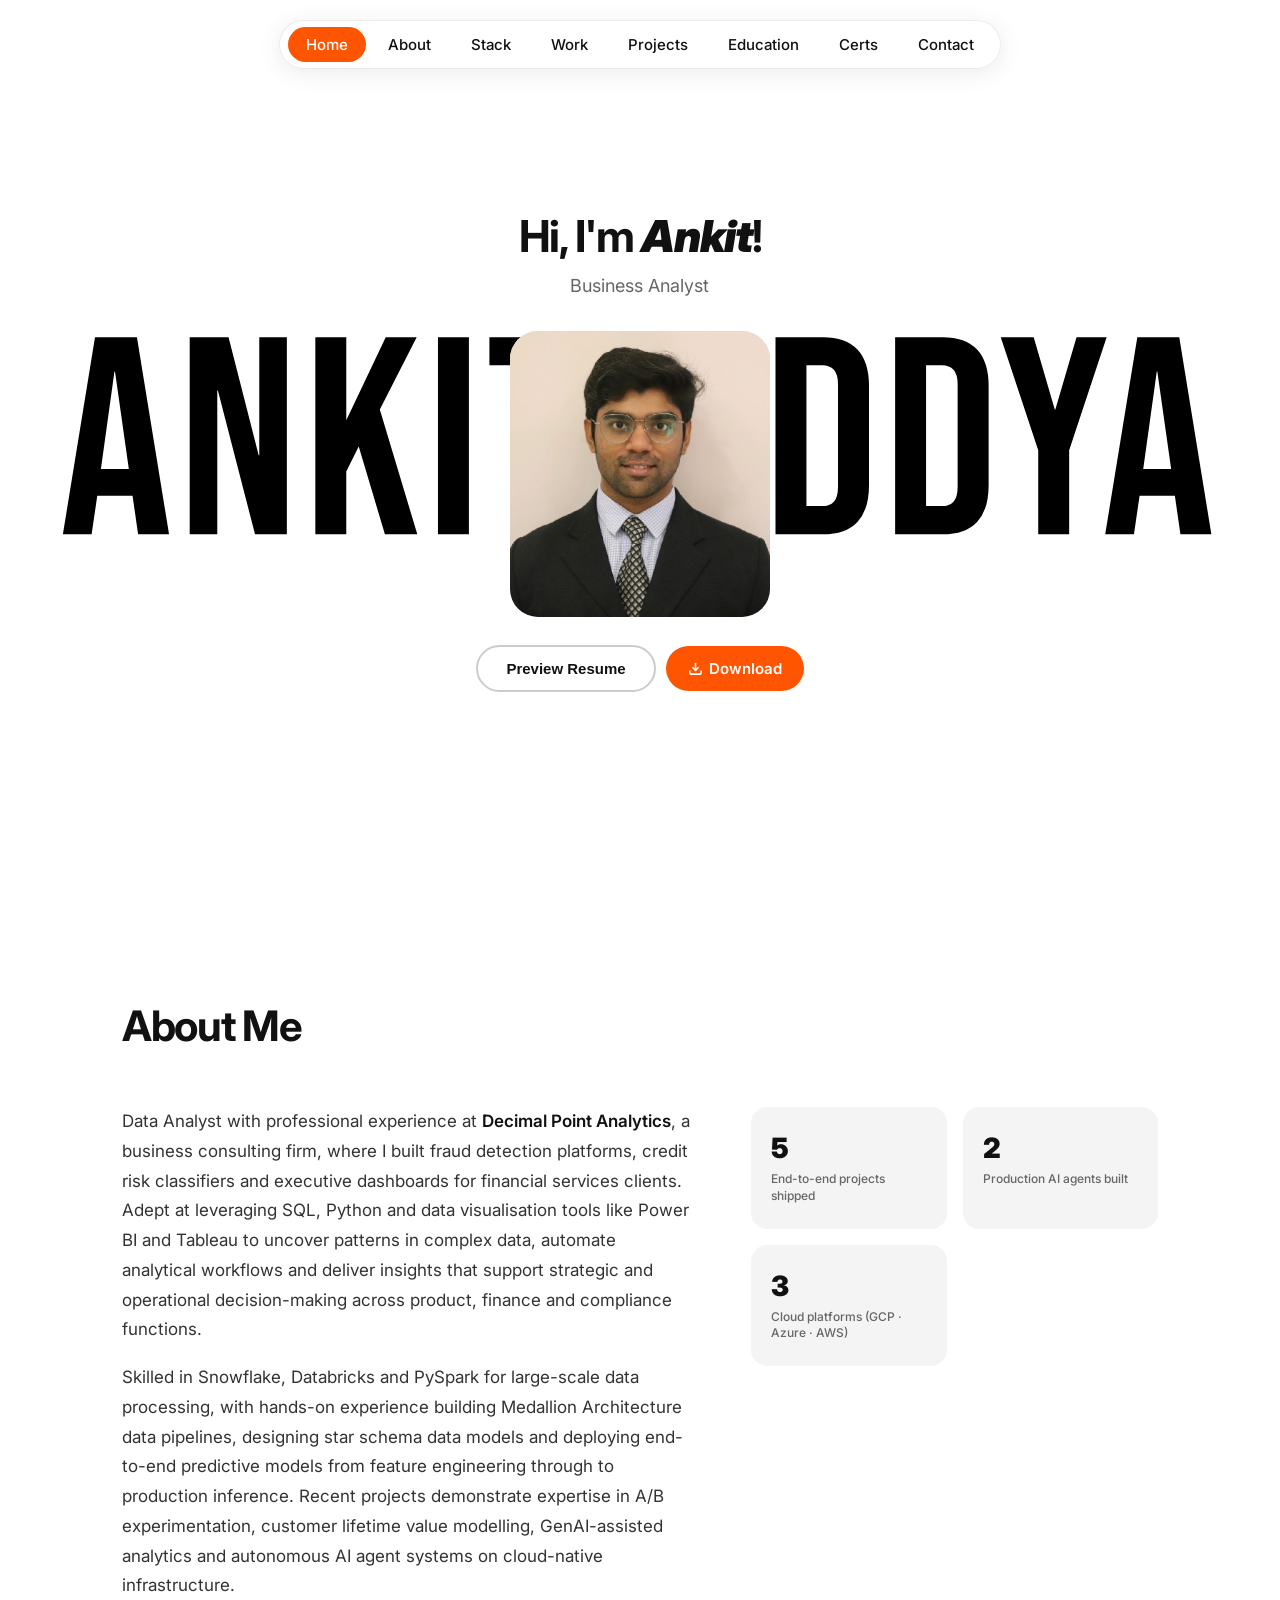
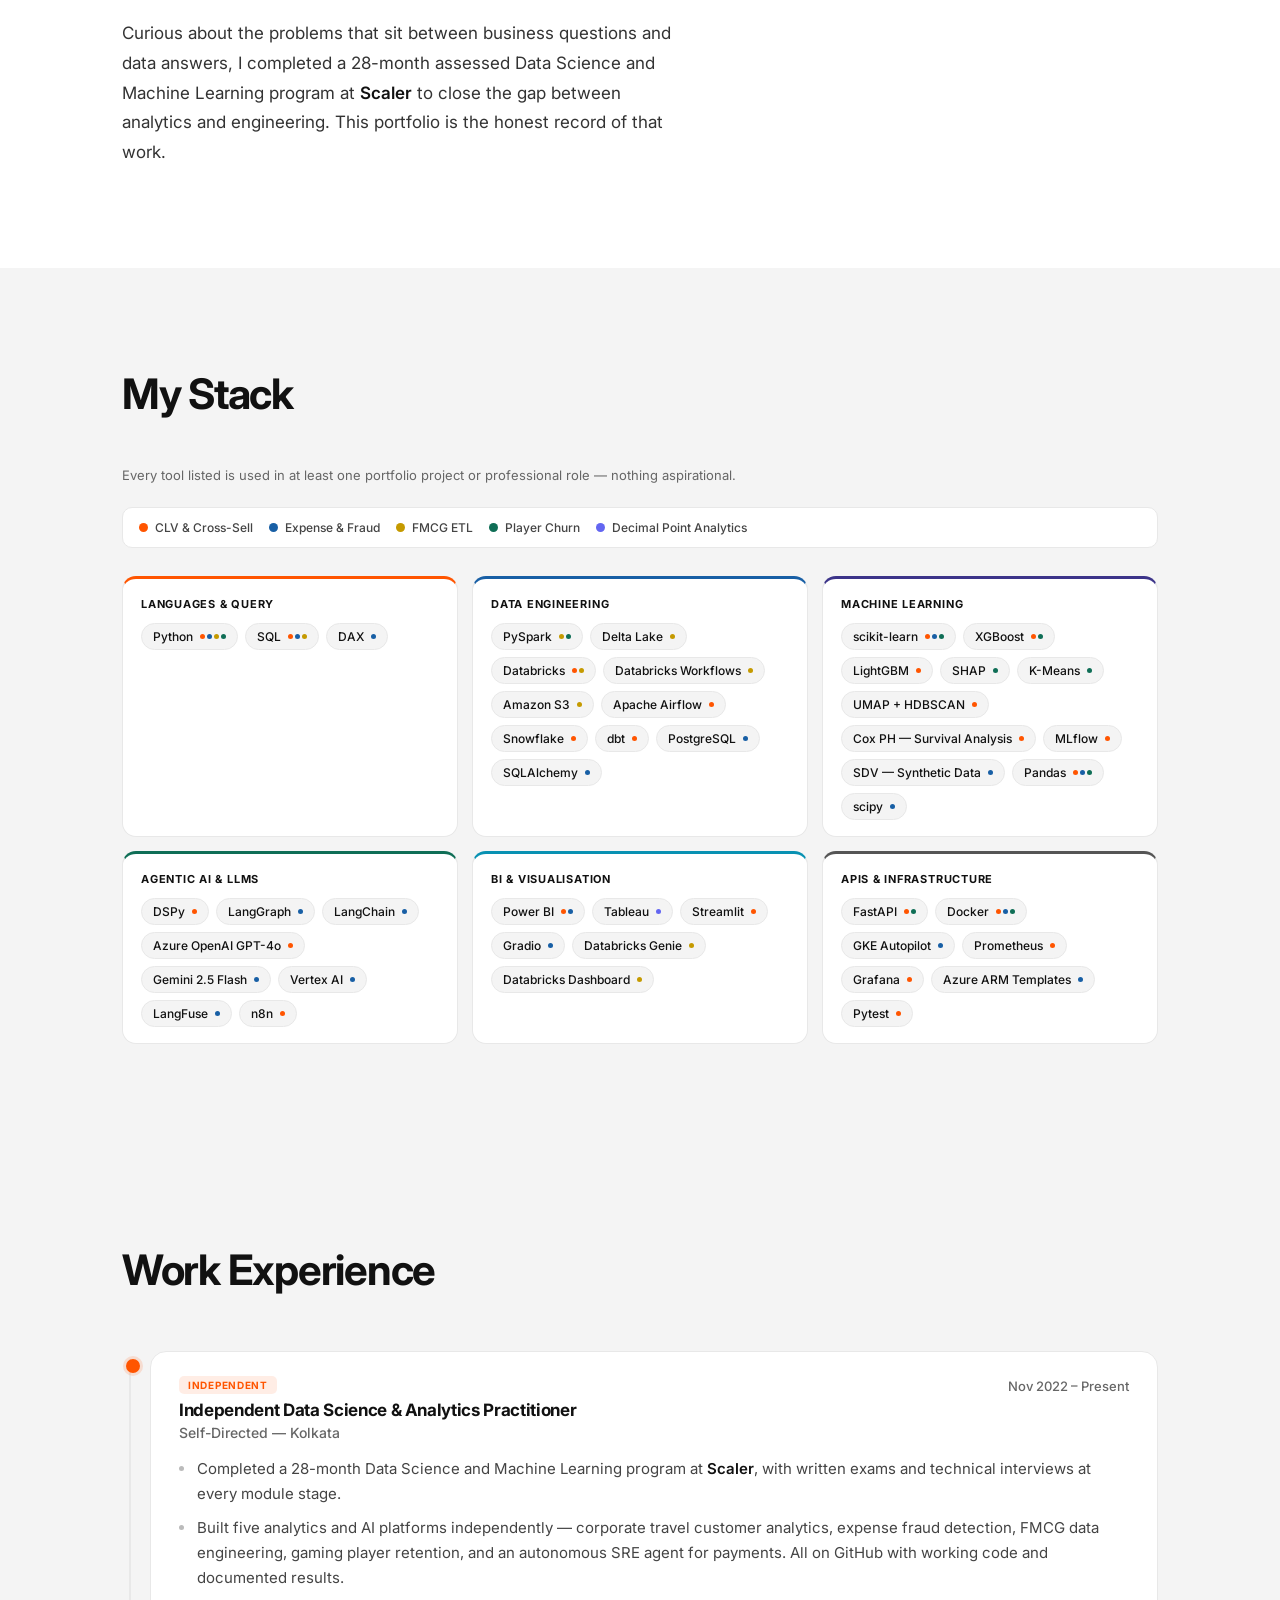
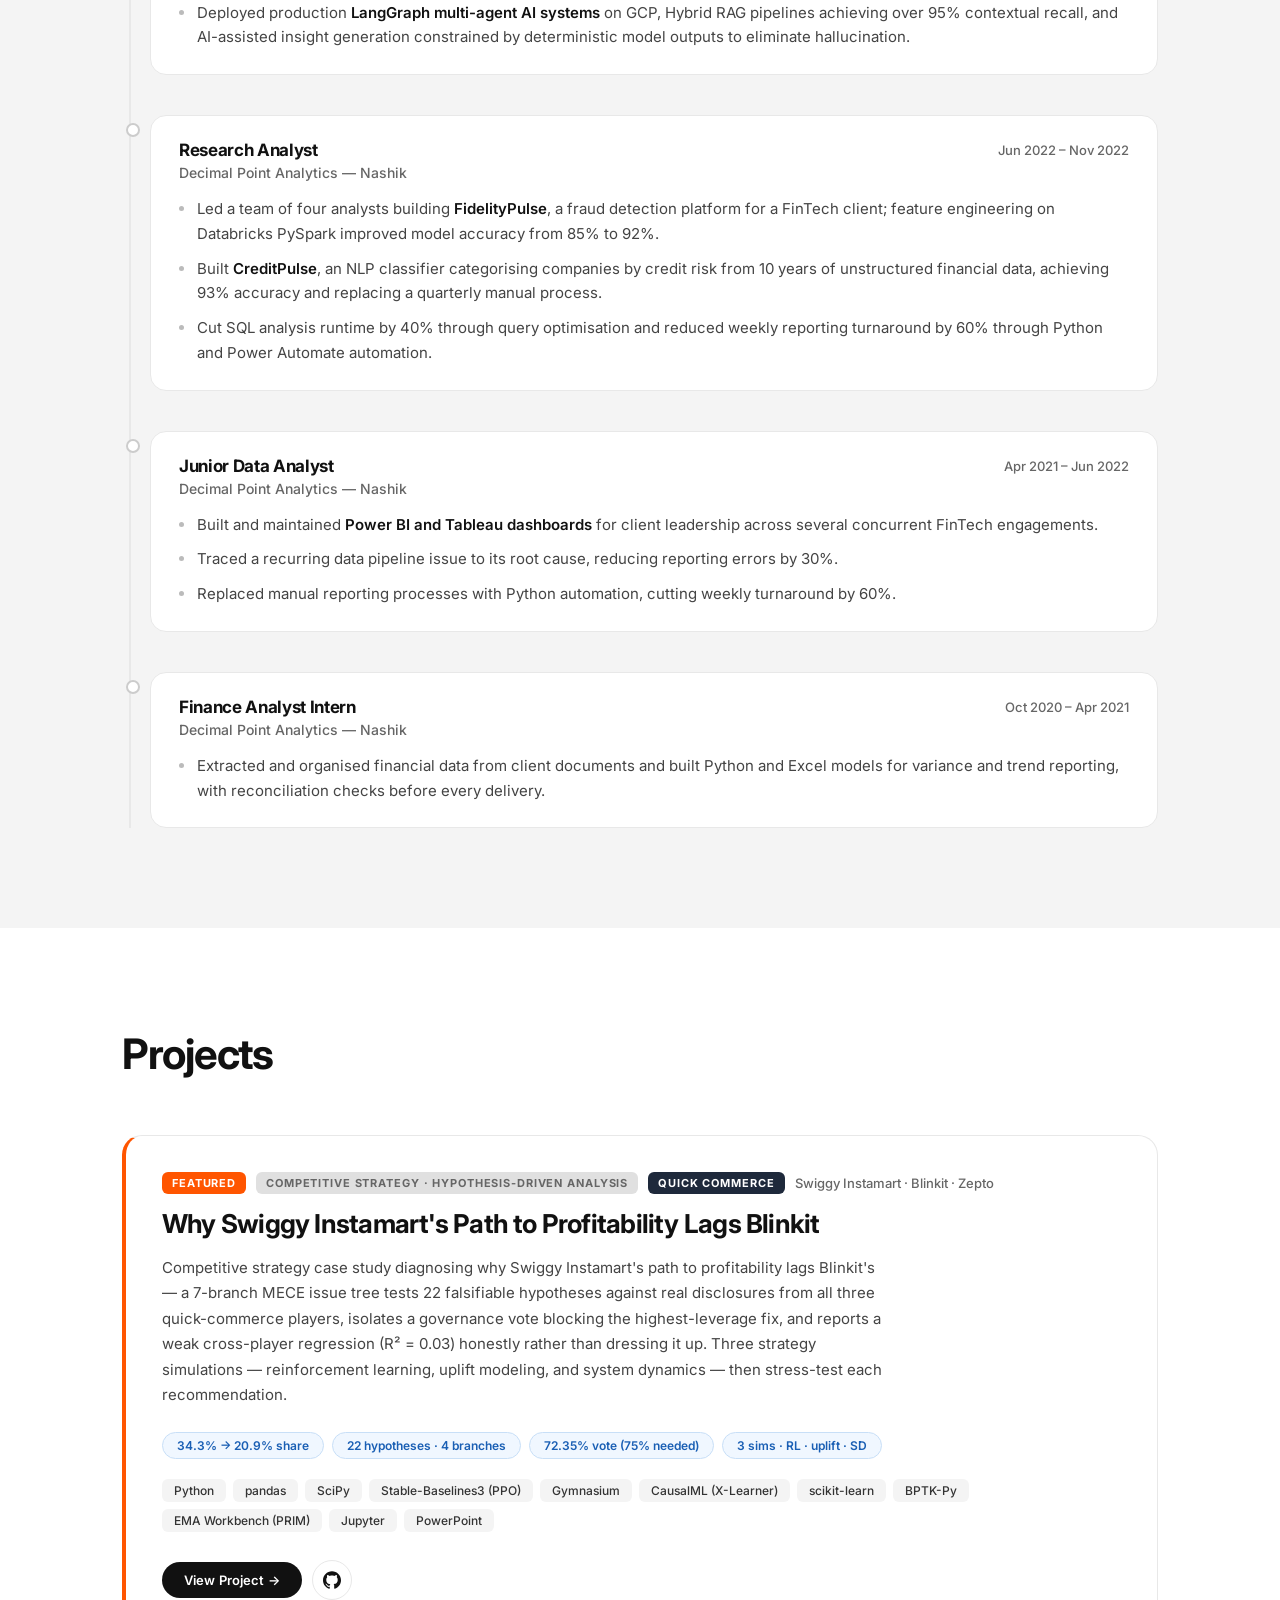
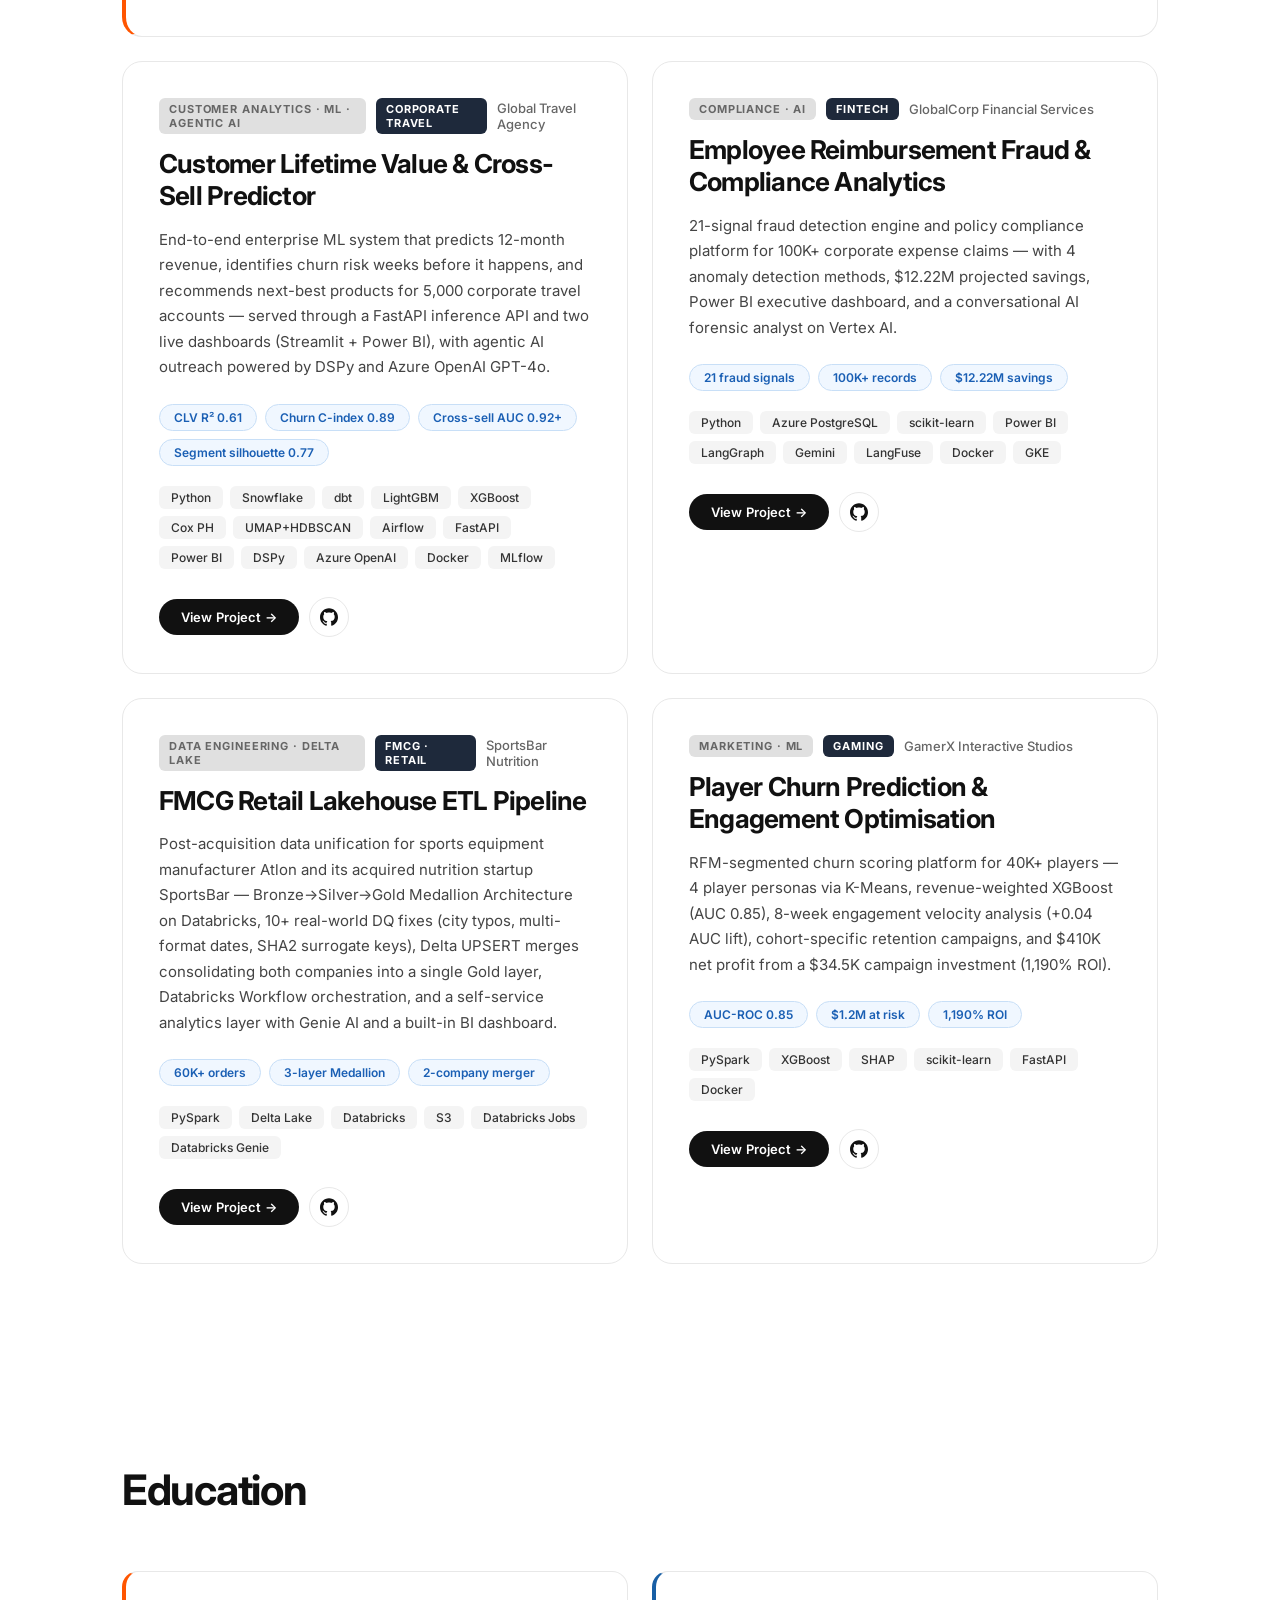
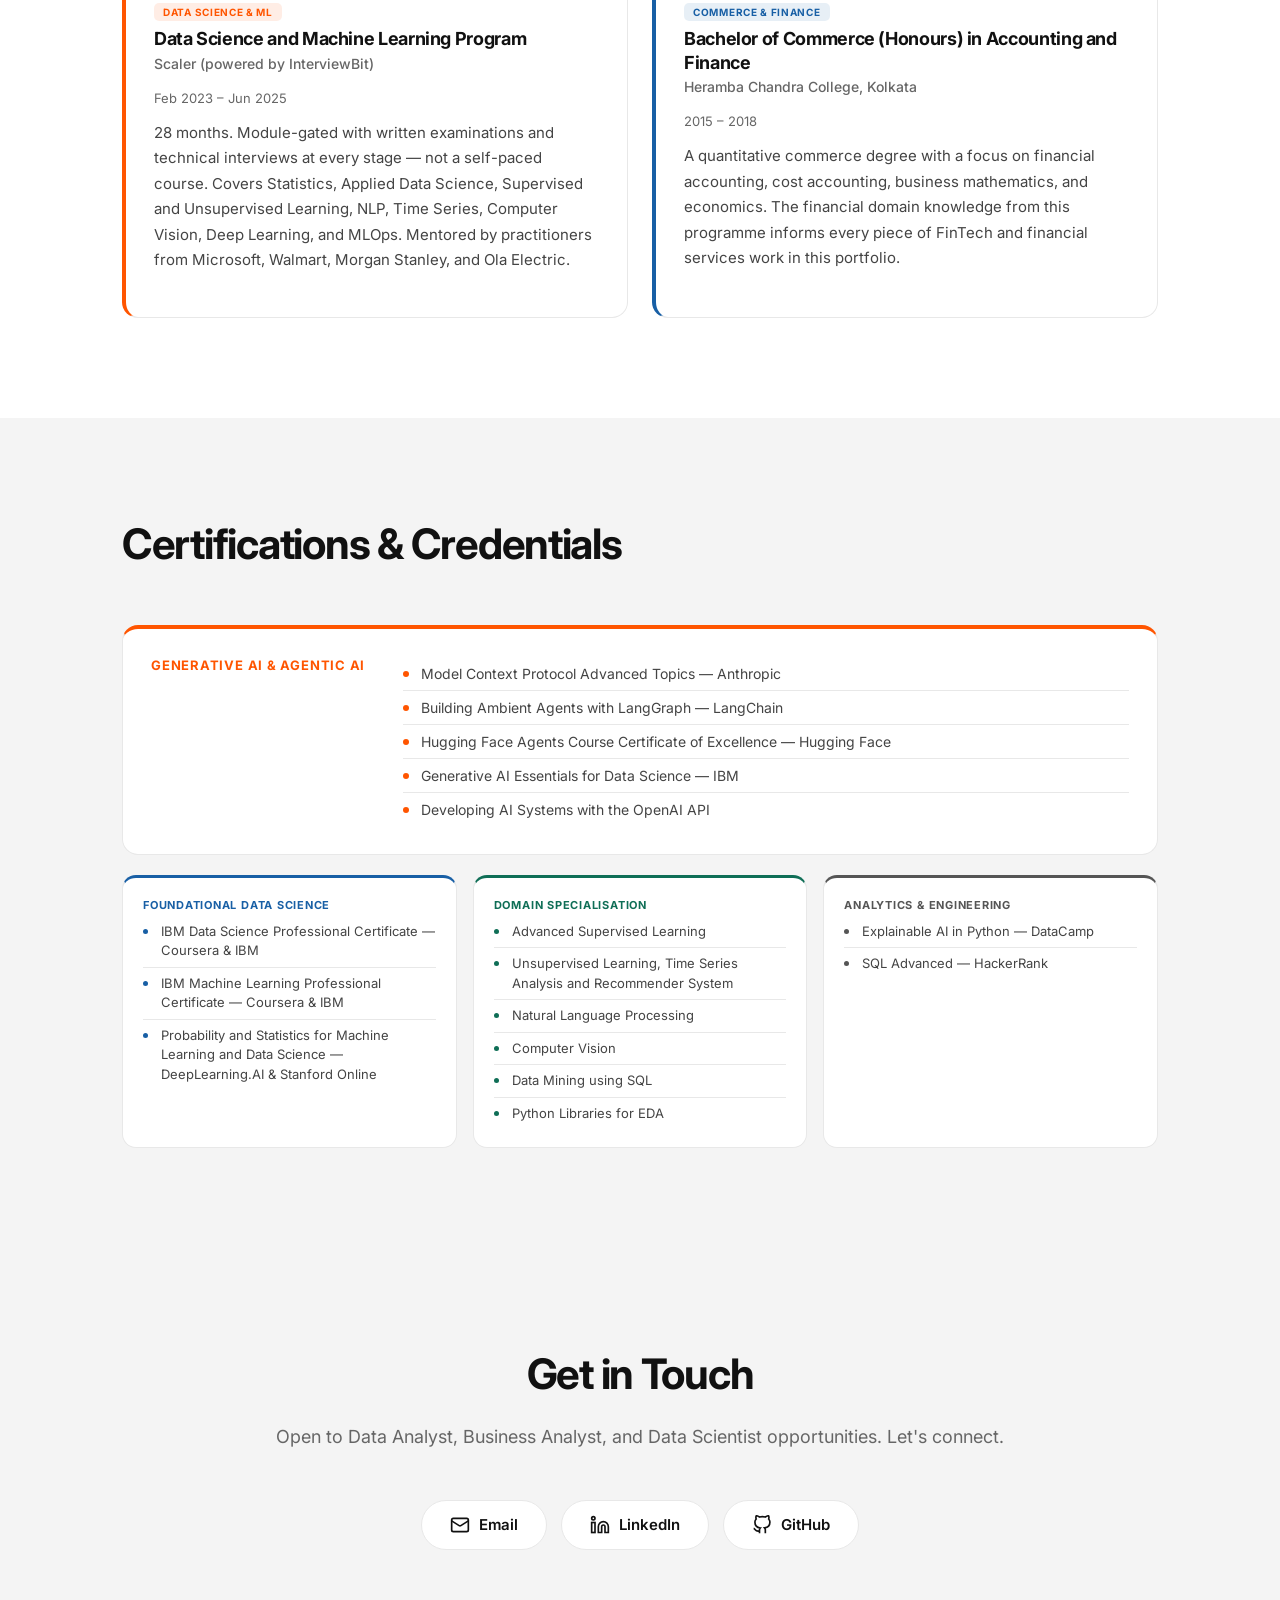
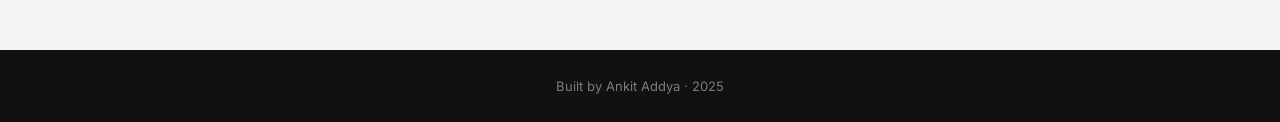
==== index.html @ 9f911f07 "feat: add Quick Commerce Strategy project case study and update technology tag" ====
<!DOCTYPE html>
<html lang="en">

<head>
  <meta charset="UTF-8" />
  <meta name="viewport" content="width=device-width, initial-scale=1.0" />
  <title>Ankit Addya — Data Analyst · Business Analyst · Data Scientist</title>
  <meta name="description"
    content="Portfolio of Ankit Addya — Data Analyst, Business Analyst and Data Scientist specialising in ML pipelines, analytics engineering and BI dashboards." />
  <link rel="preconnect" href="https://fonts.googleapis.com" />
  <link rel="preconnect" href="https://fonts.gstatic.com" crossorigin />
  <link href="https://fonts.googleapis.com/css2?family=Inter:wght@400;500;600;700;900&family=Bebas+Neue&display=swap"
    rel="stylesheet" />
  <link rel="stylesheet" href="css/style.css" />
</head>

<body>

  <!-- ═══ NAV ═══════════════════════════════════════════════════════════ -->
  <nav class="navbar" id="navbar">
    <div class="nav-inner">
      <a href="#home" class="nav-link active" data-section="home">Home</a>
      <a href="#about" class="nav-link" data-section="about">About</a>
      <a href="#stack" class="nav-link" data-section="stack">Stack</a>
      <a href="#work" class="nav-link" data-section="work">Work</a>
      <a href="#projects" class="nav-link" data-section="projects">Projects</a>
      <a href="#education" class="nav-link" data-section="education">Education</a>
      <a href="#certs" class="nav-link" data-section="certs">Certs</a>
      <a href="#contact" class="nav-link" data-section="contact">Contact</a>
    </div>
  </nav>

  <!-- ═══ HERO ══════════════════════════════════════════════════════════ -->
  <section id="home" class="hero">

    <div class="hero-bg-name" aria-hidden="true">ANKIT&nbsp;ADDYA</div>

    <!-- centre content -->
    <div class="hero-content">
      <h1 class="hero-greeting">Hi, I'm <em>Ankit</em>!</h1>
      <p class="hero-role" id="hero-role" aria-live="polite">Data Analyst</p>

      <div class="hero-photo">
        <img src="assets/photo.jpg" alt="Ankit Addya" />
      </div>

      <div class="resume-btns">
        <button class="btn-resume" id="resume-btn" aria-haspopup="dialog">
          Preview Resume
        </button>
        <a href="assets/Ankit_Addya_Resume.pdf" download="Ankit_Addya_Resume.pdf" class="btn-resume-dl">
          <svg width="15" height="15" viewBox="0 0 24 24" fill="none" stroke="currentColor" stroke-width="2.5"
            aria-hidden="true">
            <path d="M21 15v4a2 2 0 0 1-2 2H5a2 2 0 0 1-2-2v-4" />
            <polyline points="7 10 12 15 17 10" />
            <line x1="12" y1="15" x2="12" y2="3" />
          </svg>
          Download
        </a>
      </div>
    </div>

  </section>

  <!-- ═══ ABOUT ═════════════════════════════════════════════════════════ -->
  <section id="about" class="section">
    <div class="container">
      <h2 class="section-title">About Me</h2>
      <div class="about-grid">

        <div class="about-text">
          <p>Data Analyst with professional experience at <strong>Decimal Point Analytics</strong>, a business
            consulting firm, where I built fraud detection platforms, credit risk classifiers and executive dashboards
            for financial services clients. Adept at leveraging SQL, Python and data visualisation tools like Power BI
            and Tableau to uncover patterns in complex data, automate analytical workflows and deliver insights that
            support strategic and operational decision-making across product, finance and compliance functions.</p>
          <p>Skilled in Snowflake, Databricks and PySpark for large-scale data processing, with hands-on experience
            building Medallion Architecture data pipelines, designing star schema data models and deploying end-to-end
            predictive models from feature engineering through to production inference. Recent projects demonstrate
            expertise in A/B experimentation, customer lifetime value modelling, GenAI-assisted analytics and autonomous
            AI agent systems on cloud-native infrastructure.</p>
          <p>Curious about the problems that sit between business questions and data answers, I completed a 28-month
            assessed Data Science and Machine Learning program at <strong>Scaler</strong> to close the gap between
            analytics and engineering. This portfolio is the honest record of that work.</p>
        </div>

        <div class="about-stats">
          <div class="stat-card">
            <span class="stat-num">5</span>
            <span class="stat-label">End-to-end projects shipped</span>
          </div>
          <div class="stat-card">
            <span class="stat-num">2</span>
            <span class="stat-label">Production AI agents built</span>
          </div>
          <div class="stat-card">
            <span class="stat-num">3</span>
            <span class="stat-label">Cloud platforms (GCP · Azure · AWS)</span>
          </div>
        </div>

      </div>
    </div>
  </section>

  <!-- ═══ STACK ═════════════════════════════════════════════════════════ -->
  <section id="stack" class="section section-alt">
    <div class="container">
      <h2 class="section-title">My Stack</h2>
      <p class="stack-honest-note">Every tool listed is used in at least one portfolio project or professional role —
        nothing aspirational.</p>

      <div class="stack-legend">
        <span class="sl-item"><span class="sl-dot" style="background:#FF5500"></span>CLV &amp; Cross-Sell</span>
        <span class="sl-item"><span class="sl-dot" style="background:#185FA5"></span>Expense &amp; Fraud</span>
        <span class="sl-item"><span class="sl-dot" style="background:#C59A00"></span>FMCG ETL</span>
        <span class="sl-item"><span class="sl-dot" style="background:#0F6E56"></span>Player Churn</span>
        <span class="sl-item"><span class="sl-dot" style="background:#6366F1"></span>Decimal Point Analytics</span>
      </div>

      <div class="stack-grid">

        <!-- Languages & Query -->
        <div class="stack-category" style="--cat-color:#FF5500">
          <h3 class="stack-cat-label">Languages &amp; Query</h3>
          <div class="pills">
            <span class="pill">Python <span class="pdots"><span class="pd" style="background:#FF5500"></span><span
                  class="pd" style="background:#185FA5"></span><span class="pd" style="background:#C59A00"></span><span
                  class="pd" style="background:#0F6E56"></span></span></span>
            <span class="pill">SQL <span class="pdots"><span class="pd" style="background:#FF5500"></span><span
                  class="pd" style="background:#185FA5"></span><span class="pd"
                  style="background:#C59A00"></span></span></span>
            <span class="pill">DAX <span class="pdots"><span class="pd" style="background:#185FA5"></span></span></span>
          </div>
        </div>

        <!-- Data Engineering -->
        <div class="stack-category" style="--cat-color:#185FA5">
          <h3 class="stack-cat-label">Data Engineering</h3>
          <div class="pills">
            <span class="pill">PySpark <span class="pdots"><span class="pd" style="background:#C59A00"></span><span
                  class="pd" style="background:#0F6E56"></span></span></span>
            <span class="pill">Delta Lake <span class="pdots"><span class="pd"
                  style="background:#C59A00"></span></span></span>
            <span class="pill">Databricks <span class="pdots"><span class="pd" style="background:#FF5500"></span><span
                  class="pd" style="background:#C59A00"></span></span></span>
            <span class="pill">Databricks Workflows <span class="pdots"><span class="pd"
                  style="background:#C59A00"></span></span></span>
            <span class="pill">Amazon S3 <span class="pdots"><span class="pd"
                  style="background:#C59A00"></span></span></span>
            <span class="pill">Apache Airflow <span class="pdots"><span class="pd"
                  style="background:#FF5500"></span></span></span>
            <span class="pill">Snowflake <span class="pdots"><span class="pd"
                  style="background:#FF5500"></span></span></span>
            <span class="pill">dbt <span class="pdots"><span class="pd" style="background:#FF5500"></span></span></span>
            <span class="pill">PostgreSQL <span class="pdots"><span class="pd"
                  style="background:#185FA5"></span></span></span>
            <span class="pill">SQLAlchemy <span class="pdots"><span class="pd"
                  style="background:#185FA5"></span></span></span>
          </div>
        </div>

        <!-- Machine Learning -->
        <div class="stack-category" style="--cat-color:#3C3489">
          <h3 class="stack-cat-label">Machine Learning</h3>
          <div class="pills">
            <span class="pill">scikit-learn <span class="pdots"><span class="pd" style="background:#FF5500"></span><span
                  class="pd" style="background:#185FA5"></span><span class="pd"
                  style="background:#0F6E56"></span></span></span>
            <span class="pill">XGBoost <span class="pdots"><span class="pd" style="background:#FF5500"></span><span
                  class="pd" style="background:#0F6E56"></span></span></span>
            <span class="pill">LightGBM <span class="pdots"><span class="pd"
                  style="background:#FF5500"></span></span></span>
            <span class="pill">SHAP <span class="pdots"><span class="pd"
                  style="background:#0F6E56"></span></span></span>
            <span class="pill">K-Means <span class="pdots"><span class="pd"
                  style="background:#0F6E56"></span></span></span>
            <span class="pill">UMAP + HDBSCAN <span class="pdots"><span class="pd"
                  style="background:#FF5500"></span></span></span>
            <span class="pill">Cox PH &mdash; Survival Analysis <span class="pdots"><span class="pd"
                  style="background:#FF5500"></span></span></span>
            <span class="pill">MLflow <span class="pdots"><span class="pd"
                  style="background:#FF5500"></span></span></span>
            <span class="pill">SDV &mdash; Synthetic Data <span class="pdots"><span class="pd"
                  style="background:#185FA5"></span></span></span>
            <span class="pill">Pandas <span class="pdots"><span class="pd" style="background:#FF5500"></span><span
                  class="pd" style="background:#185FA5"></span><span class="pd"
                  style="background:#0F6E56"></span></span></span>
            <span class="pill">scipy <span class="pdots"><span class="pd"
                  style="background:#185FA5"></span></span></span>
          </div>
        </div>

        <!-- Agentic AI & LLMs -->
        <div class="stack-category" style="--cat-color:#0F6E56">
          <h3 class="stack-cat-label">Agentic AI &amp; LLMs</h3>
          <div class="pills">
            <span class="pill">DSPy <span class="pdots"><span class="pd"
                  style="background:#FF5500"></span></span></span>
            <span class="pill">LangGraph <span class="pdots"><span class="pd"
                  style="background:#185FA5"></span></span></span>
            <span class="pill">LangChain <span class="pdots"><span class="pd"
                  style="background:#185FA5"></span></span></span>
            <span class="pill">Azure OpenAI GPT-4o <span class="pdots"><span class="pd"
                  style="background:#FF5500"></span></span></span>
            <span class="pill">Gemini 2.5 Flash <span class="pdots"><span class="pd"
                  style="background:#185FA5"></span></span></span>
            <span class="pill">Vertex AI <span class="pdots"><span class="pd"
                  style="background:#185FA5"></span></span></span>
            <span class="pill">LangFuse <span class="pdots"><span class="pd"
                  style="background:#185FA5"></span></span></span>
            <span class="pill">n8n <span class="pdots"><span class="pd" style="background:#FF5500"></span></span></span>
          </div>
        </div>

        <!-- BI & Visualisation -->
        <div class="stack-category" style="--cat-color:#0891B2">
          <h3 class="stack-cat-label">BI &amp; Visualisation</h3>
          <div class="pills">
            <span class="pill">Power BI <span class="pdots"><span class="pd" style="background:#FF5500"></span><span
                  class="pd" style="background:#185FA5"></span></span></span>
            <span class="pill">Tableau <span class="pdots"><span class="pd"
                  style="background:#6366F1"></span></span></span>
            <span class="pill">Streamlit <span class="pdots"><span class="pd"
                  style="background:#FF5500"></span></span></span>
            <span class="pill">Gradio <span class="pdots"><span class="pd"
                  style="background:#185FA5"></span></span></span>
            <span class="pill">Databricks Genie <span class="pdots"><span class="pd"
                  style="background:#C59A00"></span></span></span>
            <span class="pill">Databricks Dashboard <span class="pdots"><span class="pd"
                  style="background:#C59A00"></span></span></span>
          </div>
        </div>

        <!-- APIs & Infrastructure -->
        <div class="stack-category" style="--cat-color:#555555">
          <h3 class="stack-cat-label">APIs &amp; Infrastructure</h3>
          <div class="pills">
            <span class="pill">FastAPI <span class="pdots"><span class="pd" style="background:#FF5500"></span><span
                  class="pd" style="background:#0F6E56"></span></span></span>
            <span class="pill">Docker <span class="pdots"><span class="pd" style="background:#FF5500"></span><span
                  class="pd" style="background:#185FA5"></span><span class="pd"
                  style="background:#0F6E56"></span></span></span>
            <span class="pill">GKE Autopilot <span class="pdots"><span class="pd"
                  style="background:#185FA5"></span></span></span>
            <span class="pill">Prometheus <span class="pdots"><span class="pd"
                  style="background:#FF5500"></span></span></span>
            <span class="pill">Grafana <span class="pdots"><span class="pd"
                  style="background:#FF5500"></span></span></span>
            <span class="pill">Azure ARM Templates <span class="pdots"><span class="pd"
                  style="background:#185FA5"></span></span></span>
            <span class="pill">Pytest <span class="pdots"><span class="pd"
                  style="background:#FF5500"></span></span></span>
          </div>
        </div>

      </div>
    </div>
  </section>

  <!-- ═══ WORK EXPERIENCE ═════════════════════════════════════════════ -->
  <section id="work" class="section section-alt">
    <div class="container">
      <h2 class="section-title">Work Experience</h2>
      <div class="timeline">

        <!-- ── Role 1 ── -->
        <div class="tl-item">
          <div class="tl-marker tl-marker--current"></div>
          <div class="tl-card">
            <div class="tl-header">
              <div class="tl-title-block">
                <span class="tl-badge tl-badge--self">Independent</span>
                <h3 class="tl-role">Independent Data Science &amp; Analytics Practitioner</h3>
                <p class="tl-org">Self-Directed &mdash; Kolkata</p>
              </div>
              <span class="tl-dates">Nov 2022 &ndash; Present</span>
            </div>
            <ul class="tl-bullets">
              <li>Completed a 28-month Data Science and Machine Learning program at <strong>Scaler</strong>, with
                written exams and technical interviews at every module stage.</li>
              <li>Built five analytics and AI platforms independently &mdash; corporate travel customer analytics,
                expense fraud detection, FMCG data engineering, gaming player retention, and an autonomous SRE agent for
                payments. All on GitHub with working code and documented results.</li>
              <li>Deployed production <strong>LangGraph multi-agent AI systems</strong> on GCP, Hybrid RAG pipelines
                achieving over 95% contextual recall, and AI-assisted insight generation constrained by deterministic
                model outputs to eliminate hallucination.</li>
            </ul>
          </div>
        </div>

        <!-- ── Role 2 ── -->
        <div class="tl-item">
          <div class="tl-marker"></div>
          <div class="tl-card">
            <div class="tl-header">
              <div class="tl-title-block">
                <h3 class="tl-role">Research Analyst</h3>
                <p class="tl-org">Decimal Point Analytics &mdash; Nashik</p>
              </div>
              <span class="tl-dates">Jun 2022 &ndash; Nov 2022</span>
            </div>
            <ul class="tl-bullets">
              <li>Led a team of four analysts building <strong>FidelityPulse</strong>, a fraud detection platform for a
                FinTech client; feature engineering on Databricks PySpark improved model accuracy from 85% to 92%.</li>
              <li>Built <strong>CreditPulse</strong>, an NLP classifier categorising companies by credit risk from 10
                years of unstructured financial data, achieving 93% accuracy and replacing a quarterly manual process.
              </li>
              <li>Cut SQL analysis runtime by 40% through query optimisation and reduced weekly reporting turnaround by
                60% through Python and Power Automate automation.</li>
            </ul>
          </div>
        </div>

        <!-- ── Role 3 ── -->
        <div class="tl-item">
          <div class="tl-marker"></div>
          <div class="tl-card">
            <div class="tl-header">
              <div class="tl-title-block">
                <h3 class="tl-role">Junior Data Analyst</h3>
                <p class="tl-org">Decimal Point Analytics &mdash; Nashik</p>
              </div>
              <span class="tl-dates">Apr 2021 &ndash; Jun 2022</span>
            </div>
            <ul class="tl-bullets">
              <li>Built and maintained <strong>Power BI and Tableau dashboards</strong> for client leadership across
                several concurrent FinTech engagements.</li>
              <li>Traced a recurring data pipeline issue to its root cause, reducing reporting errors by 30%.</li>
              <li>Replaced manual reporting processes with Python automation, cutting weekly turnaround by 60%.</li>
            </ul>
          </div>
        </div>

        <!-- ── Role 4 ── -->
        <div class="tl-item tl-item--last">
          <div class="tl-marker"></div>
          <div class="tl-card">
            <div class="tl-header">
              <div class="tl-title-block">
                <h3 class="tl-role">Finance Analyst Intern</h3>
                <p class="tl-org">Decimal Point Analytics &mdash; Nashik</p>
              </div>
              <span class="tl-dates">Oct 2020 &ndash; Apr 2021</span>
            </div>
            <ul class="tl-bullets">
              <li>Extracted and organised financial data from client documents and built Python and Excel models for
                variance and trend reporting, with reconciliation checks before every delivery.</li>
            </ul>
          </div>
        </div>

      </div>
    </div>
  </section>

  <!-- ═══ PROJECTS ══════════════════════════════════════════════════════ -->
  <section id="projects" class="section">
    <div class="container">
      <h2 class="section-title">Projects</h2>
      <div class="projects-grid">

        <!-- ── 1: Quick Commerce Strategy (featured, full-width) ── -->
        <article class="project-card project-featured">
          <div class="project-meta">
            <span class="project-tag">Featured</span>
            <span class="project-tag project-tag-muted">Competitive Strategy · Hypothesis-Driven Analysis</span>
            <span class="project-tag project-tag-industry">Quick Commerce</span>
            <span class="project-org">Swiggy Instamart · Blinkit · Zepto</span>
          </div>
          <h3 class="project-name">Why Swiggy Instamart's Path to Profitability Lags Blinkit</h3>
          <p class="project-desc">Competitive strategy case study diagnosing why Swiggy Instamart's path to
            profitability lags Blinkit's — a 7-branch MECE issue tree tests 22 falsifiable hypotheses against real
            disclosures from all three quick-commerce players, isolates a governance vote blocking the highest-leverage
            fix, and reports a weak cross-player regression (R² = 0.03) honestly rather than dressing it up. Three
            strategy simulations — reinforcement learning, uplift modeling, and system dynamics — then stress-test each
            recommendation.</p>
          <div class="project-metrics">
            <div class="metric-badge">34.3% → 20.9% share</div>
            <div class="metric-badge">22 hypotheses · 4 branches</div>
            <div class="metric-badge">72.35% vote (75% needed)</div>
            <div class="metric-badge">3 sims · RL · uplift · SD</div>
          </div>
          <div class="project-stack">
            <span class="stag">Python</span>
            <span class="stag">pandas</span>
            <span class="stag">SciPy</span>
            <span class="stag">Stable-Baselines3 (PPO)</span>
            <span class="stag">Gymnasium</span>
            <span class="stag">CausalML (X-Learner)</span>
            <span class="stag">scikit-learn</span>
            <span class="stag">BPTK-Py</span>
            <span class="stag">EMA Workbench (PRIM)</span>
            <span class="stag">Jupyter</span>
            <span class="stag">PowerPoint</span>
          </div>
          <div class="project-actions">
            <a href="projects/quick-commerce-strategy.html" class="btn-view-project">View Project →</a>
            <a href="https://github.com/addy9051/swiggy_instamart_quick_commerce_strategy" class="btn-github"
              target="_blank" rel="noopener noreferrer" aria-label="View on GitHub">
              <svg viewBox="0 0 24 24" xmlns="http://www.w3.org/2000/svg" aria-hidden="true">
                <path
                  d="M12 .297c-6.63 0-12 5.373-12 12 0 5.303 3.438 9.8 8.205 11.385.6.113.82-.258.82-.577 0-.285-.01-1.04-.015-2.04-3.338.724-4.042-1.61-4.042-1.61C4.422 18.07 3.633 17.7 3.633 17.7c-1.087-.744.084-.729.084-.729 1.205.084 1.838 1.236 1.838 1.236 1.07 1.835 2.809 1.305 3.495.998.108-.776.417-1.305.76-1.605-2.665-.3-5.466-1.332-5.466-5.93 0-1.31.465-2.38 1.235-3.22-.135-.303-.54-1.523.105-3.176 0 0 1.005-.322 3.3 1.23.96-.267 1.98-.399 3-.405 1.02.006 2.04.138 3 .405 2.28-1.552 3.285-1.23 3.285-1.23.645 1.653.24 2.873.12 3.176.765.84 1.23 1.91 1.23 3.22 0 4.61-2.805 5.625-5.475 5.92.42.36.81 1.096.81 2.22 0 1.606-.015 2.896-.015 3.286 0 .315.21.69.825.57C20.565 22.092 24 17.592 24 12.297c0-6.627-5.373-12-12-12" />
              </svg>
            </a>
          </div>
        </article>

        <!-- ── 2–5: Two-column grid ── -->
        <div class="projects-sub-grid">

          <!-- ── 2: CLV ── -->
          <article class="project-card">
            <div class="project-meta">
              <span class="project-tag project-tag-muted">Customer Analytics · ML · Agentic AI</span>
              <span class="project-tag project-tag-industry">Corporate Travel</span>
              <span class="project-org">Global Travel Agency</span>
            </div>
            <h3 class="project-name">Customer Lifetime Value &amp; Cross-Sell Predictor</h3>
            <p class="project-desc">End-to-end enterprise ML system that predicts 12-month revenue, identifies churn
              risk weeks before it happens, and recommends next-best products for 5,000 corporate travel accounts —
              served through a FastAPI inference API and two live dashboards (Streamlit + Power BI), with agentic AI
              outreach powered by DSPy and Azure OpenAI GPT-4o.</p>
            <div class="project-metrics">
              <div class="metric-badge">CLV R² 0.61</div>
              <div class="metric-badge">Churn C-index 0.89</div>
              <div class="metric-badge">Cross-sell AUC 0.92+</div>
              <div class="metric-badge">Segment silhouette 0.77</div>
            </div>
            <div class="project-stack">
              <span class="stag">Python</span>
              <span class="stag">Snowflake</span>
              <span class="stag">dbt</span>
              <span class="stag">LightGBM</span>
              <span class="stag">XGBoost</span>
              <span class="stag">Cox PH</span>
              <span class="stag">UMAP+HDBSCAN</span>
              <span class="stag">Airflow</span>
              <span class="stag">FastAPI</span>
              <span class="stag">Power BI</span>
              <span class="stag">DSPy</span>
              <span class="stag">Azure OpenAI</span>
              <span class="stag">Docker</span>
              <span class="stag">MLflow</span>
            </div>
            <div class="project-actions">
              <a href="projects/clv-predictor.html" class="btn-view-project">View Project →</a>
              <a href="https://github.com/addy9051/customer_lifetime_value_and_cross_sell_predictor" class="btn-github"
                target="_blank" rel="noopener noreferrer" aria-label="View on GitHub">
                <svg viewBox="0 0 24 24" xmlns="http://www.w3.org/2000/svg" aria-hidden="true">
                  <path
                    d="M12 .297c-6.63 0-12 5.373-12 12 0 5.303 3.438 9.8 8.205 11.385.6.113.82-.258.82-.577 0-.285-.01-1.04-.015-2.04-3.338.724-4.042-1.61-4.042-1.61C4.422 18.07 3.633 17.7 3.633 17.7c-1.087-.744.084-.729.084-.729 1.205.084 1.838 1.236 1.838 1.236 1.07 1.835 2.809 1.305 3.495.998.108-.776.417-1.305.76-1.605-2.665-.3-5.466-1.332-5.466-5.93 0-1.31.465-2.38 1.235-3.22-.135-.303-.54-1.523.105-3.176 0 0 1.005-.322 3.3 1.23.96-.267 1.98-.399 3-.405 1.02.006 2.04.138 3 .405 2.28-1.552 3.285-1.23 3.285-1.23.645 1.653.24 2.873.12 3.176.765.84 1.23 1.91 1.23 3.22 0 4.61-2.805 5.625-5.475 5.92.42.36.81 1.096.81 2.22 0 1.606-.015 2.896-.015 3.286 0 .315.21.69.825.57C20.565 22.092 24 17.592 24 12.297c0-6.627-5.373-12-12-12" />
                </svg>
              </a>
            </div>
          </article>

          <!-- ── 3: Expense Compliance ── -->
          <article class="project-card">
            <div class="project-meta">
              <span class="project-tag project-tag-muted">Compliance · AI</span>
              <span class="project-tag project-tag-industry">FinTech</span>
              <span class="project-org">GlobalCorp Financial Services</span>
            </div>
            <h3 class="project-name">Employee Reimbursement Fraud &amp; Compliance Analytics</h3>
            <p class="project-desc">21-signal fraud detection engine and policy compliance platform for 100K+ corporate
              expense claims — with 4 anomaly detection methods, $12.22M projected savings, Power BI executive
              dashboard, and a conversational AI forensic analyst on Vertex AI.</p>
            <div class="project-metrics">
              <div class="metric-badge">21 fraud signals</div>
              <div class="metric-badge">100K+ records</div>
              <div class="metric-badge">$12.22M savings</div>
            </div>
            <div class="project-stack">
              <span class="stag">Python</span>
              <span class="stag">Azure PostgreSQL</span>
              <span class="stag">scikit-learn</span>
              <span class="stag">Power BI</span>
              <span class="stag">LangGraph</span>
              <span class="stag">Gemini</span>
              <span class="stag">LangFuse</span>
              <span class="stag">Docker</span>
              <span class="stag">GKE</span>
            </div>
            <div class="project-actions">
              <a href="projects/expense-compliance.html" class="btn-view-project">View Project →</a>
              <a href="https://github.com/addy9051/Employee-Reimbursement-analytics-and-policy-compliance"
                class="btn-github" target="_blank" rel="noopener noreferrer" aria-label="View on GitHub">
                <svg viewBox="0 0 24 24" xmlns="http://www.w3.org/2000/svg" aria-hidden="true">
                  <path
                    d="M12 .297c-6.63 0-12 5.373-12 12 0 5.303 3.438 9.8 8.205 11.385.6.113.82-.258.82-.577 0-.285-.01-1.04-.015-2.04-3.338.724-4.042-1.61-4.042-1.61C4.422 18.07 3.633 17.7 3.633 17.7c-1.087-.744.084-.729.084-.729 1.205.084 1.838 1.236 1.838 1.236 1.07 1.835 2.809 1.305 3.495.998.108-.776.417-1.305.76-1.605-2.665-.3-5.466-1.332-5.466-5.93 0-1.31.465-2.38 1.235-3.22-.135-.303-.54-1.523.105-3.176 0 0 1.005-.322 3.3 1.23.96-.267 1.98-.399 3-.405 1.02.006 2.04.138 3 .405 2.28-1.552 3.285-1.23 3.285-1.23.645 1.653.24 2.873.12 3.176.765.84 1.23 1.91 1.23 3.22 0 4.61-2.805 5.625-5.475 5.92.42.36.81 1.096.81 2.22 0 1.606-.015 2.896-.015 3.286 0 .315.21.69.825.57C20.565 22.092 24 17.592 24 12.297c0-6.627-5.373-12-12-12" />
                </svg>
              </a>
            </div>
          </article>

          <!-- ── 4: FMCG ── -->
          <article class="project-card">
            <div class="project-meta">
              <span class="project-tag project-tag-muted">Data Engineering · Delta Lake</span>
              <span class="project-tag project-tag-industry">FMCG · Retail</span>
              <span class="project-org">SportsBar Nutrition</span>
            </div>
            <h3 class="project-name">FMCG Retail Lakehouse ETL Pipeline</h3>
            <p class="project-desc">Post-acquisition data unification for sports equipment manufacturer Atlon and its
              acquired nutrition startup SportsBar — Bronze→Silver→Gold Medallion Architecture on Databricks, 10+
              real-world DQ fixes (city typos, multi-format dates, SHA2 surrogate keys), Delta UPSERT merges
              consolidating both companies into a single Gold layer, Databricks Workflow orchestration, and a
              self-service analytics layer with Genie AI and a built-in BI dashboard.</p>
            <div class="project-metrics">
              <div class="metric-badge">60K+ orders</div>
              <div class="metric-badge">3-layer Medallion</div>
              <div class="metric-badge">2-company merger</div>
            </div>
            <div class="project-stack">
              <span class="stag">PySpark</span>
              <span class="stag">Delta Lake</span>
              <span class="stag">Databricks</span>
              <span class="stag">S3</span>
              <span class="stag">Databricks Jobs</span>
              <span class="stag">Databricks Genie</span>
            </div>
            <div class="project-actions">
              <a href="projects/fmcg-pipeline.html" class="btn-view-project">View Project →</a>
              <a href="https://github.com/addy9051/fmcg_retail_lakehouse_etl_data_eng" class="btn-github"
                target="_blank" rel="noopener noreferrer" aria-label="View on GitHub">
                <svg viewBox="0 0 24 24" xmlns="http://www.w3.org/2000/svg" aria-hidden="true">
                  <path
                    d="M12 .297c-6.63 0-12 5.373-12 12 0 5.303 3.438 9.8 8.205 11.385.6.113.82-.258.82-.577 0-.285-.01-1.04-.015-2.04-3.338.724-4.042-1.61-4.042-1.61C4.422 18.07 3.633 17.7 3.633 17.7c-1.087-.744.084-.729.084-.729 1.205.084 1.838 1.236 1.838 1.236 1.07 1.835 2.809 1.305 3.495.998.108-.776.417-1.305.76-1.605-2.665-.3-5.466-1.332-5.466-5.93 0-1.31.465-2.38 1.235-3.22-.135-.303-.54-1.523.105-3.176 0 0 1.005-.322 3.3 1.23.96-.267 1.98-.399 3-.405 1.02.006 2.04.138 3 .405 2.28-1.552 3.285-1.23 3.285-1.23.645 1.653.24 2.873.12 3.176.765.84 1.23 1.91 1.23 3.22 0 4.61-2.805 5.625-5.475 5.92.42.36.81 1.096.81 2.22 0 1.606-.015 2.896-.015 3.286 0 .315.21.69.825.57C20.565 22.092 24 17.592 24 12.297c0-6.627-5.373-12-12-12" />
                </svg>
              </a>
            </div>
          </article>

          <!-- ── 5: Gaming ── -->
          <article class="project-card">
            <div class="project-meta">
              <span class="project-tag project-tag-muted">Marketing · ML</span>
              <span class="project-tag project-tag-industry">Gaming</span>
              <span class="project-org">GamerX Interactive Studios</span>
            </div>
            <h3 class="project-name">Player Churn Prediction &amp; Engagement Optimisation</h3>
            <p class="project-desc">RFM-segmented churn scoring platform for 40K+ players — 4 player personas via
              K-Means, revenue-weighted XGBoost (AUC 0.85), 8-week engagement velocity analysis (+0.04 AUC lift),
              cohort-specific retention campaigns, and $410K net profit from a $34.5K campaign investment (1,190% ROI).
            </p>
            <div class="project-metrics">
              <div class="metric-badge">AUC-ROC 0.85</div>
              <div class="metric-badge">$1.2M at risk</div>
              <div class="metric-badge">1,190% ROI</div>
            </div>
            <div class="project-stack">
              <span class="stag">PySpark</span>
              <span class="stag">XGBoost</span>
              <span class="stag">SHAP</span>
              <span class="stag">scikit-learn</span>
              <span class="stag">FastAPI</span>
              <span class="stag">Docker</span>
            </div>
            <div class="project-actions">
              <a href="projects/gaming-retention.html" class="btn-view-project">View Project →</a>
              <a href="https://github.com/addy9051/game_analytics_project" class="btn-github" target="_blank"
                rel="noopener noreferrer" aria-label="View on GitHub">
                <svg viewBox="0 0 24 24" xmlns="http://www.w3.org/2000/svg" aria-hidden="true">
                  <path
                    d="M12 .297c-6.63 0-12 5.373-12 12 0 5.303 3.438 9.8 8.205 11.385.6.113.82-.258.82-.577 0-.285-.01-1.04-.015-2.04-3.338.724-4.042-1.61-4.042-1.61C4.422 18.07 3.633 17.7 3.633 17.7c-1.087-.744.084-.729.084-.729 1.205.084 1.838 1.236 1.838 1.236 1.07 1.835 2.809 1.305 3.495.998.108-.776.417-1.305.76-1.605-2.665-.3-5.466-1.332-5.466-5.93 0-1.31.465-2.38 1.235-3.22-.135-.303-.54-1.523.105-3.176 0 0 1.005-.322 3.3 1.23.96-.267 1.98-.399 3-.405 1.02.006 2.04.138 3 .405 2.28-1.552 3.285-1.23 3.285-1.23.645 1.653.24 2.873.12 3.176.765.84 1.23 1.91 1.23 3.22 0 4.61-2.805 5.625-5.475 5.92.42.36.81 1.096.81 2.22 0 1.606-.015 2.896-.015 3.286 0 .315.21.69.825.57C20.565 22.092 24 17.592 24 12.297c0-6.627-5.373-12-12-12" />
                </svg>
              </a>
            </div>
          </article>

        </div><!-- /.projects-sub-grid -->

      </div>
    </div>
  </section>

  <!-- ═══ EDUCATION ══════════════════════════════════════════════════════ -->
  <section id="education" class="section">
    <div class="container">
      <h2 class="section-title">Education</h2>
      <div class="edu-grid">

        <!-- Scaler DSML -->
        <div class="edu-card" style="--edu-accent:var(--orange)">
          <div class="edu-header">
            <div class="edu-info">
              <span class="edu-badge">Data Science &amp; ML</span>
              <h3 class="edu-program">Data Science and Machine Learning Program</h3>
              <p class="edu-org">Scaler (powered by InterviewBit)</p>
            </div>
            <span class="edu-dates">Feb 2023 &ndash; Jun 2025</span>
          </div>
          <p class="edu-desc">28 months. Module-gated with written examinations and technical interviews at every stage
            &mdash; not a self-paced course. Covers Statistics, Applied Data Science, Supervised and Unsupervised
            Learning, NLP, Time Series, Computer Vision, Deep Learning, and MLOps. Mentored by practitioners from
            Microsoft, Walmart, Morgan Stanley, and Ola Electric.</p>
        </div>

        <!-- BCom Honours -->
        <div class="edu-card" style="--edu-accent:#185FA5">
          <div class="edu-header">
            <div class="edu-info">
              <span class="edu-badge edu-badge--blue">Commerce &amp; Finance</span>
              <h3 class="edu-program">Bachelor of Commerce (Honours) in Accounting and Finance</h3>
              <p class="edu-org">Heramba Chandra College, Kolkata</p>
            </div>
            <span class="edu-dates">2015 &ndash; 2018</span>
          </div>
          <p class="edu-desc">A quantitative commerce degree with a focus on financial accounting, cost accounting,
            business mathematics, and economics. The financial domain knowledge from this programme informs every piece
            of FinTech and financial services work in this portfolio.</p>
        </div>

      </div>
    </div>
  </section>

  <!-- ═══ CERTIFICATIONS ═══════════════════════════════════════════════════ -->
  <section id="certs" class="section section-alt">
    <div class="container">
      <h2 class="section-title">Certifications &amp; Credentials</h2>

      <!-- Featured: Generative AI & Agentic AI -->
      <div class="cert-featured">
        <div class="cert-featured-header">
          <p class="cert-featured-label">Generative AI &amp; Agentic AI</p>
        </div>
        <ul class="cert-list">
          <li>Model Context Protocol Advanced Topics &mdash; Anthropic</li>
          <li>Building Ambient Agents with LangGraph &mdash; LangChain</li>
          <li>Hugging Face Agents Course Certificate of Excellence &mdash; Hugging Face</li>
          <li>Generative AI Essentials for Data Science &mdash; IBM</li>
          <li>Developing AI Systems with the OpenAI API</li>
        </ul>
      </div>

      <!-- Three regular tiers -->
      <div class="certs-grid">

        <div class="cert-tier" style="--tier-color:#185FA5">
          <h3 class="cert-tier-label">Foundational Data Science</h3>
          <ul class="cert-list">
            <li>IBM Data Science Professional Certificate &mdash; Coursera &amp; IBM</li>
            <li>IBM Machine Learning Professional Certificate &mdash; Coursera &amp; IBM</li>
            <li>Probability and Statistics for Machine Learning and Data Science &mdash; DeepLearning.AI &amp; Stanford
              Online</li>
          </ul>
        </div>

        <div class="cert-tier" style="--tier-color:#0F6E56">
          <h3 class="cert-tier-label">Domain Specialisation</h3>
          <ul class="cert-list">
            <li>Advanced Supervised Learning</li>
            <li>Unsupervised Learning, Time Series Analysis and Recommender System</li>
            <li>Natural Language Processing</li>
            <li>Computer Vision</li>
            <li>Data Mining using SQL</li>
            <li>Python Libraries for EDA</li>
          </ul>
        </div>

        <div class="cert-tier" style="--tier-color:#555555">
          <h3 class="cert-tier-label">Analytics &amp; Engineering</h3>
          <ul class="cert-list">
            <li>Explainable AI in Python &mdash; DataCamp</li>
            <li>SQL Advanced &mdash; HackerRank</li>
          </ul>
        </div>

      </div>
    </div>
  </section>

  <!-- ═══ CONTACT ═══════════════════════════════════════════════════════ -->
  <section id="contact" class="section section-alt">
    <div class="container contact-container">
      <h2 class="section-title">Get in Touch</h2>
      <p class="contact-sub">Open to Data Analyst, Business Analyst, and Data Scientist opportunities. Let's connect.
      </p>
      <div class="contact-links">

        <a href="mailto:ankitaddya1@gmail.com" class="contact-btn">
          <svg width="20" height="20" viewBox="0 0 24 24" fill="none" stroke="currentColor" stroke-width="2"
            aria-hidden="true">
            <rect x="2" y="4" width="20" height="16" rx="2" />
            <path d="m22 7-8.97 5.7a1.94 1.94 0 0 1-2.06 0L2 7" />
          </svg>
          Email
        </a>

        <a href="https://www.linkedin.com/in/ankit-addya-6a6b14159" class="contact-btn" target="_blank"
          rel="noopener noreferrer">
          <svg width="20" height="20" viewBox="0 0 24 24" fill="none" stroke="currentColor" stroke-width="2"
            aria-hidden="true">
            <path d="M16 8a6 6 0 0 1 6 6v7h-4v-7a2 2 0 0 0-2-2 2 2 0 0 0-2 2v7h-4v-7a6 6 0 0 1 6-6z" />
            <rect x="2" y="9" width="4" height="12" />
            <circle cx="4" cy="4" r="2" />
          </svg>
          LinkedIn
        </a>

        <a href="https://github.com/addy9051" class="contact-btn" target="_blank" rel="noopener noreferrer">
          <svg width="20" height="20" viewBox="0 0 24 24" fill="none" stroke="currentColor" stroke-width="2"
            aria-hidden="true">
            <path
              d="M9 19c-5 1.5-5-2.5-7-3m14 6v-3.87a3.37 3.37 0 0 0-.94-2.61c3.14-.35 6.44-1.54 6.44-7A5.44 5.44 0 0 0 20 4.77 5.07 5.07 0 0 0 19.91 1S18.73.65 16 2.48a13.38 13.38 0 0 0-7 0C6.27.65 5.09 1 5.09 1A5.07 5.07 0 0 0 5 4.77a5.44 5.44 0 0 0-1.5 3.78c0 5.42 3.3 6.61 6.44 7A3.37 3.37 0 0 0 9 18.13V22" />
          </svg>
          GitHub
        </a>

      </div>
    </div>
  </section>

  <!-- ═══ FOOTER ════════════════════════════════════════════════════════ -->
  <footer class="footer">
    <p>Built by Ankit Addya &middot; 2025</p>
  </footer>

  <!-- ═══ RESUME MODAL ══════════════════════════════════════════ -->
  <div class="modal-backdrop" id="resume-modal" role="dialog" aria-modal="true" aria-label="Resume preview" hidden>
    <div class="modal-box">
      <div class="modal-header">
        <span class="modal-title">Ankit Addya — Resume</span>
        <div class="modal-actions">
          <a href="assets/Ankit_Addya_Resume.pdf" download="Ankit_Addya_Resume.pdf" class="btn-download">
            <svg width="16" height="16" viewBox="0 0 24 24" fill="none" stroke="currentColor" stroke-width="2.5"
              aria-hidden="true">
              <path d="M21 15v4a2 2 0 0 1-2 2H5a2 2 0 0 1-2-2v-4" />
              <polyline points="7 10 12 15 17 10" />
              <line x1="12" y1="15" x2="12" y2="3" />
            </svg>
            Download
          </a>
          <button class="btn-close" id="modal-close" aria-label="Close resume preview">
            <svg width="18" height="18" viewBox="0 0 24 24" fill="none" stroke="currentColor" stroke-width="2.5"
              aria-hidden="true">
              <line x1="18" y1="6" x2="6" y2="18" />
              <line x1="6" y1="6" x2="18" y2="18" />
            </svg>
          </button>
        </div>
      </div>
      <div class="modal-body">
        <iframe id="resume-iframe" src="" title="Ankit Addya — Resume" class="resume-frame" allowfullscreen></iframe>
      </div>
    </div>
  </div>

  <script src="js/main.js"></script>
</body>

</html>
---- css/style.css ----
/* ═══════════════════════════════════════════════════════════════
   ANKIT ADDYA — PORTFOLIO
   Inspired by singhdhruv.framer.website
   ═══════════════════════════════════════════════════════════════ */

/* ── Reset & base ───────────────────────────────────────────── */
*, *::before, *::after { box-sizing: border-box; margin: 0; padding: 0; }

html { scroll-behavior: smooth; }

body {
  font-family: 'Inter', system-ui, sans-serif;
  background: #ffffff;
  color: #111111;
  overflow-x: hidden;
}

a { text-decoration: none; color: inherit; }
img { display: block; max-width: 100%; }

/* ── CSS variables ──────────────────────────────────────────── */
:root {
  --orange:        #FF5500;
  --orange-hover:  #e04c00;
  --black:         #111111;
  --gray:          #666666;
  --gray-light:    #f4f4f4;
  --white:         #ffffff;
  --photo-bg:      #e8e2da;
  --card-border:   #e8e8e8;
  --nav-height:    64px;
}

/* ── Utility ────────────────────────────────────────────────── */
.container {
  max-width: 1100px;
  margin: 0 auto;
  padding: 0 32px;
}

.section {
  padding: 100px 0;
}

.section-alt {
  background: var(--gray-light);
}

.section-title {
  font-size: clamp(28px, 4vw, 42px);
  font-weight: 700;
  letter-spacing: -0.03em;
  margin-bottom: 56px;
}

/* ═══════════════════════════════════════════════════════════════
   NAV
   ═══════════════════════════════════════════════════════════════ */
.navbar {
  position: fixed;
  top: 20px;
  left: 50%;
  transform: translateX(-50%);
  z-index: 1000;
  transition: top 0.3s ease;
}

.nav-inner {
  display: flex;
  align-items: center;
  gap: 4px;
  background: rgba(255,255,255,0.92);
  backdrop-filter: blur(12px);
  -webkit-backdrop-filter: blur(12px);
  border: 1px solid rgba(0,0,0,0.08);
  border-radius: 999px;
  padding: 6px 8px;
  box-shadow: 0 4px 24px rgba(0,0,0,0.08);
}

.nav-link {
  font-size: 15px;
  font-weight: 500;
  color: var(--black);
  padding: 8px 18px;
  border-radius: 999px;
  transition: background 0.2s, color 0.2s;
}

.nav-link:hover {
  background: var(--gray-light);
}

.nav-link.active {
  background: var(--orange);
  color: #ffffff;
}

/* ═══════════════════════════════════════════════════════════════
   HERO
   ═══════════════════════════════════════════════════════════════ */
.hero {
  position: relative;
  min-height: 100vh;
  display: flex;
  align-items: center;
  justify-content: center;
  overflow: hidden;
  background: #ffffff;
}

/* Massive background name */
.hero-bg-name {
  position: absolute;
  top: 50%;
  left: 50%;
  transform: translate(-50%, -50%);
  font-family: 'Bebas Neue', 'Impact', sans-serif;
  font-size: clamp(120px, 22vw, 320px);
  line-height: 0.9;
  white-space: nowrap;
  color: #000000;
  pointer-events: none;
  user-select: none;
  letter-spacing: 0.02em;
  z-index: 0;
}

/* Hero centre content */
.hero-content {
  position: relative;
  z-index: 2;
  display: flex;
  flex-direction: column;
  align-items: center;
  text-align: center;
  gap: 12px;
}

.hero-greeting {
  font-size: clamp(28px, 4vw, 44px);
  font-weight: 700;
  letter-spacing: -0.03em;
  color: var(--black);
}

.hero-greeting em {
  font-style: italic;
  font-weight: 900;
}

.hero-role {
  font-size: clamp(15px, 2vw, 18px);
  color: var(--gray);
  font-weight: 400;
  min-height: 28px;
  transition: opacity 0.4s ease;
}

.hero-role.fade-out { opacity: 0; }
.hero-role.fade-in  { opacity: 1; }

/* Profile photo card */
.hero-photo {
  width: clamp(200px, 25vw, 260px);
  aspect-ratio: 1 / 1.1;
  background: var(--photo-bg);
  border-radius: 28px;
  margin: 16px 0 8px;
  display: flex;
  align-items: center;
  justify-content: center;
  overflow: hidden;
}

.hero-photo img {
  width: 100%;
  height: 100%;
  object-fit: cover;
  object-position: top center;
}

.photo-initials {
  font-size: 64px;
  font-weight: 900;
  color: rgba(255,255,255,0.6);
  letter-spacing: -2px;
}

/* Resume buttons row */
.resume-btns {
  display: flex;
  align-items: center;
  gap: 10px;
  margin-top: 8px;
}

.btn-resume {
  padding: 13px 28px;
  border: 2px solid #cccccc;
  border-radius: 999px;
  font-size: 15px;
  font-weight: 600;
  color: var(--black);
  background: rgba(255,255,255,0.85);
  backdrop-filter: blur(8px);
  transition: border-color 0.2s, background 0.2s, transform 0.15s;
  cursor: pointer;
}

.btn-resume:hover {
  border-color: var(--black);
  background: #ffffff;
  transform: translateY(-2px);
}

.btn-resume-dl {
  display: inline-flex;
  align-items: center;
  gap: 6px;
  padding: 13px 22px;
  border-radius: 999px;
  font-size: 15px;
  font-weight: 600;
  color: #ffffff;
  background: var(--orange);
  transition: background 0.2s, transform 0.15s;
}

.btn-resume-dl:hover {
  background: var(--orange-hover);
  transform: translateY(-2px);
}


/* ═══════════════════════════════════════════════════════════════
   ABOUT
   ═══════════════════════════════════════════════════════════════ */
.about-grid {
  display: grid;
  grid-template-columns: 1.4fr 1fr;
  gap: 60px;
  align-items: start;
}

.about-text p {
  font-size: 17px;
  line-height: 1.75;
  color: #333333;
  margin-bottom: 18px;
}

.about-text p:last-child { margin-bottom: 0; }

.about-text strong { color: var(--black); font-weight: 600; }

.about-stats {
  display: grid;
  grid-template-columns: 1fr 1fr;
  gap: 16px;
}

.stat-card {
  background: var(--gray-light);
  border-radius: 16px;
  padding: 24px 20px;
  display: flex;
  flex-direction: column;
  gap: 6px;
}

.stat-num {
  font-size: 28px;
  font-weight: 900;
  letter-spacing: -0.04em;
  color: var(--black);
}

.stat-label {
  font-size: 12px;
  font-weight: 500;
  color: var(--gray);
  line-height: 1.4;
}

/* ═══════════════════════════════════════════════════════════════
   STACK
   ═══════════════════════════════════════════════════════════════ */
.stack-honest-note {
  font-size: 13px;
  color: var(--gray);
  margin: -8px 0 24px;
}

.stack-legend {
  display: flex;
  flex-wrap: wrap;
  gap: 16px;
  margin-bottom: 28px;
  padding: 12px 16px;
  background: var(--white);
  border: 1.5px solid var(--card-border);
  border-radius: 10px;
}

.sl-item {
  display: inline-flex;
  align-items: center;
  gap: 7px;
  font-size: 12px;
  font-weight: 500;
  color: #444;
}

.sl-dot {
  width: 9px;
  height: 9px;
  border-radius: 50%;
  flex-shrink: 0;
}

.stack-grid {
  display: grid;
  grid-template-columns: repeat(3, 1fr);
  gap: 14px;
}

.stack-category {
  background: var(--white);
  border: 1.5px solid var(--card-border);
  border-radius: 14px;
  padding: 18px 18px 16px;
  border-top: 3px solid var(--cat-color, var(--card-border));
}

.stack-cat-label {
  font-size: 11px;
  font-weight: 700;
  letter-spacing: 0.07em;
  text-transform: uppercase;
  color: var(--black);
  margin-bottom: 12px;
}

.pills {
  display: flex;
  flex-wrap: wrap;
  gap: 7px;
}

.pill {
  display: inline-flex;
  align-items: center;
  gap: 7px;
  padding: 5px 11px;
  background: var(--gray-light);
  border: 1.5px solid var(--card-border);
  border-radius: 999px;
  font-size: 12px;
  font-weight: 500;
  color: var(--black);
  transition: border-color 0.2s, background 0.2s;
  cursor: default;
}

.pill:hover {
  border-color: var(--orange);
  background: #fff5f1;
}

.pdots {
  display: inline-flex;
  gap: 2px;
  align-items: center;
  flex-shrink: 0;
}

.pd {
  width: 5px;
  height: 5px;
  border-radius: 50%;
  flex-shrink: 0;
}

/* ═══════════════════════════════════════════════════════════════
   WORK EXPERIENCE TIMELINE
   ═══════════════════════════════════════════════════════════════ */
.timeline {
  position: relative;
  padding-left: 28px;
}

.timeline::before {
  content: '';
  position: absolute;
  left: 7px;
  top: 8px;
  bottom: 0;
  width: 1.5px;
  background: var(--card-border);
}

.tl-item {
  position: relative;
  padding-bottom: 40px;
}

.tl-item--last {
  padding-bottom: 0;
}

.tl-marker {
  position: absolute;
  left: -24px;
  top: 8px;
  width: 14px;
  height: 14px;
  border-radius: 50%;
  background: var(--white);
  border: 2px solid #cccccc;
  z-index: 1;
}

.tl-marker--current {
  background: var(--orange);
  border-color: var(--orange);
  box-shadow: 0 0 0 3px rgba(255, 85, 0, 0.15);
}

.tl-card {
  background: var(--white);
  border: 1.5px solid var(--card-border);
  border-radius: 16px;
  padding: 24px 28px;
  transition: border-color 0.2s, box-shadow 0.2s;
}

.tl-card:hover {
  border-color: #bbbbbb;
  box-shadow: 0 6px 24px rgba(0,0,0,0.06);
}

.tl-header {
  display: flex;
  align-items: flex-start;
  justify-content: space-between;
  gap: 16px;
  margin-bottom: 16px;
  flex-wrap: wrap;
}

.tl-title-block {
  display: flex;
  flex-direction: column;
  gap: 4px;
}

.tl-badge {
  display: inline-block;
  font-size: 10px;
  font-weight: 700;
  letter-spacing: 0.07em;
  text-transform: uppercase;
  padding: 3px 9px;
  border-radius: 5px;
  width: fit-content;
  margin-bottom: 2px;
}

.tl-badge--self {
  background: rgba(255, 85, 0, 0.1);
  color: var(--orange);
}

.tl-role {
  font-size: 17px;
  font-weight: 700;
  letter-spacing: -0.02em;
  color: var(--black);
  margin: 0;
}

.tl-org {
  font-size: 14px;
  color: var(--gray);
  font-weight: 500;
  margin: 0;
}

.tl-dates {
  font-size: 13px;
  font-weight: 500;
  color: var(--gray);
  white-space: nowrap;
  padding-top: 2px;
  flex-shrink: 0;
}

.tl-bullets {
  list-style: none;
  padding: 0;
  margin: 0;
  display: flex;
  flex-direction: column;
  gap: 10px;
}

.tl-bullets li {
  font-size: 15px;
  line-height: 1.65;
  color: #444444;
  padding-left: 18px;
  position: relative;
}

.tl-bullets li::before {
  content: '';
  position: absolute;
  left: 0;
  top: 9px;
  width: 5px;
  height: 5px;
  border-radius: 50%;
  background: #bbbbbb;
  flex-shrink: 0;
}

.tl-bullets strong {
  color: var(--black);
  font-weight: 600;
}

@media (max-width: 600px) {
  .tl-header { flex-direction: column; gap: 4px; }
  .tl-dates  { padding-top: 0; }
  .tl-card   { padding: 18px 20px; }
}

/* ═══════════════════════════════════════════════════════════════
   EDUCATION
   ═══════════════════════════════════════════════════════════════ */
.edu-grid {
  display: grid;
  grid-template-columns: 1fr 1fr;
  gap: 24px;
}

.edu-card {
  background: var(--white);
  border: 1.5px solid var(--card-border);
  border-left: 4px solid var(--edu-accent, var(--orange));
  border-radius: 16px;
  padding: 28px;
  transition: box-shadow 0.2s;
}

.edu-card:hover {
  box-shadow: 0 6px 24px rgba(0,0,0,0.06);
}

.edu-header {
  display: flex;
  align-items: flex-start;
  justify-content: space-between;
  gap: 16px;
  margin-bottom: 14px;
  flex-wrap: wrap;
}

.edu-badge {
  display: inline-block;
  font-size: 10px;
  font-weight: 700;
  letter-spacing: 0.07em;
  text-transform: uppercase;
  background: rgba(255, 85, 0, 0.1);
  color: var(--orange);
  padding: 3px 9px;
  border-radius: 5px;
  margin-bottom: 6px;
}

.edu-badge--blue {
  background: rgba(24, 95, 165, 0.1);
  color: #185FA5;
}

.edu-program {
  font-size: 18px;
  font-weight: 700;
  letter-spacing: -0.02em;
  color: var(--black);
  margin: 0 0 4px;
  line-height: 1.3;
}

.edu-org {
  font-size: 14px;
  color: var(--gray);
  font-weight: 500;
  margin: 0;
}

.edu-dates {
  font-size: 13px;
  color: var(--gray);
  white-space: nowrap;
  flex-shrink: 0;
  padding-top: 2px;
}

.edu-desc {
  font-size: 15px;
  line-height: 1.7;
  color: #444;
  margin: 0 0 16px;
}

.edu-note {
  font-size: 13px;
  color: var(--gray);
  margin: 0;
  padding-left: 12px;
  border-left: 2px solid var(--card-border);
  font-style: italic;
  line-height: 1.6;
}

/* ═══════════════════════════════════════════════════════════════
   CERTIFICATIONS
   ═══════════════════════════════════════════════════════════════ */

/* Featured GenAI tier — full width */
.cert-featured {
  background: var(--white);
  border: 1.5px solid var(--card-border);
  border-top: 4px solid var(--orange);
  border-radius: 16px;
  padding: 28px;
  margin-bottom: 20px;
  display: grid;
  grid-template-columns: 220px 1fr;
  gap: 32px;
  align-items: start;
}

.cert-featured-header { }

.cert-featured-label {
  font-size: 13px;
  font-weight: 700;
  letter-spacing: 0.06em;
  text-transform: uppercase;
  color: var(--orange);
  margin: 0 0 8px;
}

.cert-featured-intro {
  font-size: 13px;
  color: var(--gray);
  line-height: 1.6;
  font-style: italic;
  margin: 0;
}

/* Three-column grid of regular tiers */
.certs-grid {
  display: grid;
  grid-template-columns: repeat(3, 1fr);
  gap: 16px;
}

.cert-tier {
  background: var(--white);
  border: 1.5px solid var(--card-border);
  border-top: 3px solid var(--tier-color, #999);
  border-radius: 14px;
  padding: 20px 20px 18px;
}

.cert-tier-label {
  font-size: 11px;
  font-weight: 700;
  letter-spacing: 0.07em;
  text-transform: uppercase;
  color: var(--tier-color, #999);
  margin: 0 0 4px;
}

.cert-tier-intro {
  font-size: 12px;
  color: var(--gray);
  font-style: italic;
  line-height: 1.5;
  margin: 0 0 14px;
}

.cert-list {
  list-style: none;
  padding: 0;
  margin: 0;
}

.cert-list li {
  font-size: 14px;
  color: #444;
  padding: 6px 0 6px 18px;
  position: relative;
  border-bottom: 1px solid var(--card-border);
  line-height: 1.5;
}

.cert-list li:last-child { border-bottom: none; }

.cert-list li::before {
  content: '';
  position: absolute;
  left: 0;
  top: 14px;
  width: 6px;
  height: 6px;
  border-radius: 50%;
  background: var(--orange);
}

.cert-tier .cert-list li {
  font-size: 13px;
}

.cert-tier .cert-list li::before {
  background: var(--tier-color, #999);
  width: 5px;
  height: 5px;
  top: 13px;
}

/* ═══════════════════════════════════════════════════════════════
   PROJECTS
   ═══════════════════════════════════════════════════════════════ */
.projects-grid {
  display: grid;
  grid-template-columns: 1fr;
  gap: 24px;
}

.project-card {
  background: var(--white);
  border: 1.5px solid var(--card-border);
  border-radius: 20px;
  padding: 36px;
  transition: border-color 0.25s, transform 0.25s, box-shadow 0.25s;
}

.project-card:hover {
  border-color: #bbbbbb;
  transform: translateY(-3px);
  box-shadow: 0 12px 40px rgba(0,0,0,0.07);
}

.project-featured {
  border-left: 4px solid var(--orange);
}

.project-placeholder {
  opacity: 0.45;
}

.project-meta {
  display: flex;
  align-items: center;
  gap: 10px;
  margin-bottom: 14px;
}

.project-tag {
  display: inline-block;
  font-size: 11px;
  font-weight: 700;
  letter-spacing: 0.08em;
  text-transform: uppercase;
  background: var(--orange);
  color: #ffffff;
  padding: 4px 10px;
  border-radius: 6px;
}

.project-tag-muted {
  background: #e0e0e0;
  color: var(--gray);
}

.project-tag-industry {
  background: #1e293b;
  color: #ffffff;
}

.project-org {
  font-size: 13px;
  font-weight: 500;
  color: var(--gray);
}

.project-name {
  font-size: clamp(20px, 2.5vw, 26px);
  font-weight: 700;
  letter-spacing: -0.03em;
  margin-bottom: 14px;
  line-height: 1.25;
}

.project-desc {
  font-size: 15px;
  line-height: 1.7;
  color: #444444;
  margin-bottom: 24px;
  max-width: 720px;
}

.project-metrics {
  display: flex;
  flex-wrap: wrap;
  gap: 8px;
  margin-bottom: 20px;
}

.metric-badge {
  padding: 5px 14px;
  background: #f0f7ff;
  border: 1px solid #c8dff7;
  border-radius: 999px;
  font-size: 12px;
  font-weight: 600;
  color: #1a5fb4;
}

.project-stack {
  display: flex;
  flex-wrap: wrap;
  gap: 7px;
  margin-bottom: 28px;
}

.stag {
  padding: 4px 12px;
  background: var(--gray-light);
  border-radius: 6px;
  font-size: 12px;
  font-weight: 500;
  color: #333333;
}

.project-actions {
  display: flex;
  align-items: center;
  gap: 10px;
}

/* "View Project →" pill button */
.btn-view-project {
  display: inline-block;
  padding: 10px 22px;
  background: var(--black);
  color: #ffffff;
  border-radius: 999px;
  font-size: 13px;
  font-weight: 600;
  letter-spacing: 0.01em;
  transition: background 0.2s, transform 0.15s;
  white-space: nowrap;
}

.btn-view-project:hover {
  background: #333333;
  transform: translateY(-1px);
}

/* GitHub icon-only button */
.btn-github {
  display: inline-flex;
  align-items: center;
  justify-content: center;
  width: 40px;
  height: 40px;
  border-radius: 50%;
  border: 1.5px solid var(--card-border);
  background: var(--white);
  color: var(--black);
  flex-shrink: 0;
  transition: border-color 0.2s, background 0.2s, transform 0.15s;
  position: relative;
}

.btn-github svg {
  width: 18px;
  height: 18px;
  fill: currentColor;
}

.btn-github:hover {
  border-color: var(--black);
  background: var(--black);
  color: var(--white);
  transform: translateY(-1px);
}

/* Sub-grid for the 4 smaller project cards */
.projects-sub-grid {
  display: grid;
  grid-template-columns: 1fr 1fr;
  gap: 24px;
}

/* Legacy button kept for other uses */
.btn-primary {
  display: inline-block;
  padding: 12px 28px;
  background: var(--black);
  color: #ffffff;
  border-radius: 999px;
  font-size: 14px;
  font-weight: 600;
  transition: background 0.2s, transform 0.15s;
}

.btn-primary:hover {
  background: #333333;
  transform: translateY(-1px);
}

/* ═══════════════════════════════════════════════════════════════
   CONTACT
   ═══════════════════════════════════════════════════════════════ */
.contact-container {
  text-align: center;
}

.contact-sub {
  font-size: 18px;
  color: var(--gray);
  margin-top: -32px;
  margin-bottom: 48px;
  line-height: 1.6;
}

.contact-links {
  display: flex;
  justify-content: center;
  gap: 14px;
  flex-wrap: wrap;
}

.contact-btn {
  display: inline-flex;
  align-items: center;
  gap: 9px;
  padding: 14px 28px;
  background: var(--white);
  border: 1.5px solid var(--card-border);
  border-radius: 999px;
  font-size: 15px;
  font-weight: 600;
  color: var(--black);
  transition: border-color 0.2s, background 0.2s, transform 0.15s;
}

.contact-btn:hover {
  border-color: var(--black);
  background: var(--black);
  color: var(--white);
  transform: translateY(-2px);
}

.contact-btn:hover svg { stroke: var(--white); }

/* ═══════════════════════════════════════════════════════════════
   RESUME MODAL
   ═══════════════════════════════════════════════════════════════ */
.modal-backdrop {
  position: fixed;
  inset: 0;
  background: rgba(0, 0, 0, 0.55);
  backdrop-filter: blur(4px);
  -webkit-backdrop-filter: blur(4px);
  z-index: 2000;
  display: flex;
  align-items: center;
  justify-content: center;
  padding: 20px;
  opacity: 0;
  transition: opacity 0.2s ease;
}

.modal-backdrop[hidden] { display: none; }

.modal-backdrop.open { opacity: 1; }

.modal-box {
  background: var(--white);
  border-radius: 16px;
  width: 100%;
  max-width: 860px;
  height: 90vh;
  display: flex;
  flex-direction: column;
  overflow: hidden;
  transform: translateY(16px);
  transition: transform 0.25s ease;
  box-shadow: 0 24px 80px rgba(0, 0, 0, 0.25);
}

.modal-backdrop.open .modal-box { transform: translateY(0); }

.modal-header {
  display: flex;
  align-items: center;
  justify-content: space-between;
  padding: 16px 20px;
  border-bottom: 1px solid var(--card-border);
  flex-shrink: 0;
}

.modal-title {
  font-size: 14px;
  font-weight: 600;
  color: var(--black);
}

.modal-actions {
  display: flex;
  align-items: center;
  gap: 10px;
}

.btn-download {
  display: inline-flex;
  align-items: center;
  gap: 7px;
  padding: 8px 18px;
  background: var(--orange);
  color: #ffffff;
  border-radius: 999px;
  font-size: 13px;
  font-weight: 600;
  transition: background 0.2s, transform 0.15s;
}

.btn-download:hover {
  background: var(--orange-hover);
  transform: translateY(-1px);
}

.btn-close {
  display: flex;
  align-items: center;
  justify-content: center;
  width: 34px;
  height: 34px;
  border: none;
  background: var(--gray-light);
  border-radius: 50%;
  cursor: pointer;
  color: var(--black);
  transition: background 0.2s;
}

.btn-close:hover { background: #e0e0e0; }

.modal-body {
  flex: 1;
  overflow: hidden;
}

.resume-frame {
  width: 100%;
  height: 100%;
  border: none;
  display: block;
}

@media (max-width: 600px) {
  .modal-backdrop { padding: 0; }
  .modal-box { border-radius: 0; height: 100dvh; max-width: 100%; }
}

/* ═══════════════════════════════════════════════════════════════
   FOOTER
   ═══════════════════════════════════════════════════════════════ */
.footer {
  background: var(--black);
  color: rgba(255,255,255,0.45);
  text-align: center;
  padding: 28px;
  font-size: 13px;
}

/* ═══════════════════════════════════════════════════════════════
   RESPONSIVE
   ═══════════════════════════════════════════════════════════════ */

/* Tablet */
@media (max-width: 900px) {
  .about-grid {
    grid-template-columns: 1fr;
    gap: 40px;
  }
  .stack-grid { grid-template-columns: 1fr 1fr; gap: 12px; }
  .edu-grid { grid-template-columns: 1fr; }
  .cert-featured { grid-template-columns: 1fr; gap: 16px; }
  .certs-grid { grid-template-columns: 1fr 1fr; gap: 12px; }
}

/* Mobile */
@media (max-width: 600px) {
  .section { padding: 72px 0; }
  .container { padding: 0 20px; }

  .nav-inner { gap: 2px; padding: 5px 6px; }
  .nav-link  { padding: 7px 12px; font-size: 13px; }

  .hero-bg-name { font-size: clamp(72px, 24vw, 140px); }

  .hero-photo { width: 180px; border-radius: 22px; }
  .photo-initials { font-size: 44px; }

  .about-stats { grid-template-columns: 1fr 1fr; }

  .stack-grid { grid-template-columns: 1fr 1fr; gap: 12px; }
  .stack-legend { gap: 10px; }
  .stack-honest-note { margin-bottom: 16px; }

  .edu-grid { grid-template-columns: 1fr; }
  .edu-card { padding: 22px; }
  .cert-featured { grid-template-columns: 1fr; gap: 16px; padding: 22px; }
  .certs-grid { grid-template-columns: 1fr; }

  .project-card { padding: 24px; }
  .project-metrics { gap: 6px; }
  .projects-sub-grid { grid-template-columns: 1fr; }

  .contact-links { flex-direction: column; align-items: center; }
  .contact-btn   { width: 100%; max-width: 280px; justify-content: center; }

}
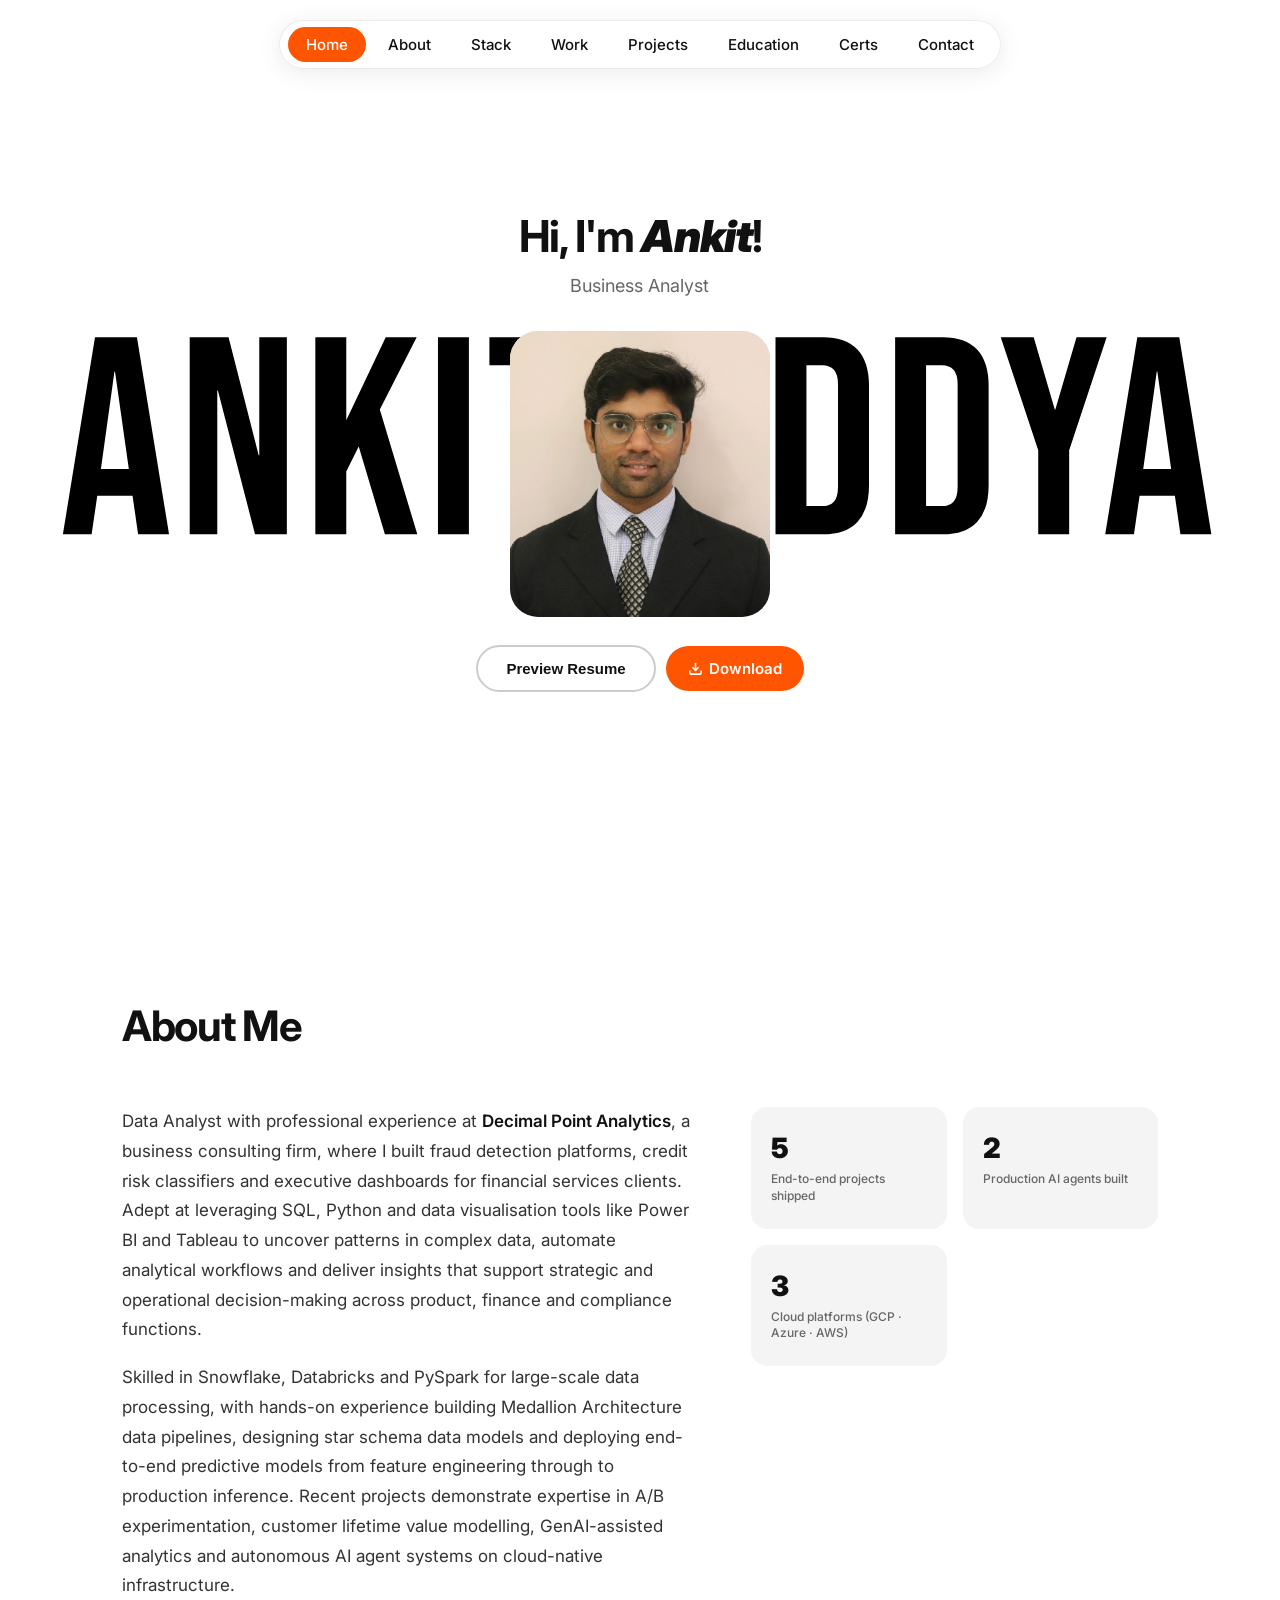
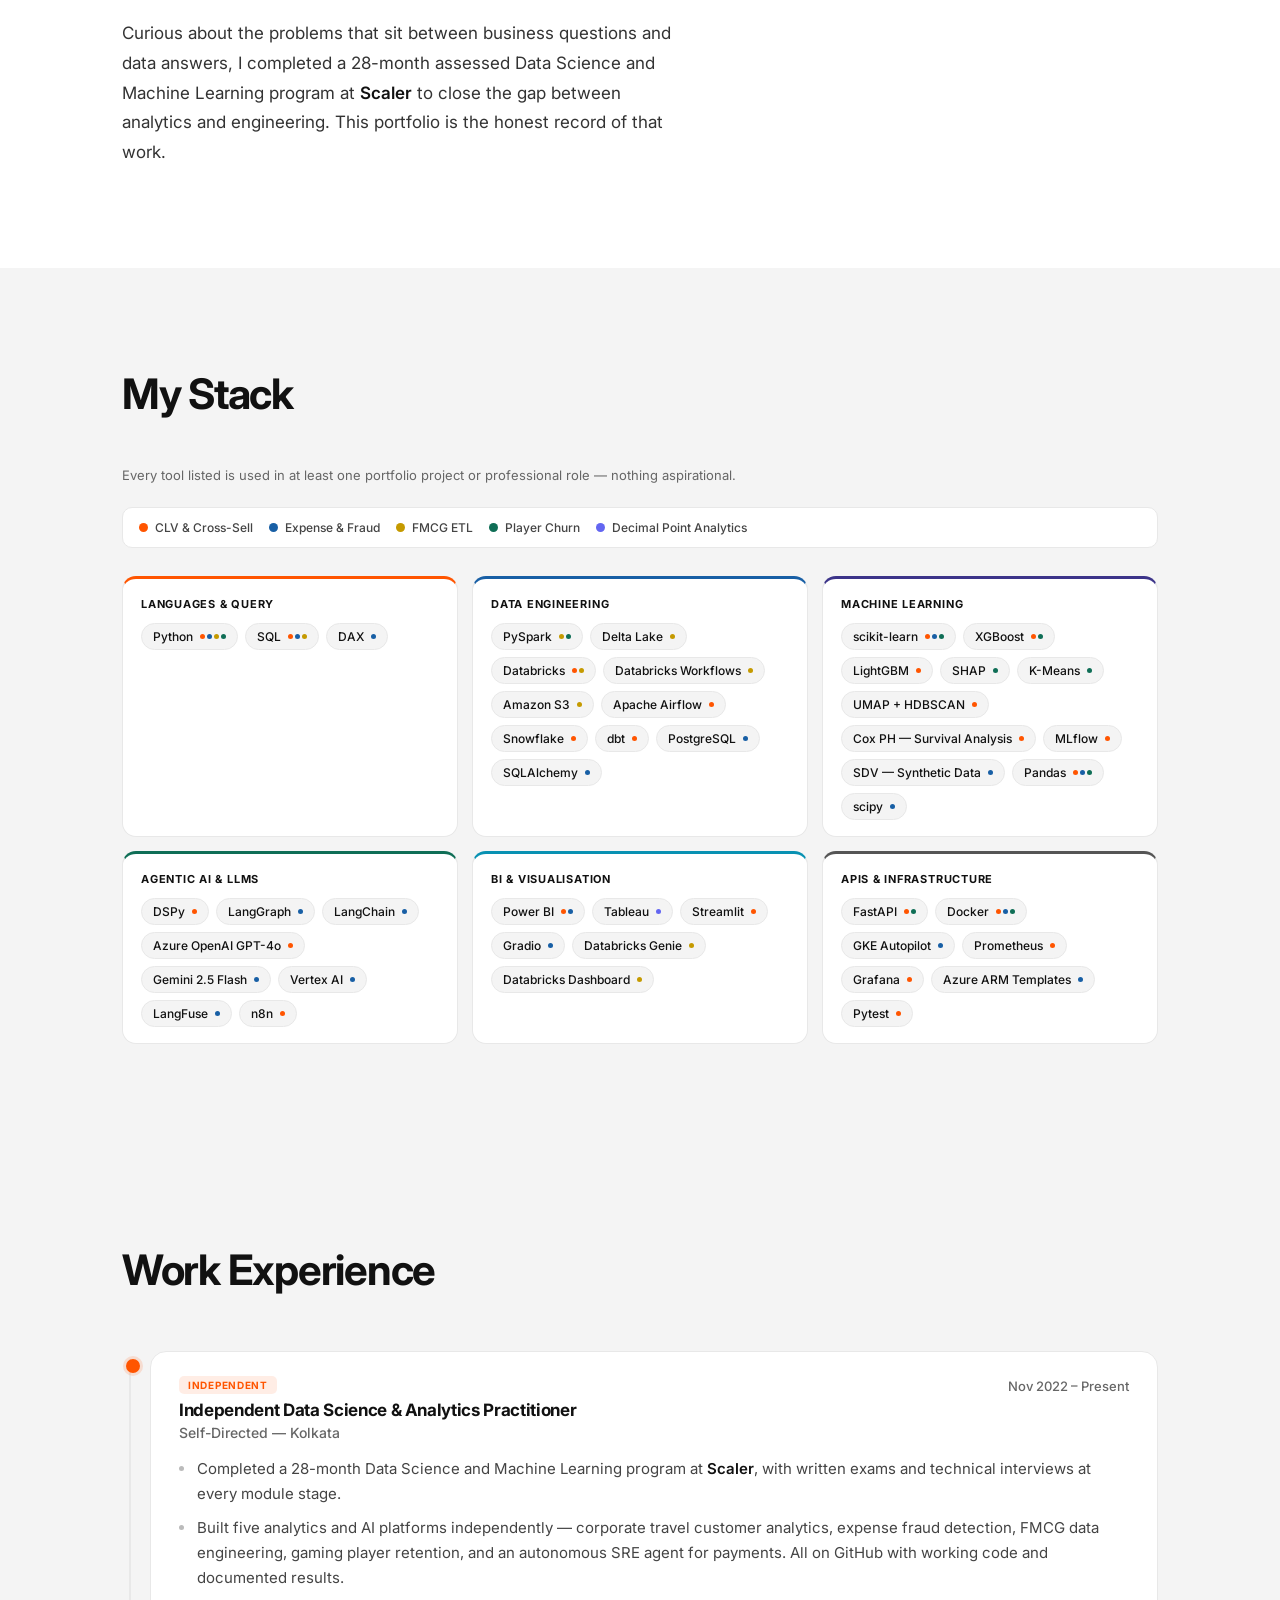
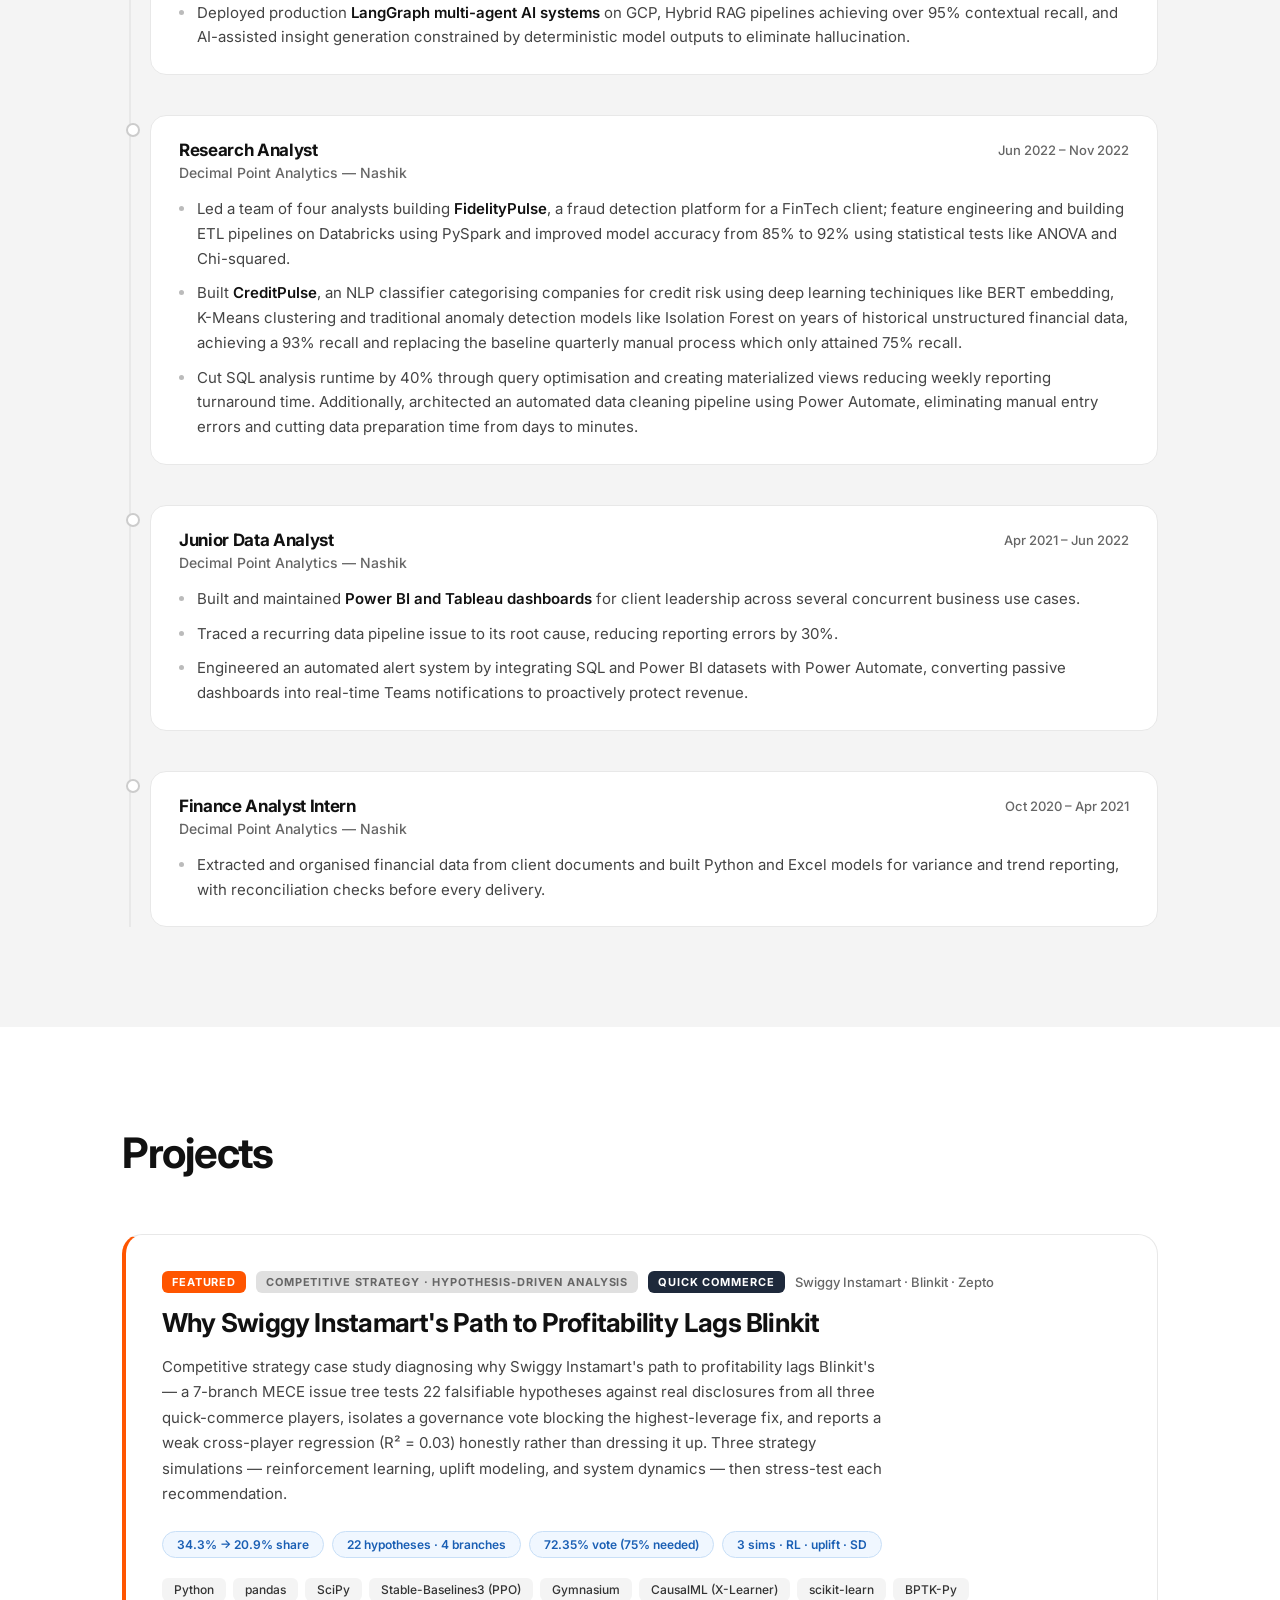
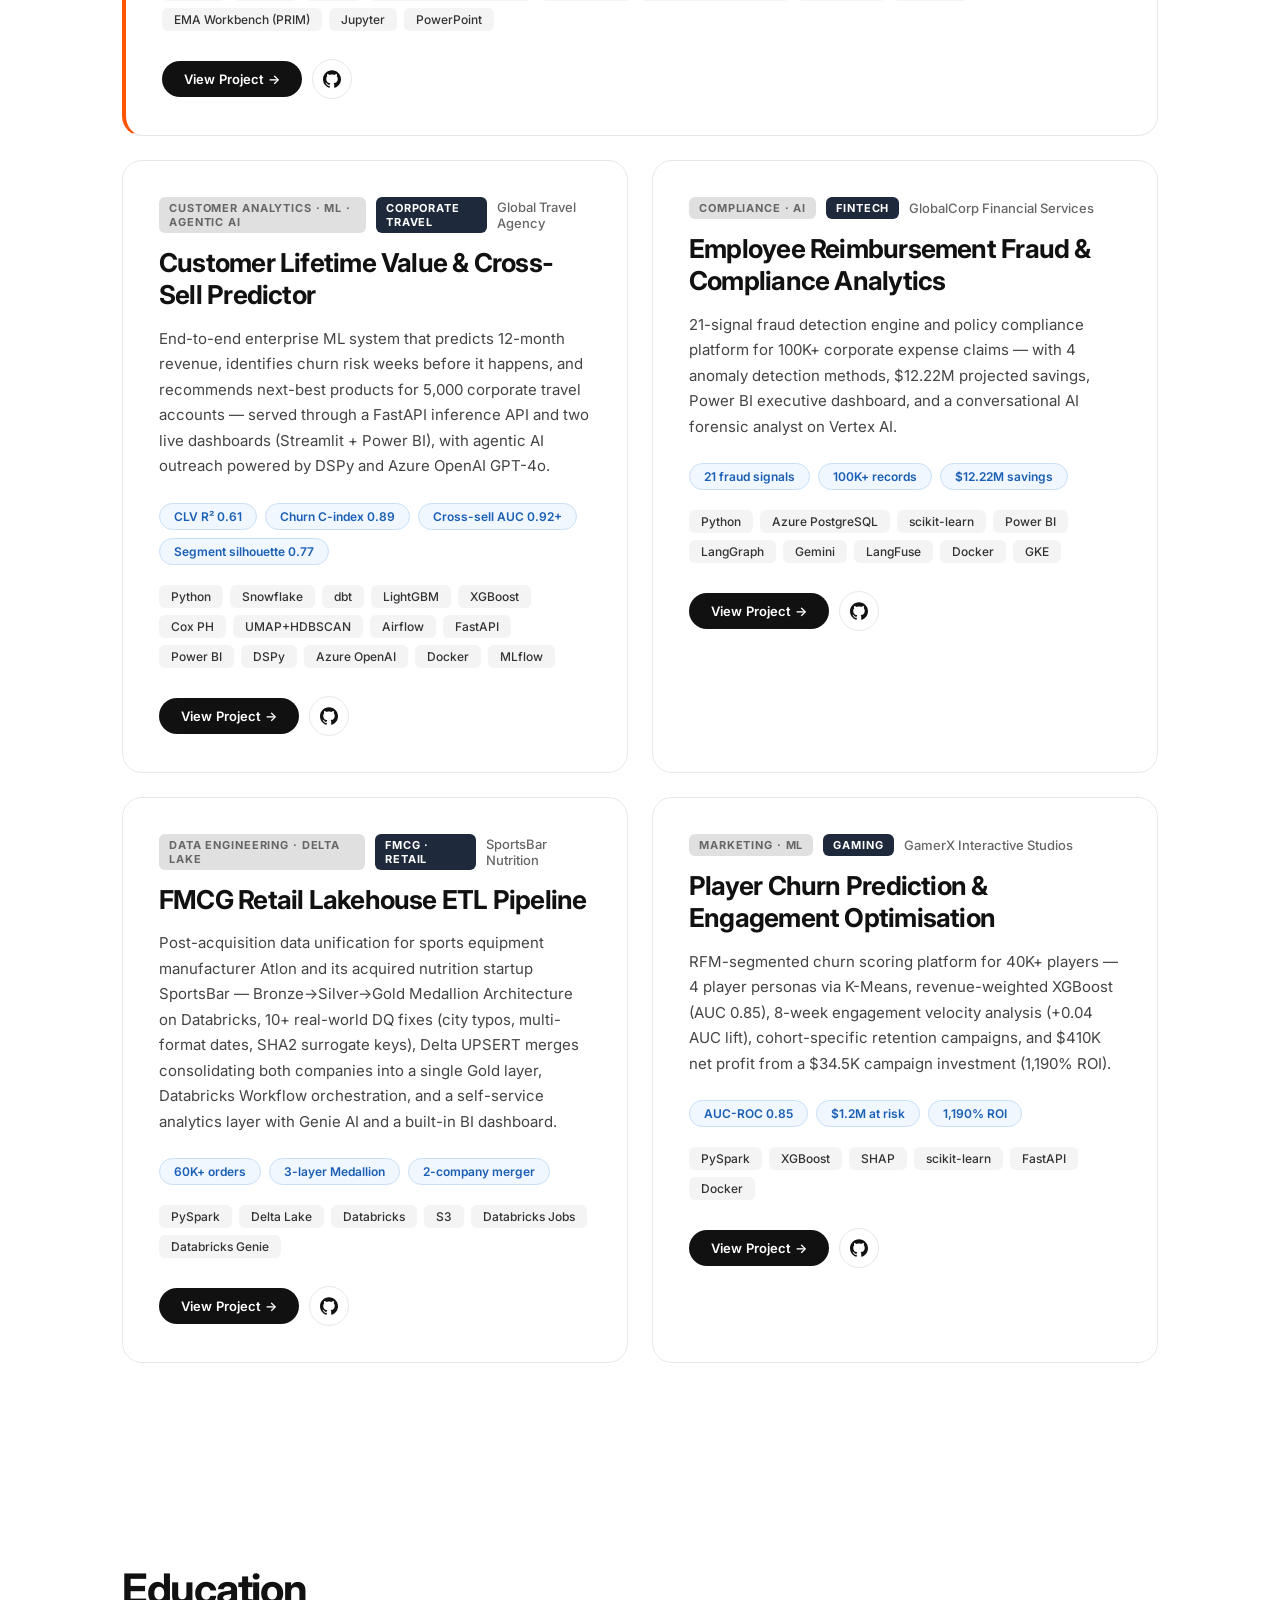
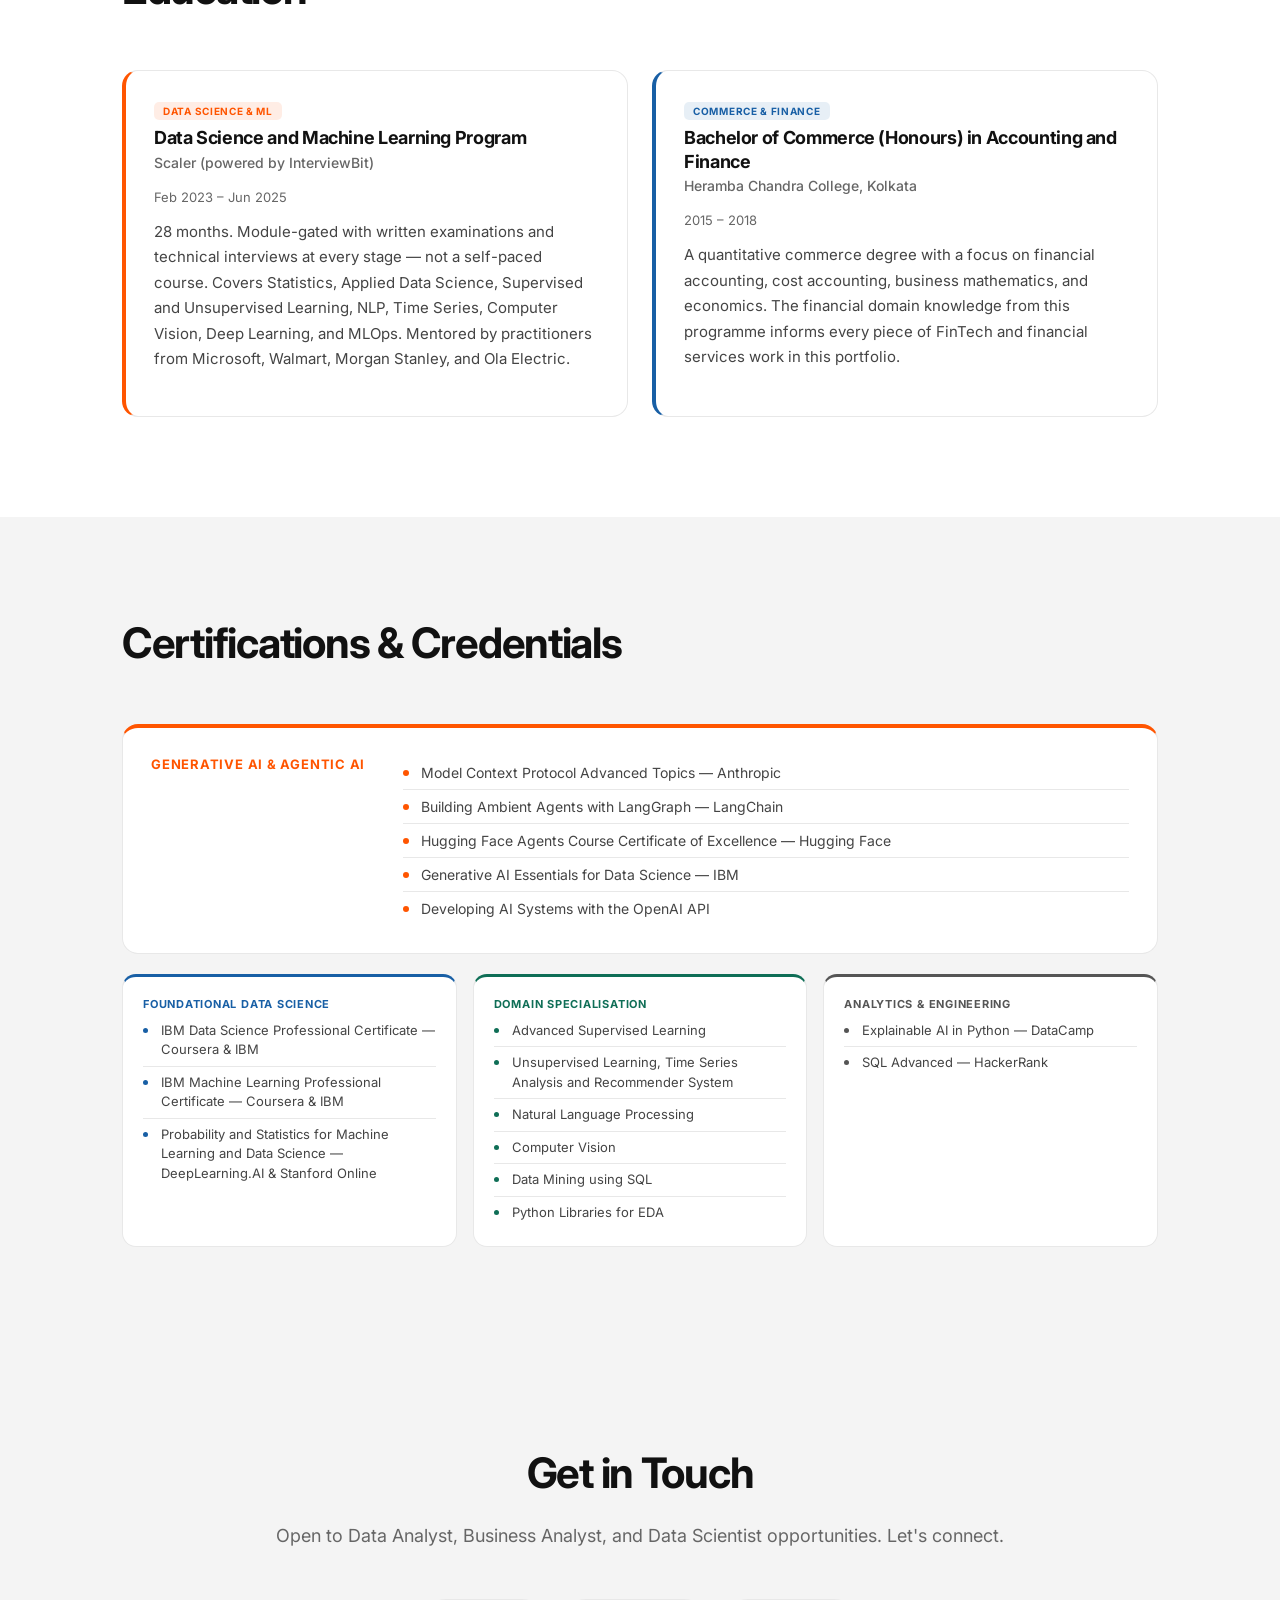
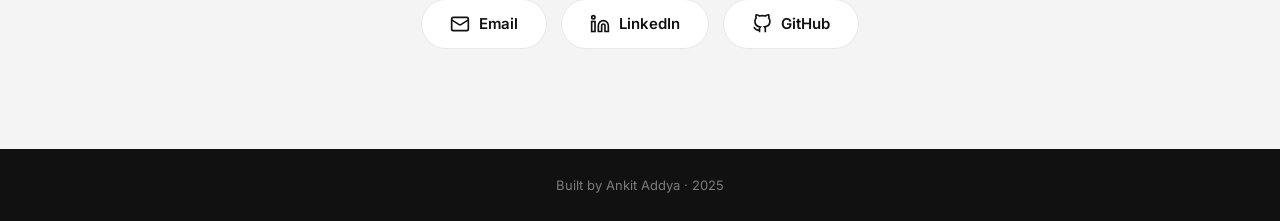
==== commit a99ef76f: "refactor: update professional experience descriptions to highlight technical methodology and project" ====
--- a/index.html
+++ b/index.html
@@ -302,12 +302,17 @@
             </div>
             <ul class="tl-bullets">
               <li>Led a team of four analysts building <strong>FidelityPulse</strong>, a fraud detection platform for a
-                FinTech client; feature engineering on Databricks PySpark improved model accuracy from 85% to 92%.</li>
-              <li>Built <strong>CreditPulse</strong>, an NLP classifier categorising companies by credit risk from 10
-                years of unstructured financial data, achieving 93% accuracy and replacing a quarterly manual process.
+                FinTech client; feature engineering and building ETL pipelines on Databricks using PySpark and improved
+                model accuracy from 85% to 92% using statistical tests like ANOVA and Chi-squared.</li>
+              <li>Built <strong>CreditPulse</strong>, an NLP classifier categorising companies for credit risk using
+                deep learning techiniques like BERT embedding, K-Means clustering and traditional anomaly detection
+                models like Isolation Forest on years of historical unstructured financial data, achieving a 93% recall
+                and replacing the baseline quarterly manual process which only attained 75% recall.
               </li>
-              <li>Cut SQL analysis runtime by 40% through query optimisation and reduced weekly reporting turnaround by
-                60% through Python and Power Automate automation.</li>
+              <li>Cut SQL analysis runtime by 40% through query optimisation and creating materialized views reducing
+                weekly reporting turnaround time. Additionally, architected an automated data cleaning pipeline using
+                Power Automate, eliminating manual entry errors and cutting data preparation time from days to minutes.
+              </li>
             </ul>
           </div>
         </div>
@@ -325,9 +330,10 @@
             </div>
             <ul class="tl-bullets">
               <li>Built and maintained <strong>Power BI and Tableau dashboards</strong> for client leadership across
-                several concurrent FinTech engagements.</li>
+                several concurrent business use cases.</li>
               <li>Traced a recurring data pipeline issue to its root cause, reducing reporting errors by 30%.</li>
-              <li>Replaced manual reporting processes with Python automation, cutting weekly turnaround by 60%.</li>
+              <li>Engineered an automated alert system by integrating SQL and Power BI datasets with Power Automate,
+                converting passive dashboards into real-time Teams notifications to proactively protect revenue.</li>
             </ul>
           </div>
         </div>
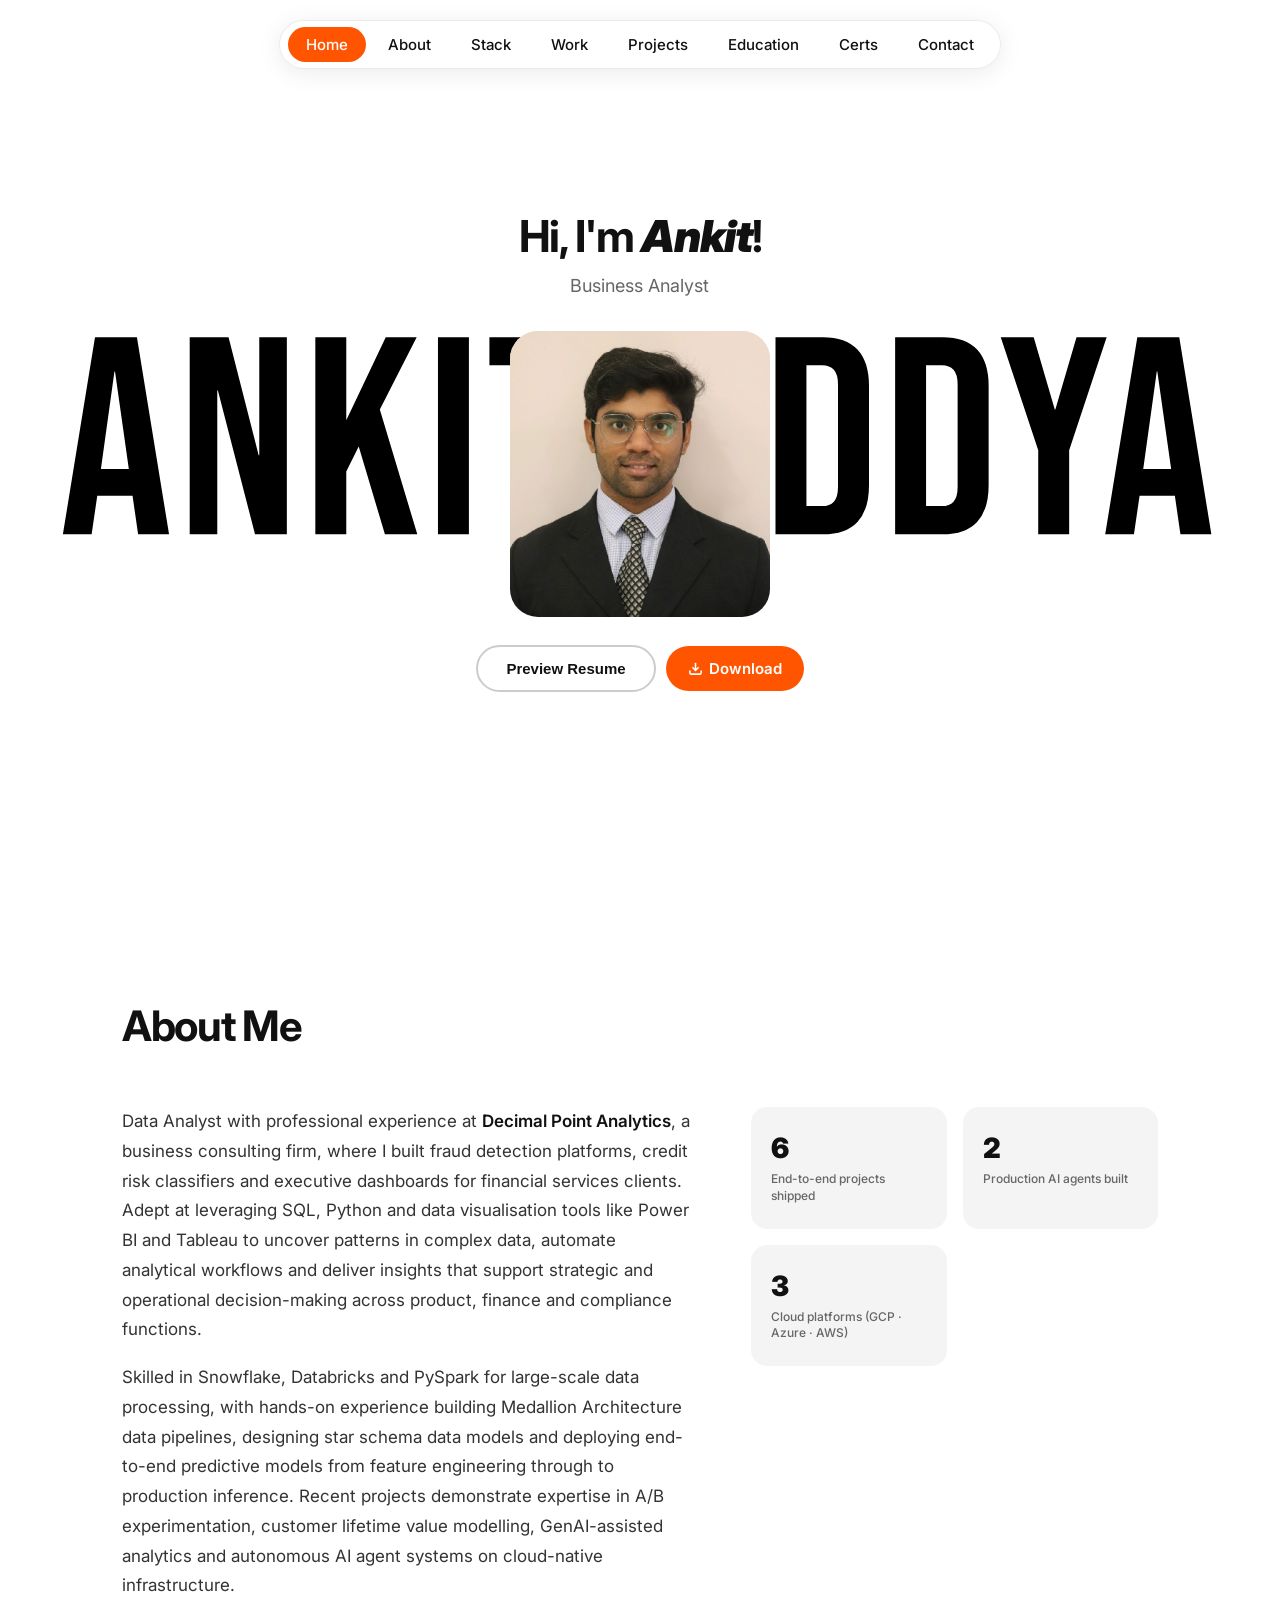
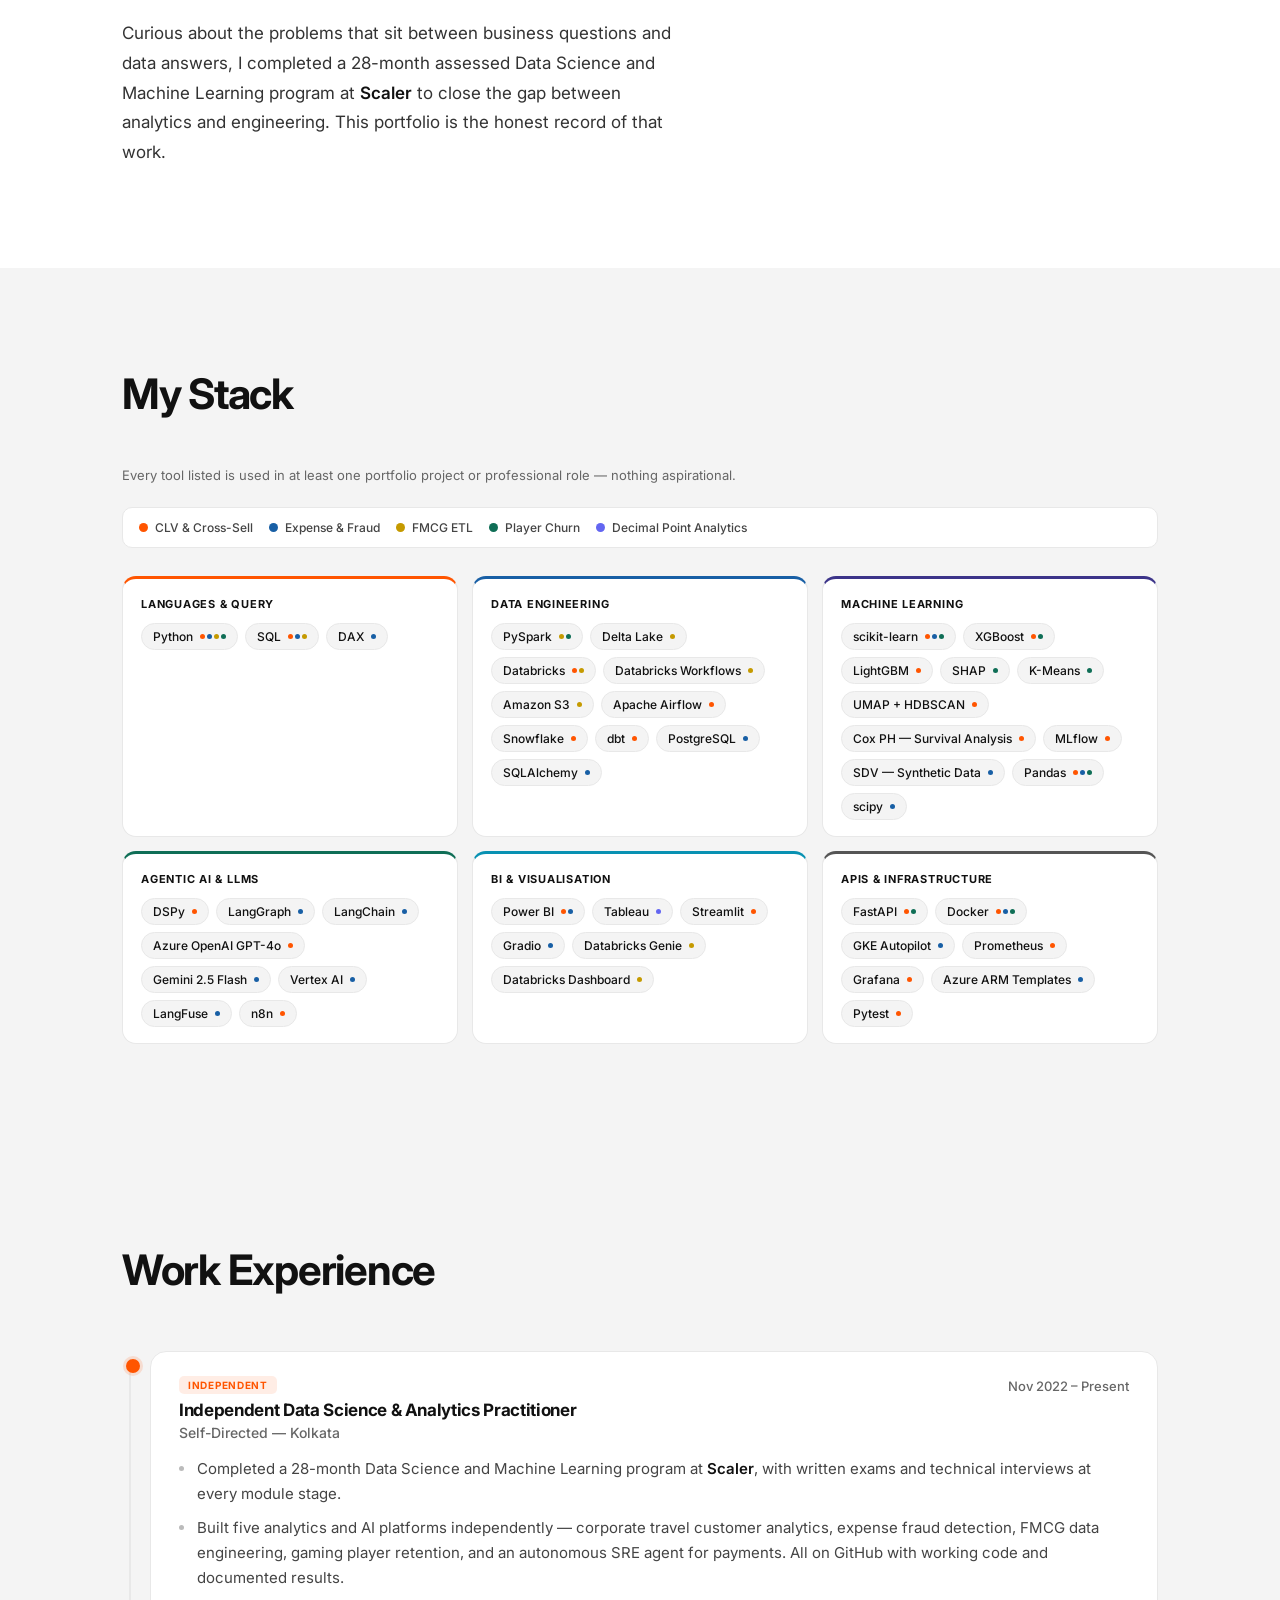
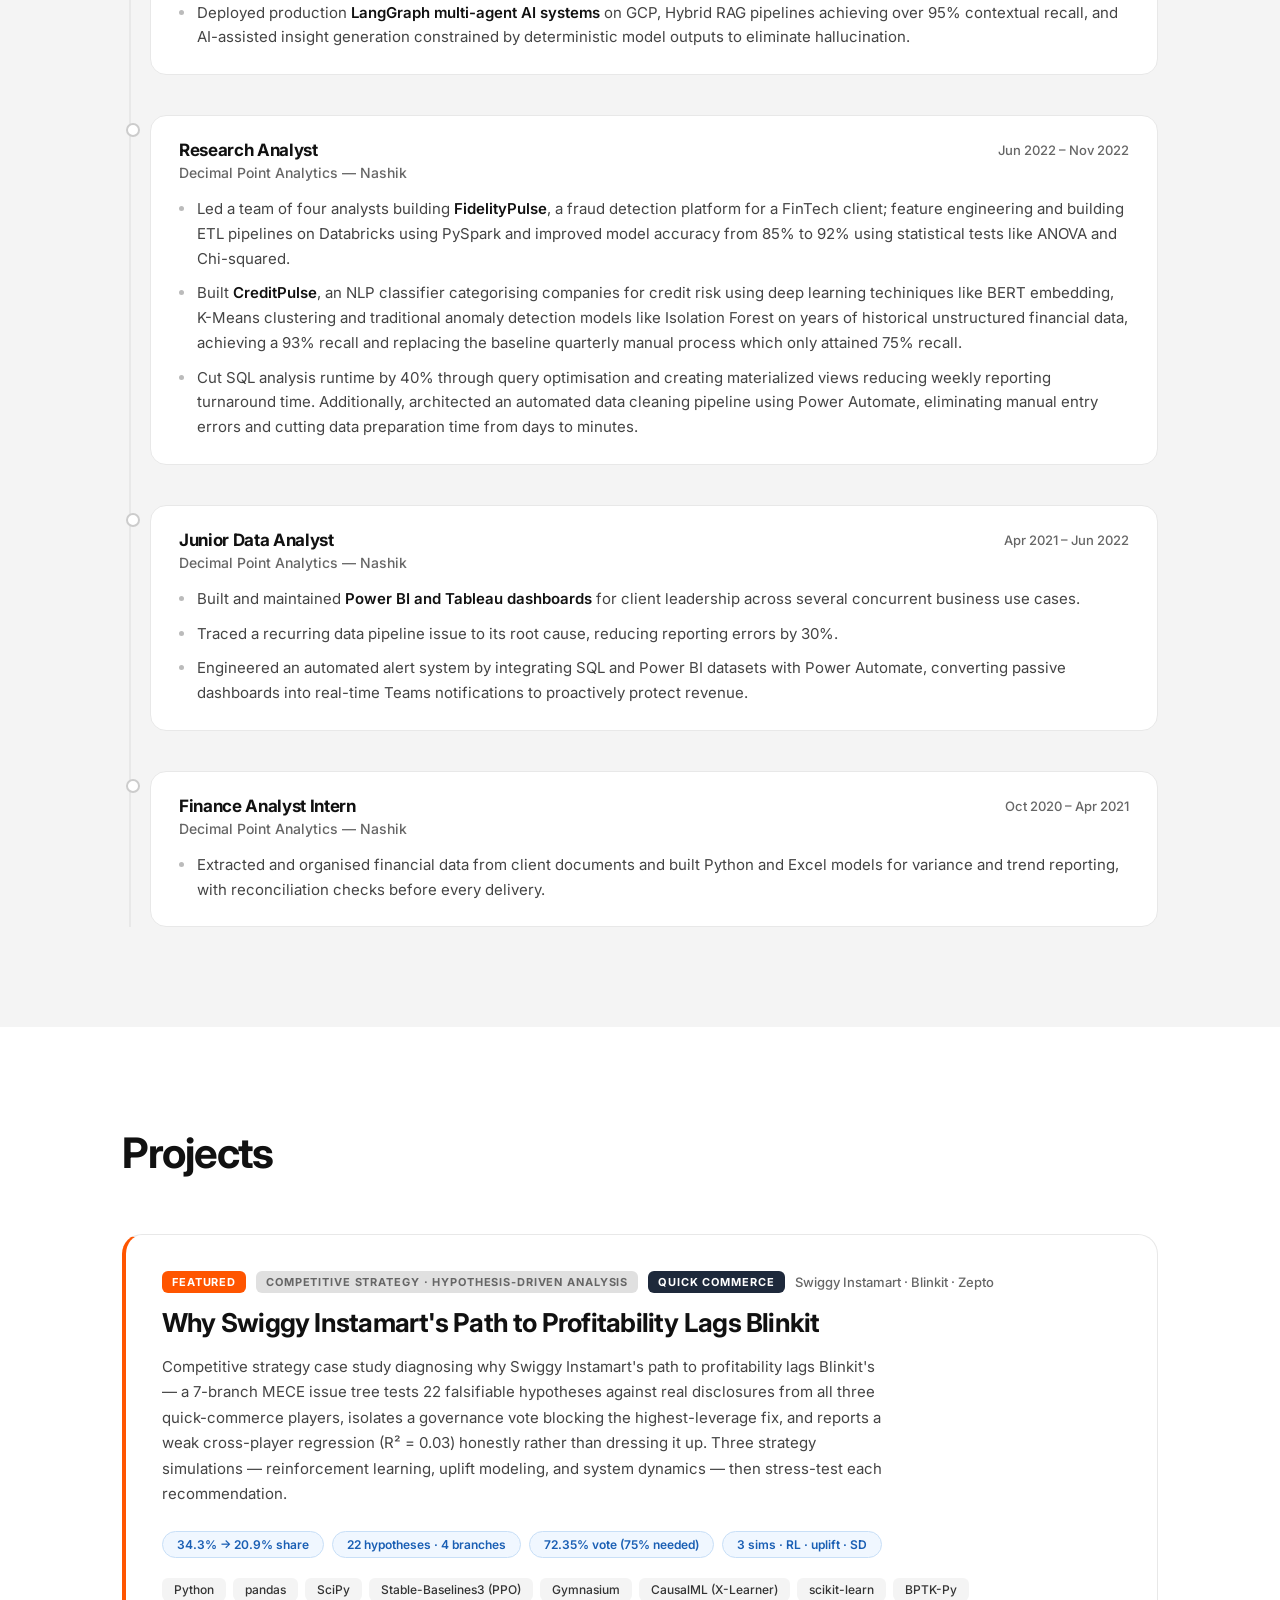
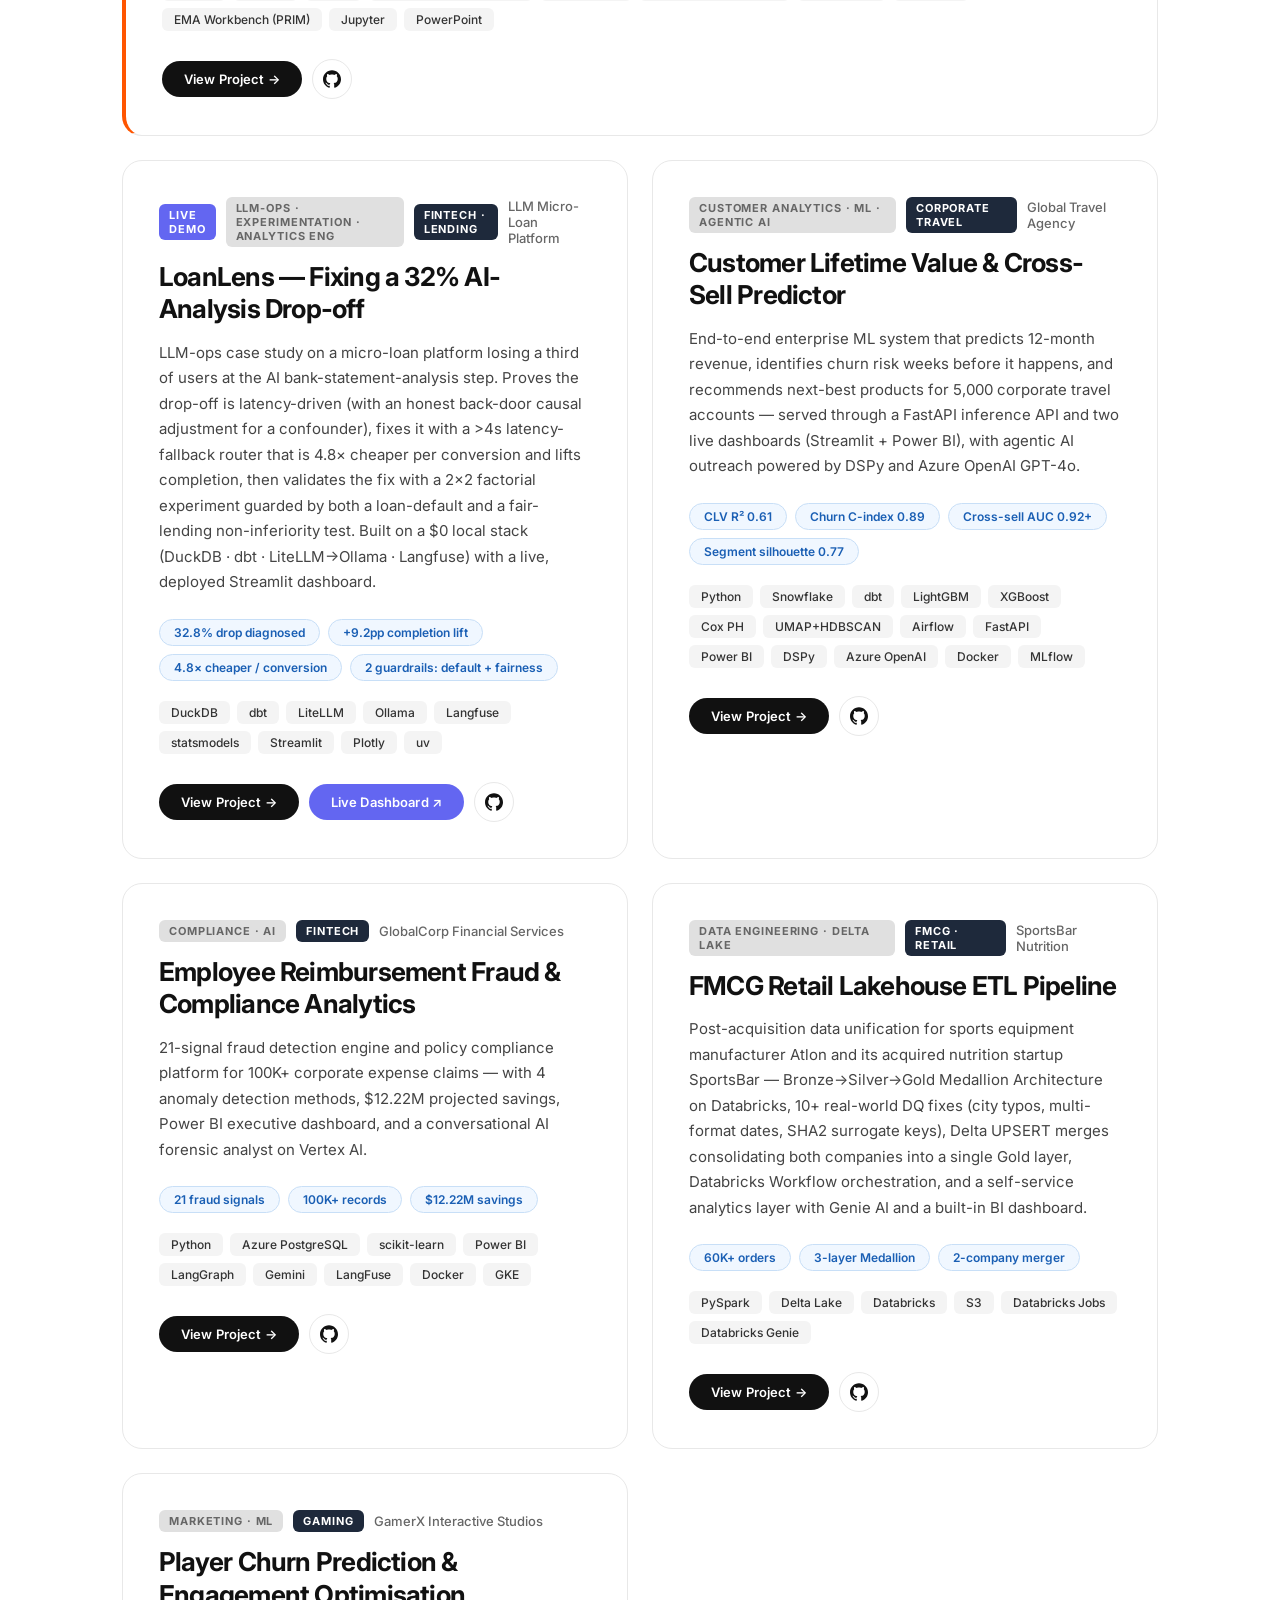
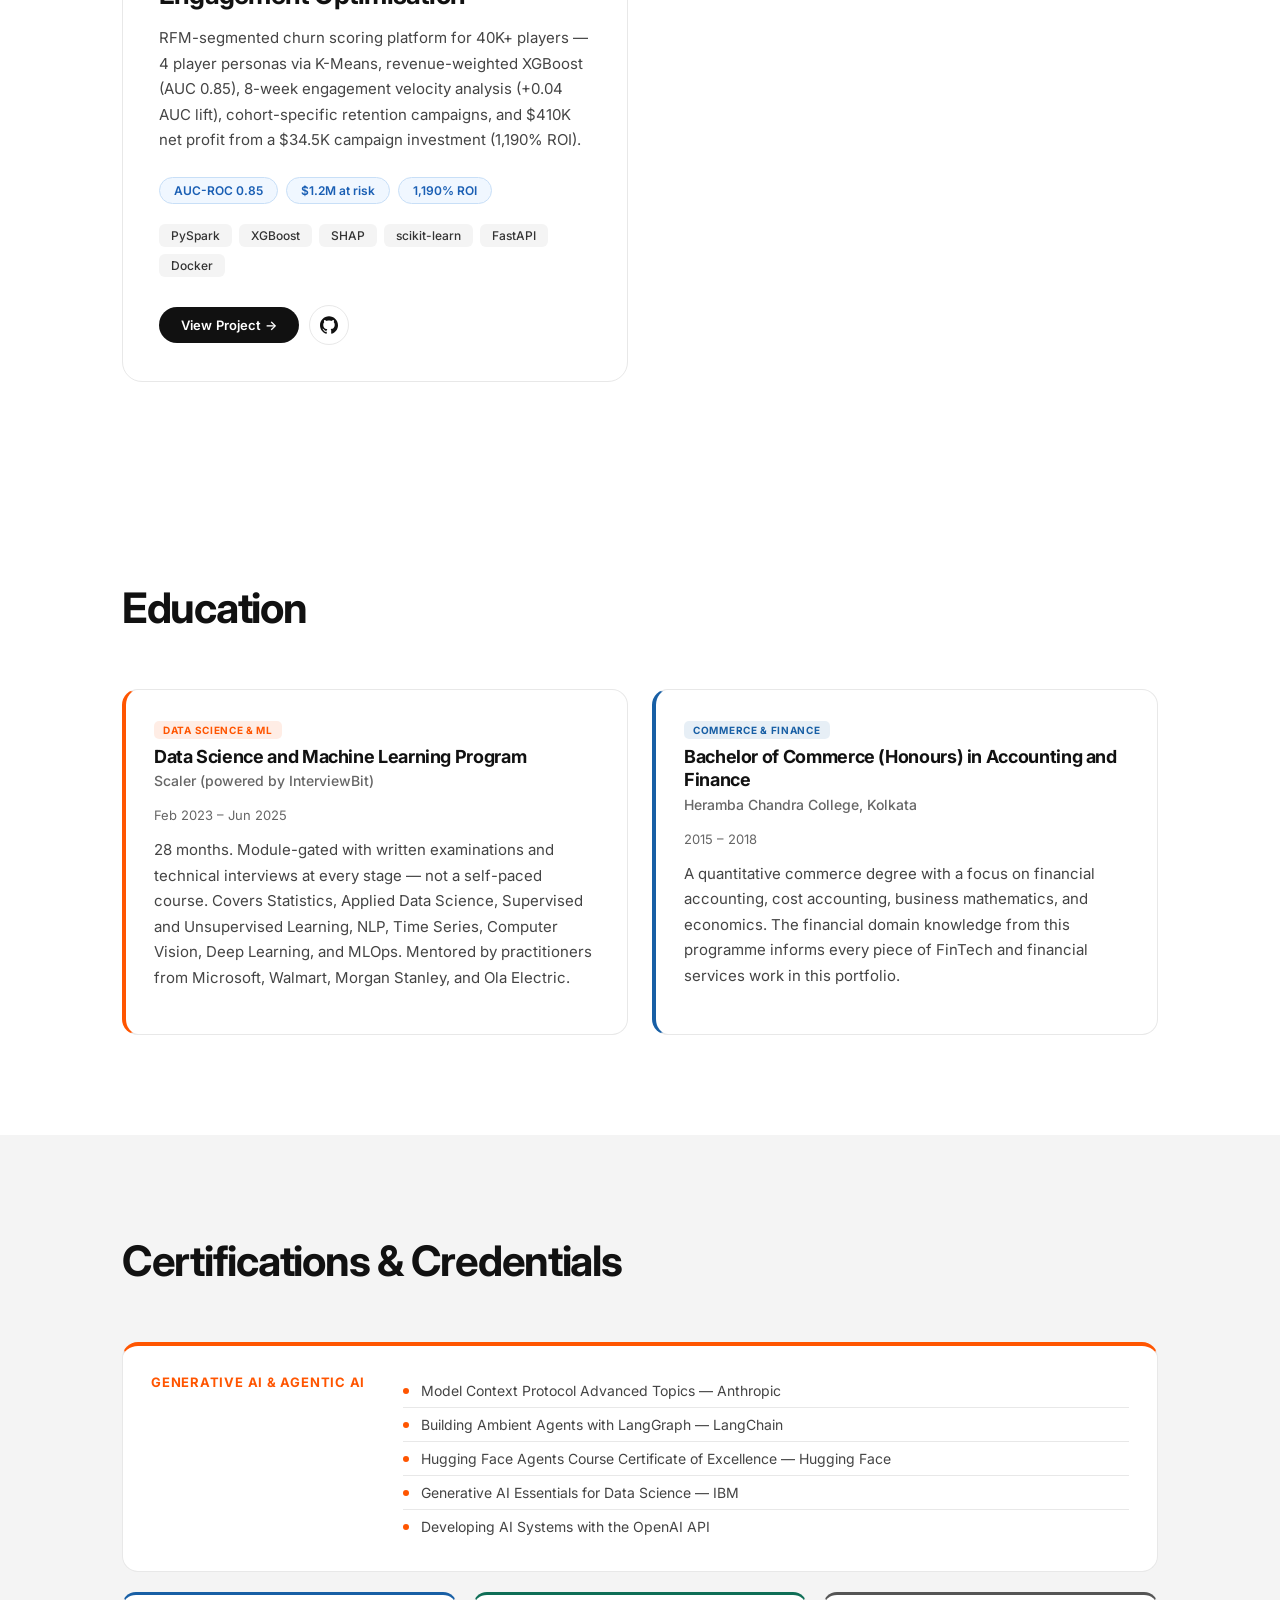
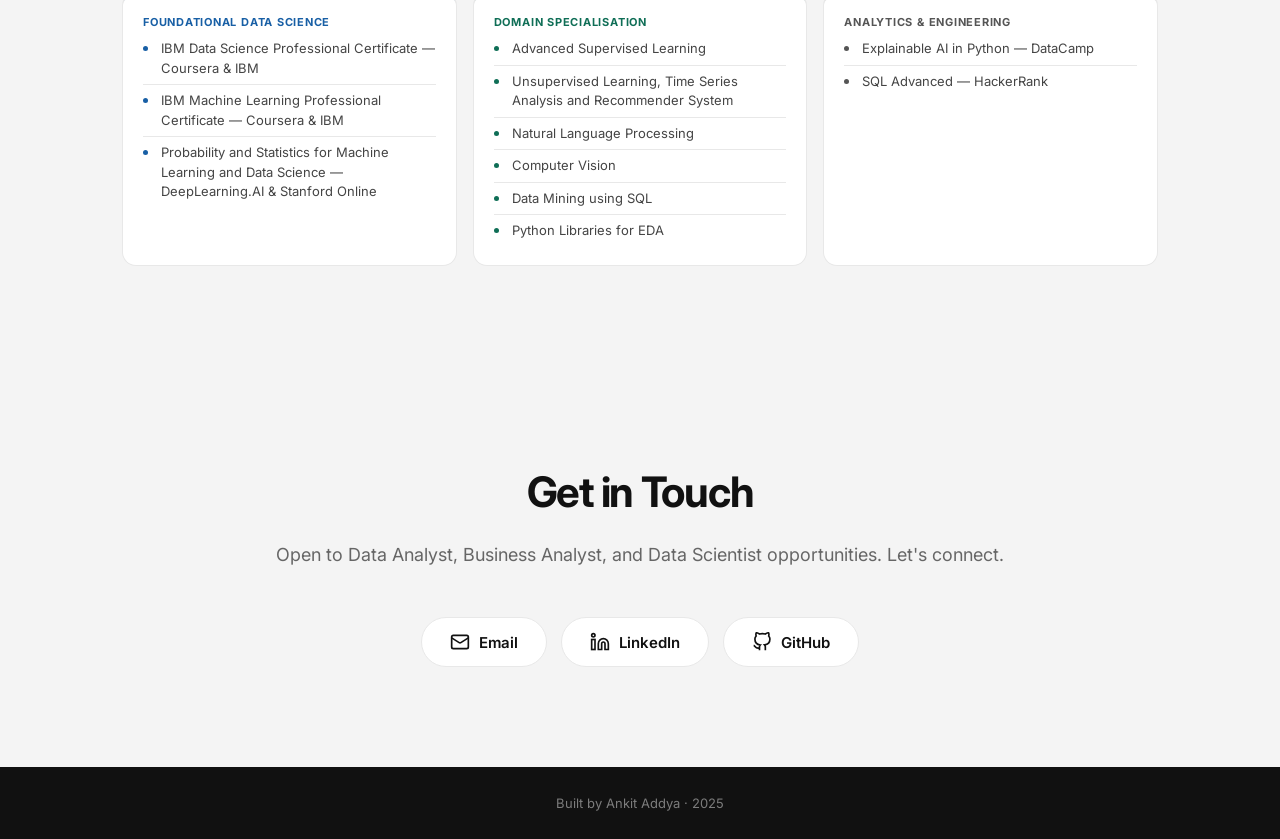
==== commit 7b977256: "feat: add LoanLens project case study and update portfolio project count" ====
--- a/index.html
+++ b/index.html
@@ -86,7 +86,7 @@
 
         <div class="about-stats">
           <div class="stat-card">
-            <span class="stat-num">5</span>
+            <span class="stat-num">6</span>
             <span class="stat-label">End-to-end projects shipped</span>
           </div>
           <div class="stat-card">
@@ -412,10 +412,57 @@
           </div>
         </article>
 
-        <!-- ── 2–5: Two-column grid ── -->
+        <!-- ── 2–6: Two-column grid ── -->
         <div class="projects-sub-grid">
 
-          <!-- ── 2: CLV ── -->
+          <!-- ── 2: LoanLens (LLM-Ops, live demo) ── -->
+          <article class="project-card">
+            <div class="project-meta">
+              <span class="project-tag" style="background:#6366F1">Live Demo</span>
+              <span class="project-tag project-tag-muted">LLM-Ops · Experimentation · Analytics Eng</span>
+              <span class="project-tag project-tag-industry">FinTech · Lending</span>
+              <span class="project-org">LLM Micro-Loan Platform</span>
+            </div>
+            <h3 class="project-name">LoanLens — Fixing a 32% AI-Analysis Drop-off</h3>
+            <p class="project-desc">LLM-ops case study on a micro-loan platform losing a third of users at the AI
+              bank-statement-analysis step. Proves the drop-off is latency-driven (with an honest back-door causal
+              adjustment for a confounder), fixes it with a &gt;4s latency-fallback router that is 4.8&times; cheaper
+              per
+              conversion and lifts completion, then validates the fix with a 2&times;2 factorial experiment guarded by
+              both a loan-default and a fair-lending non-inferiority test. Built on a $0 local stack (DuckDB · dbt ·
+              LiteLLM→Ollama · Langfuse) with a live, deployed Streamlit dashboard.</p>
+            <div class="project-metrics">
+              <div class="metric-badge">32.8% drop diagnosed</div>
+              <div class="metric-badge">+9.2pp completion lift</div>
+              <div class="metric-badge">4.8× cheaper / conversion</div>
+              <div class="metric-badge">2 guardrails: default + fairness</div>
+            </div>
+            <div class="project-stack">
+              <span class="stag">DuckDB</span>
+              <span class="stag">dbt</span>
+              <span class="stag">LiteLLM</span>
+              <span class="stag">Ollama</span>
+              <span class="stag">Langfuse</span>
+              <span class="stag">statsmodels</span>
+              <span class="stag">Streamlit</span>
+              <span class="stag">Plotly</span>
+              <span class="stag">uv</span>
+            </div>
+            <div class="project-actions">
+              <a href="projects/loanlens.html" class="btn-view-project">View Project →</a>
+              <a href="https://fintechai-analytics-project-ankitaddya.streamlit.app/" class="btn-view-project"
+                style="background:#6366F1" target="_blank" rel="noopener noreferrer">Live Dashboard ↗</a>
+              <a href="https://github.com/addy9051/FinTechAI-product-analytics-project" class="btn-github"
+                target="_blank" rel="noopener noreferrer" aria-label="View on GitHub">
+                <svg viewBox="0 0 24 24" xmlns="http://www.w3.org/2000/svg" aria-hidden="true">
+                  <path
+                    d="M12 .297c-6.63 0-12 5.373-12 12 0 5.303 3.438 9.8 8.205 11.385.6.113.82-.258.82-.577 0-.285-.01-1.04-.015-2.04-3.338.724-4.042-1.61-4.042-1.61C4.422 18.07 3.633 17.7 3.633 17.7c-1.087-.744.084-.729.084-.729 1.205.084 1.838 1.236 1.838 1.236 1.07 1.835 2.809 1.305 3.495.998.108-.776.417-1.305.76-1.605-2.665-.3-5.466-1.332-5.466-5.93 0-1.31.465-2.38 1.235-3.22-.135-.303-.54-1.523.105-3.176 0 0 1.005-.322 3.3 1.23.96-.267 1.98-.399 3-.405 1.02.006 2.04.138 3 .405 2.28-1.552 3.285-1.23 3.285-1.23.645 1.653.24 2.873.12 3.176.765.84 1.23 1.91 1.23 3.22 0 4.61-2.805 5.625-5.475 5.92.42.36.81 1.096.81 2.22 0 1.606-.015 2.896-.015 3.286 0 .315.21.69.825.57C20.565 22.092 24 17.592 24 12.297c0-6.627-5.373-12-12-12" />
+                </svg>
+              </a>
+            </div>
+          </article>
+
+          <!-- ── 3: CLV ── -->
           <article class="project-card">
             <div class="project-meta">
               <span class="project-tag project-tag-muted">Customer Analytics · ML · Agentic AI</span>
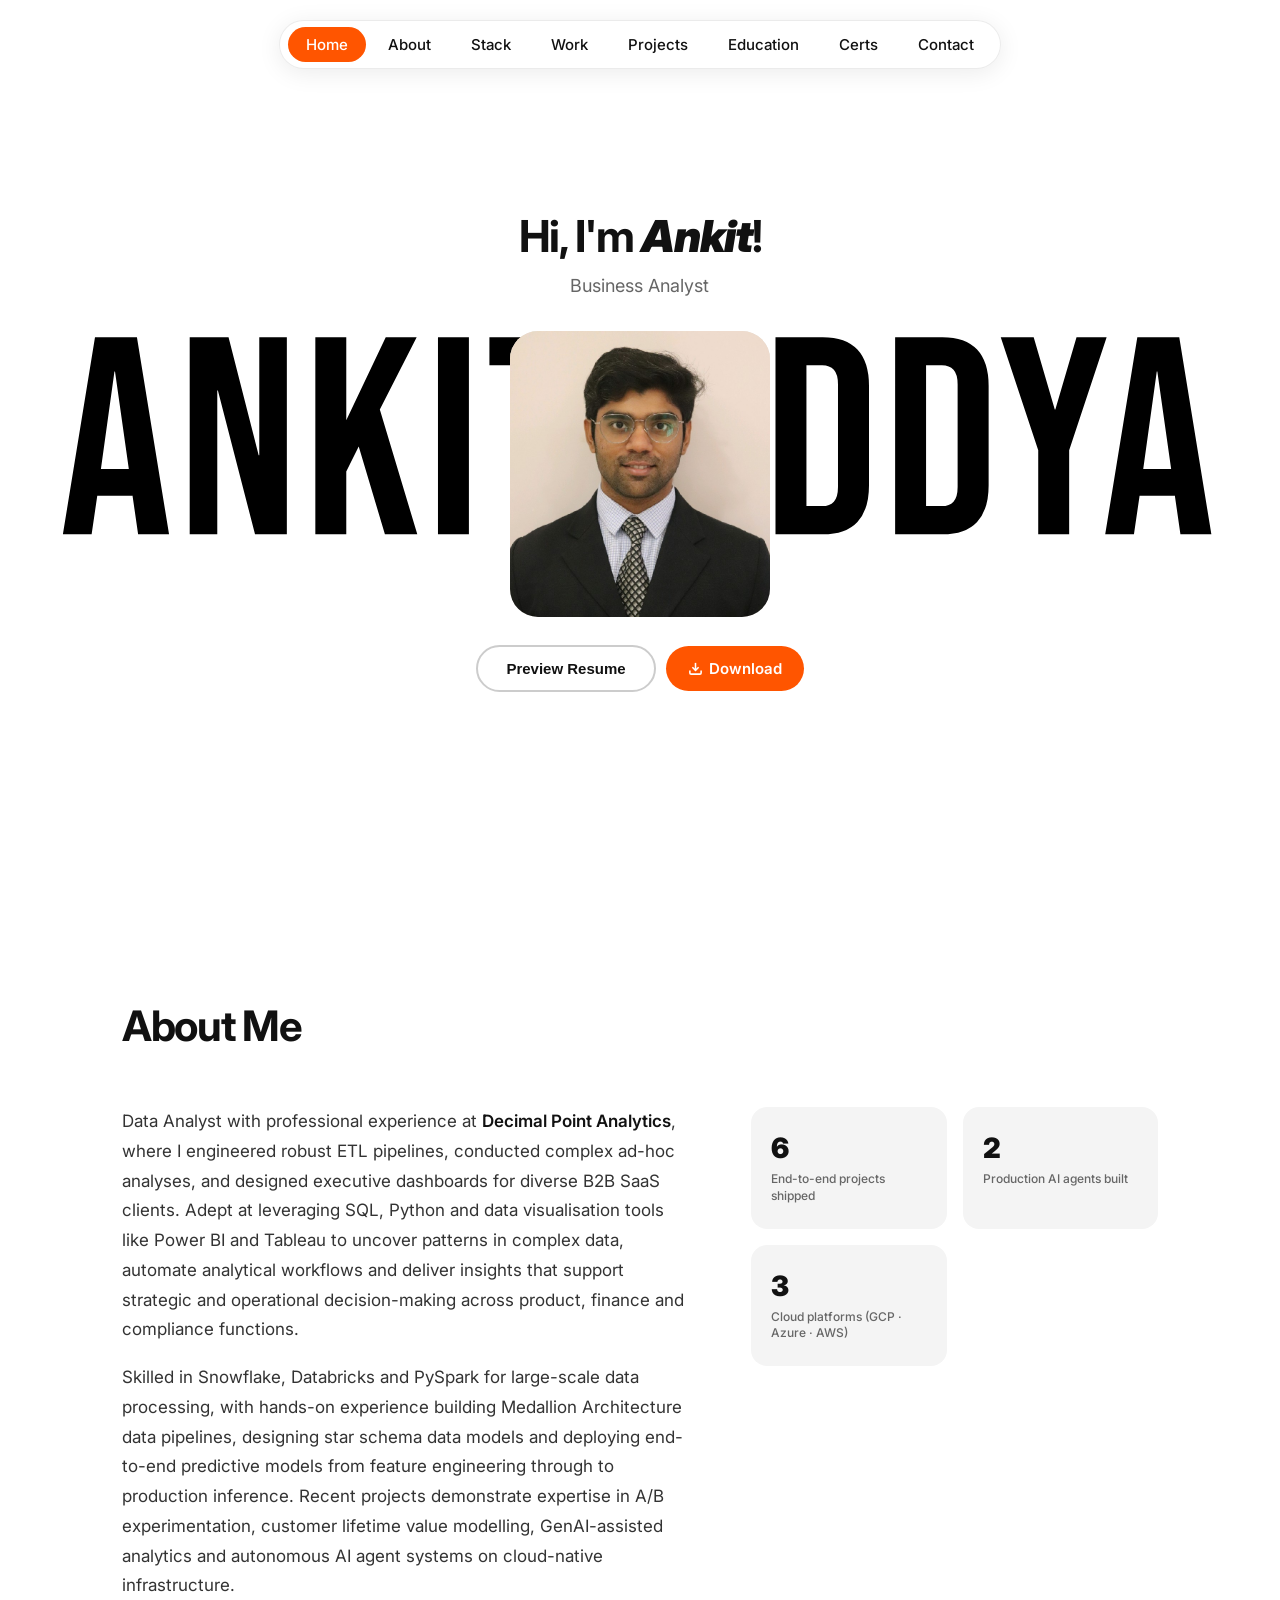
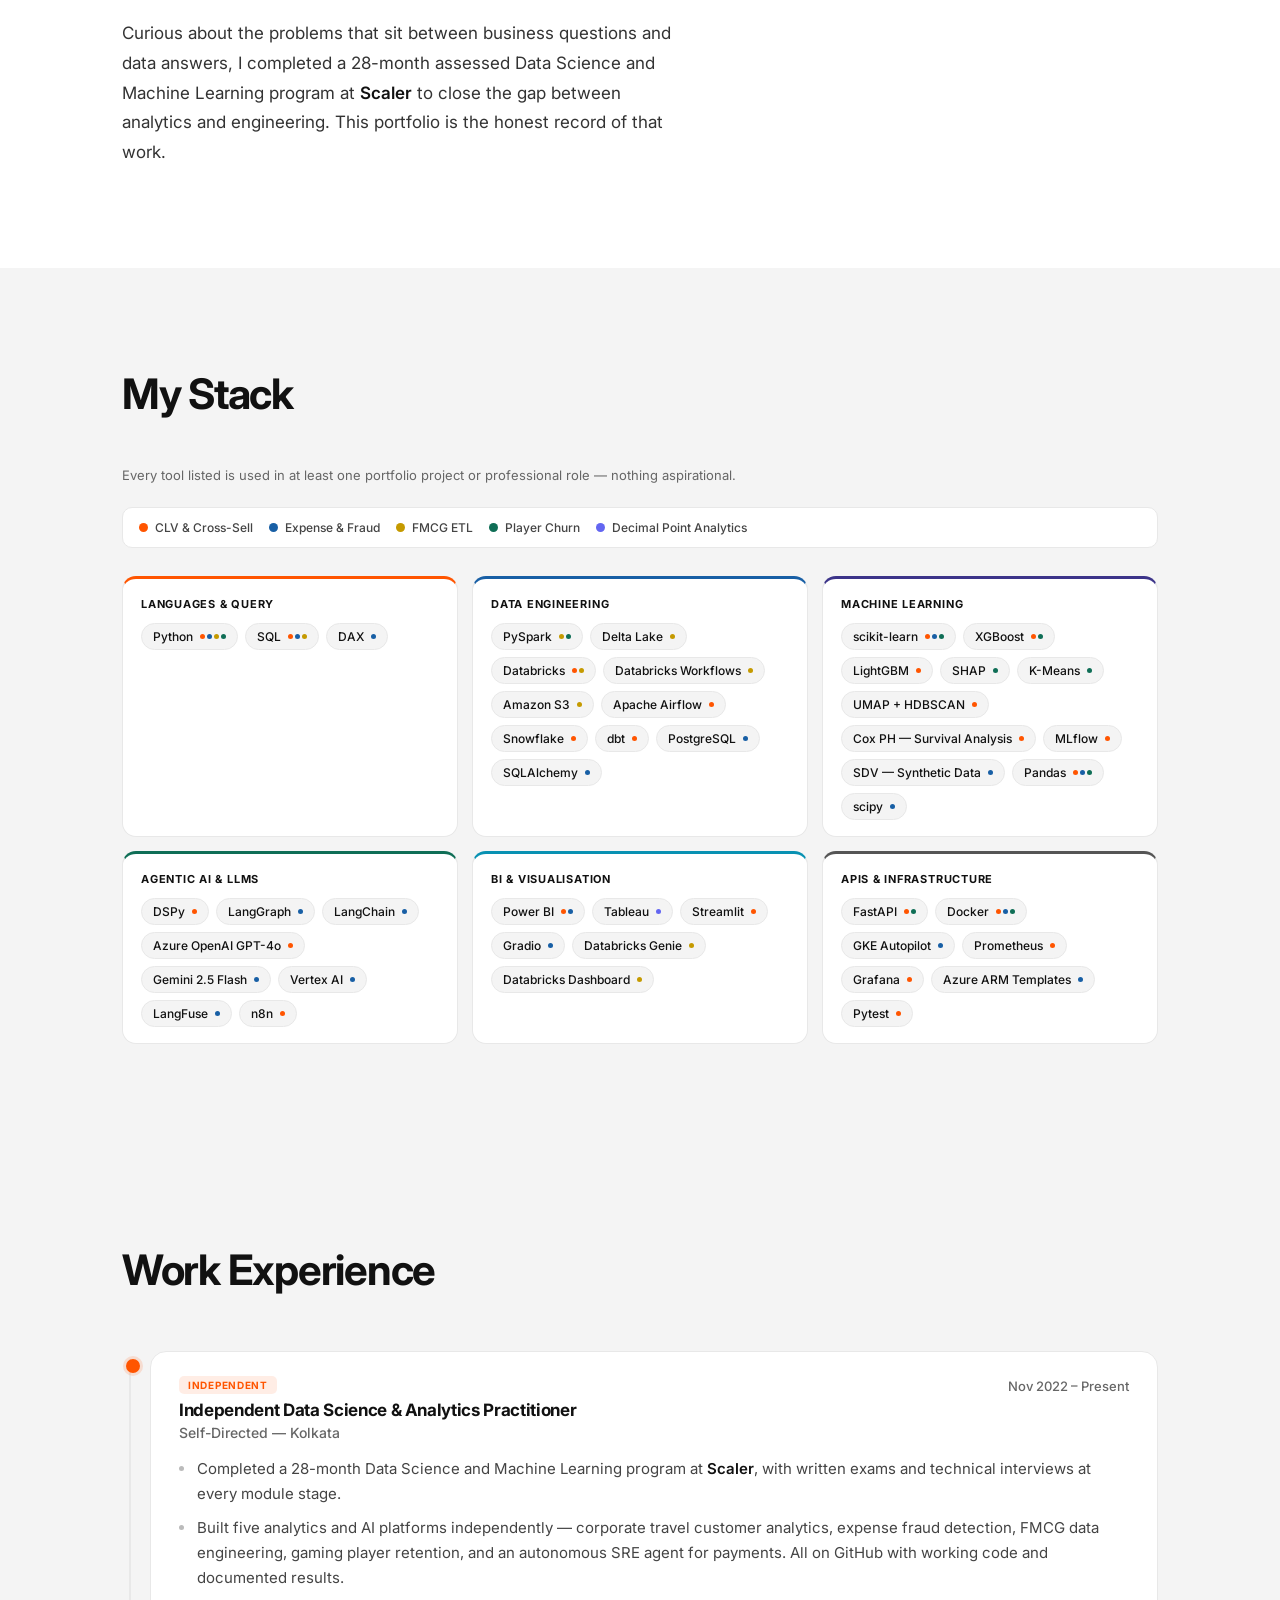
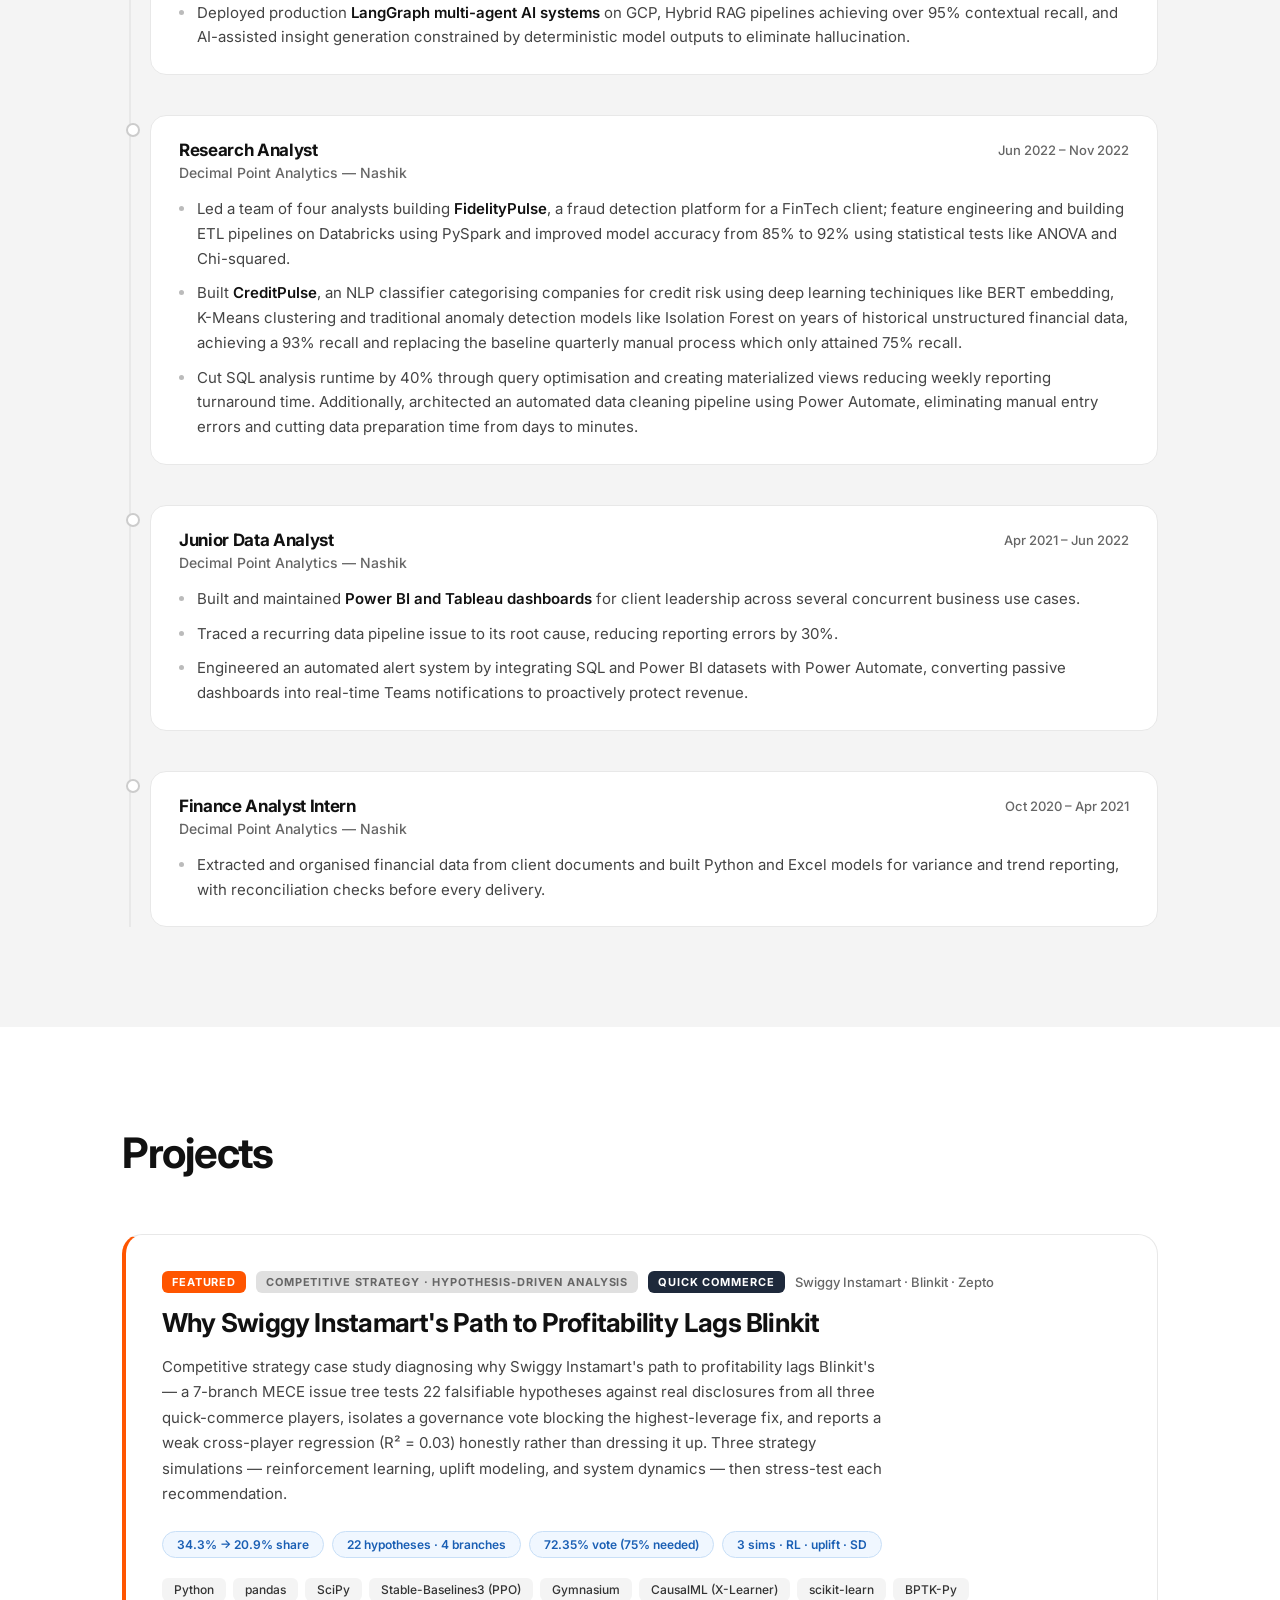
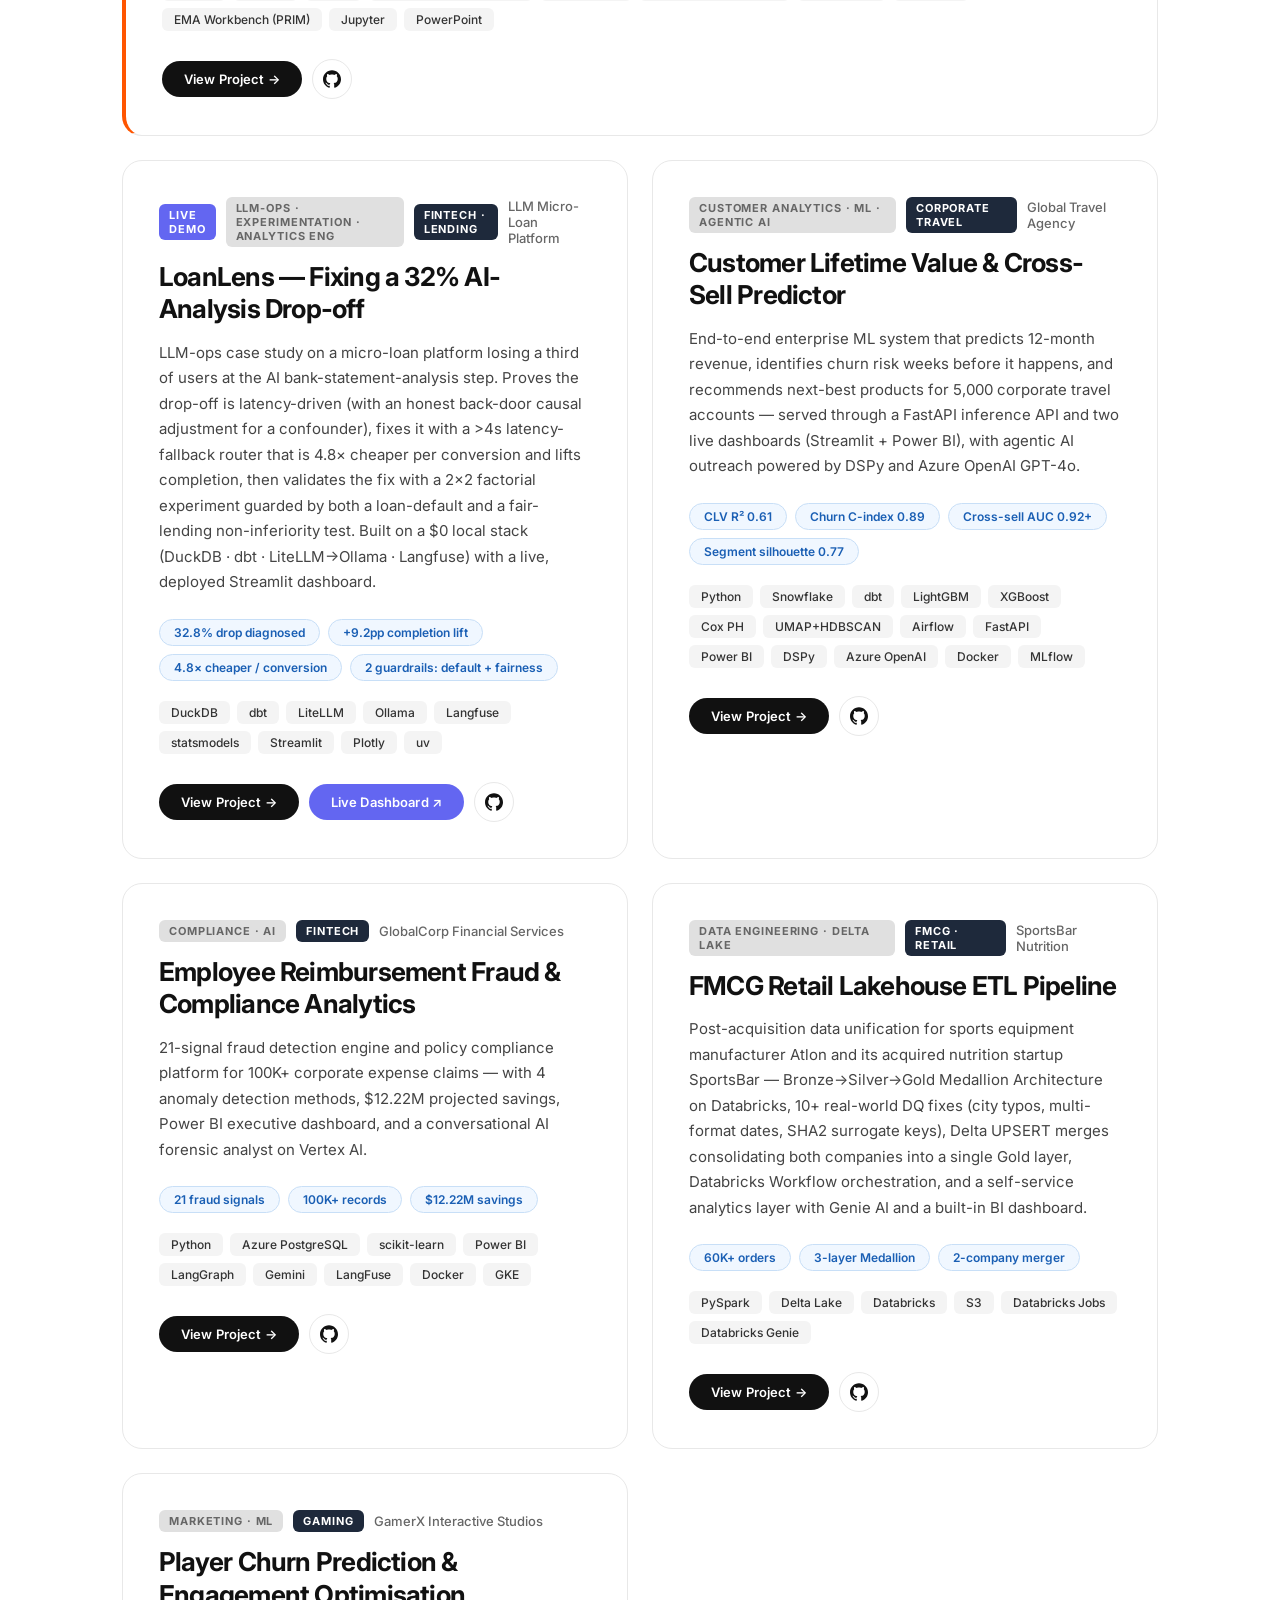
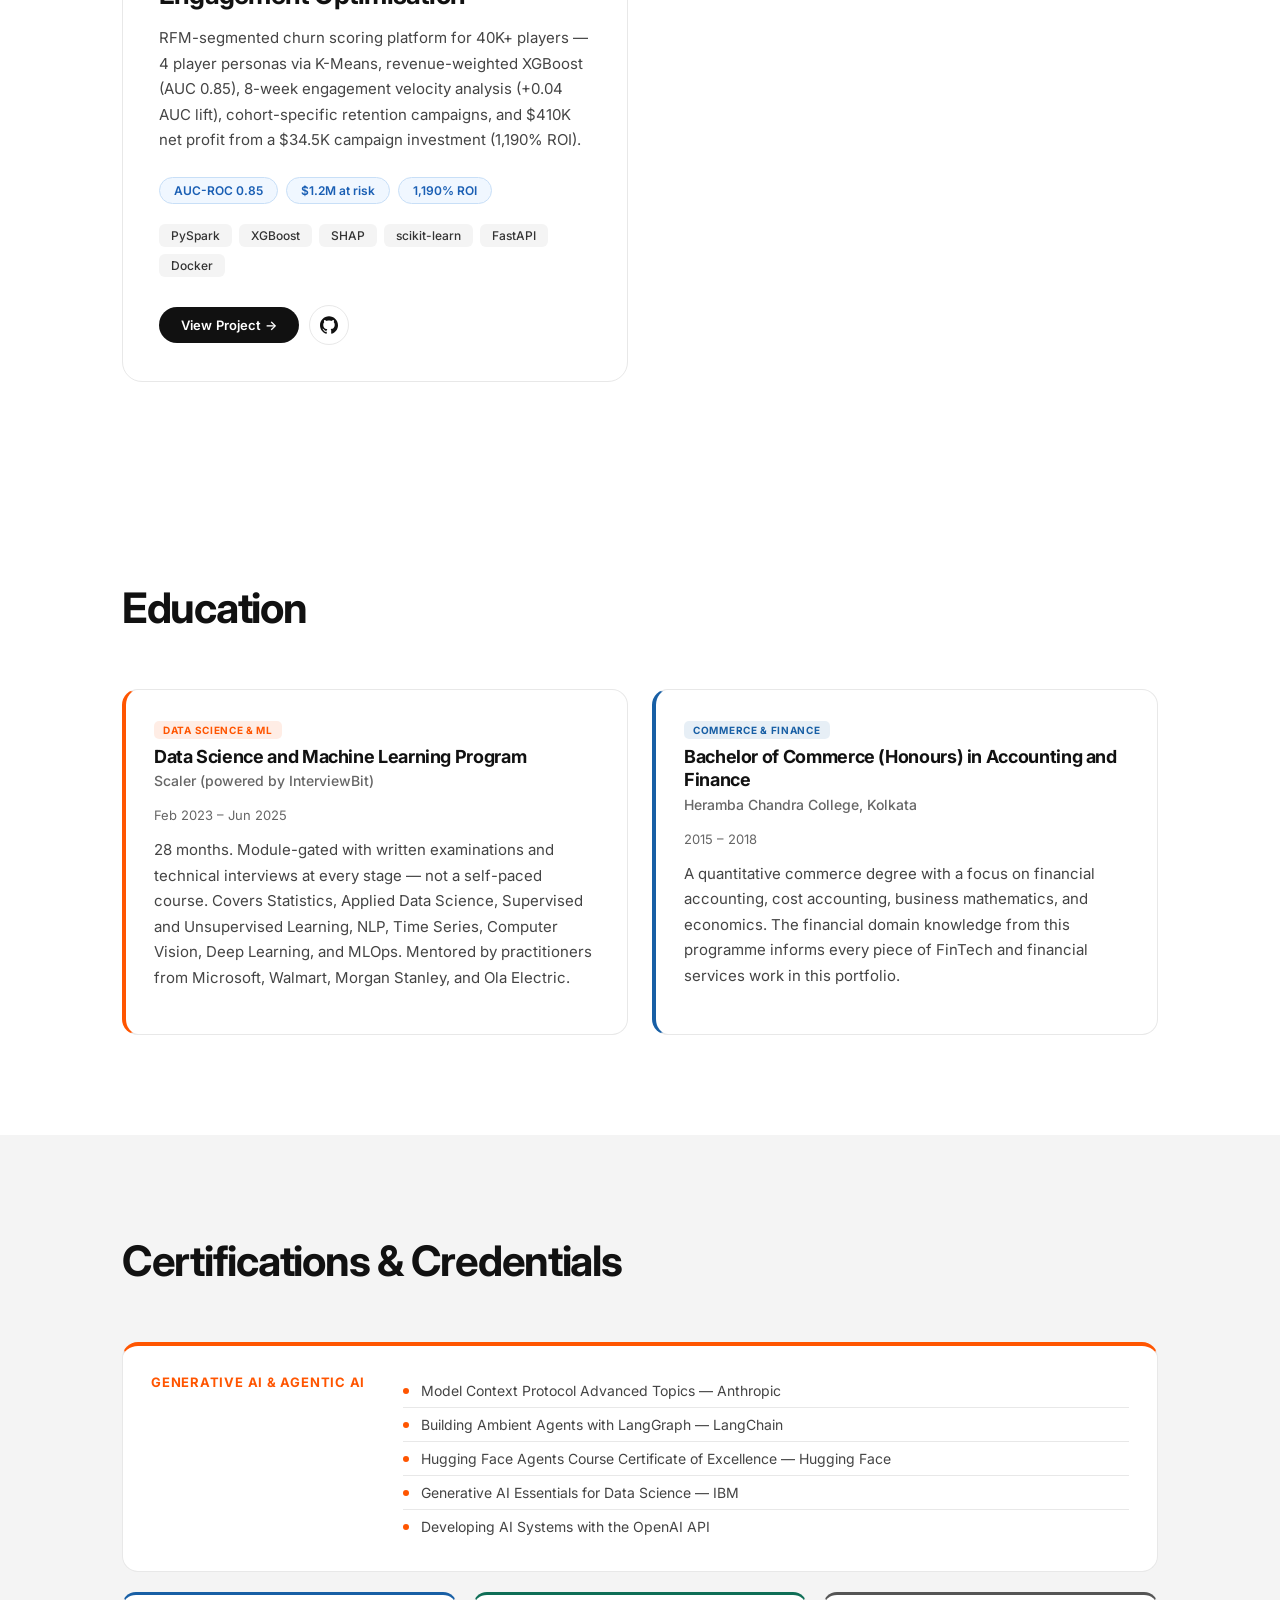
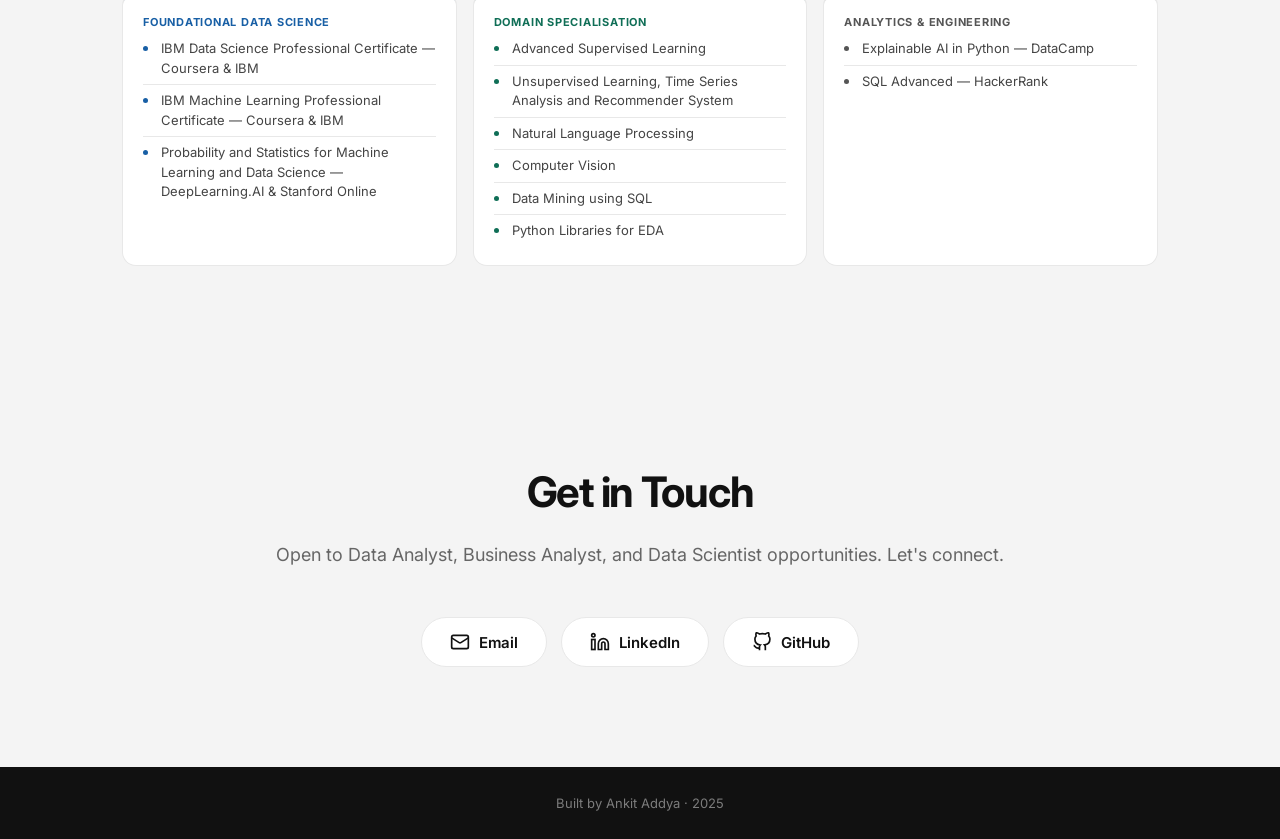
==== commit 621ccd69: "docs: update professional experience summary to reflect ETL and B2B SaaS expertise" ====
--- a/index.html
+++ b/index.html
@@ -69,11 +69,13 @@
       <div class="about-grid">
 
         <div class="about-text">
-          <p>Data Analyst with professional experience at <strong>Decimal Point Analytics</strong>, a business
-            consulting firm, where I built fraud detection platforms, credit risk classifiers and executive dashboards
-            for financial services clients. Adept at leveraging SQL, Python and data visualisation tools like Power BI
-            and Tableau to uncover patterns in complex data, automate analytical workflows and deliver insights that
-            support strategic and operational decision-making across product, finance and compliance functions.</p>
+          <p>Data Analyst with professional experience at <strong>Decimal Point Analytics</strong>, where I engineered
+            robust ETL pipelines, conducted complex ad-hoc analyses, and designed executive dashboards for diverse B2B
+            SaaS clients. Adept at leveraging SQL, Python and data visualisation tools like Power BI and Tableau to
+            uncover
+            patterns in complex data, automate analytical workflows and deliver insights that support strategic and
+            operational
+            decision-making across product, finance and compliance functions.</p>
           <p>Skilled in Snowflake, Databricks and PySpark for large-scale data processing, with hands-on experience
             building Medallion Architecture data pipelines, designing star schema data models and deploying end-to-end
             predictive models from feature engineering through to production inference. Recent projects demonstrate
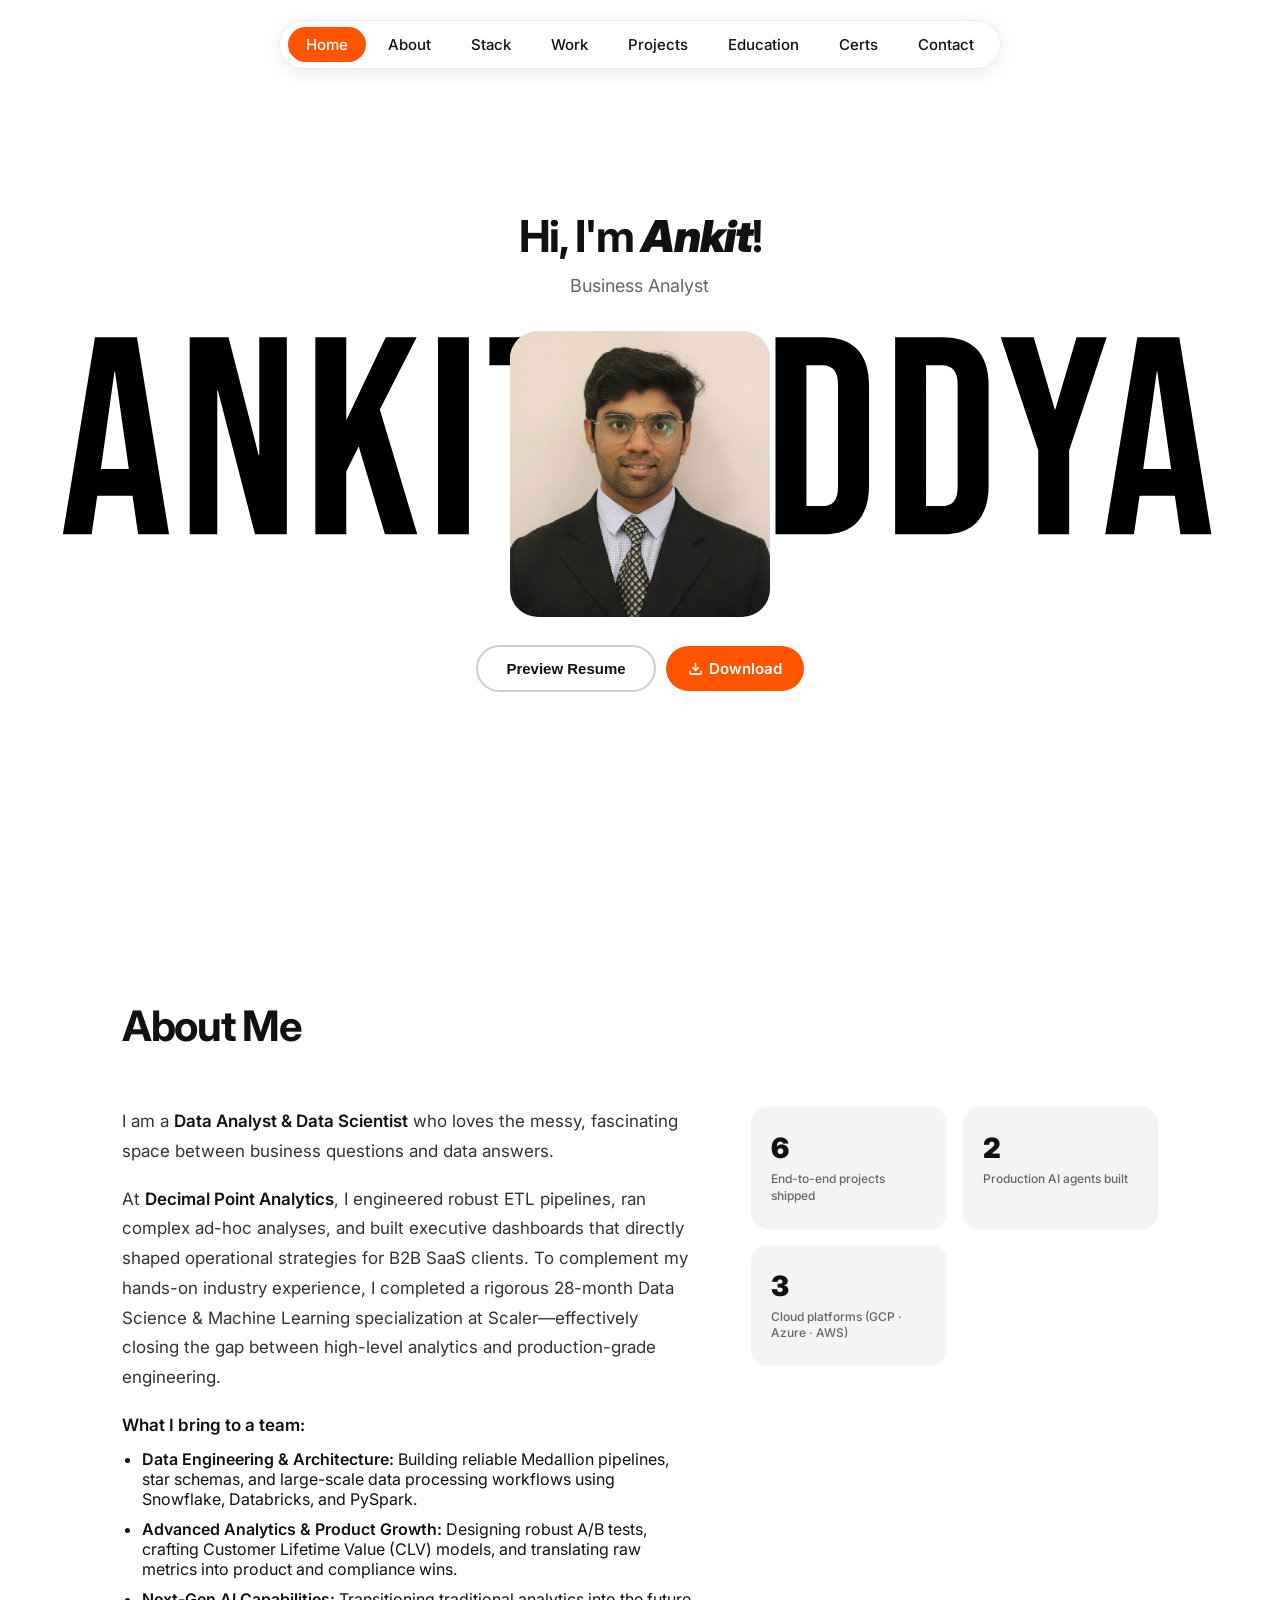
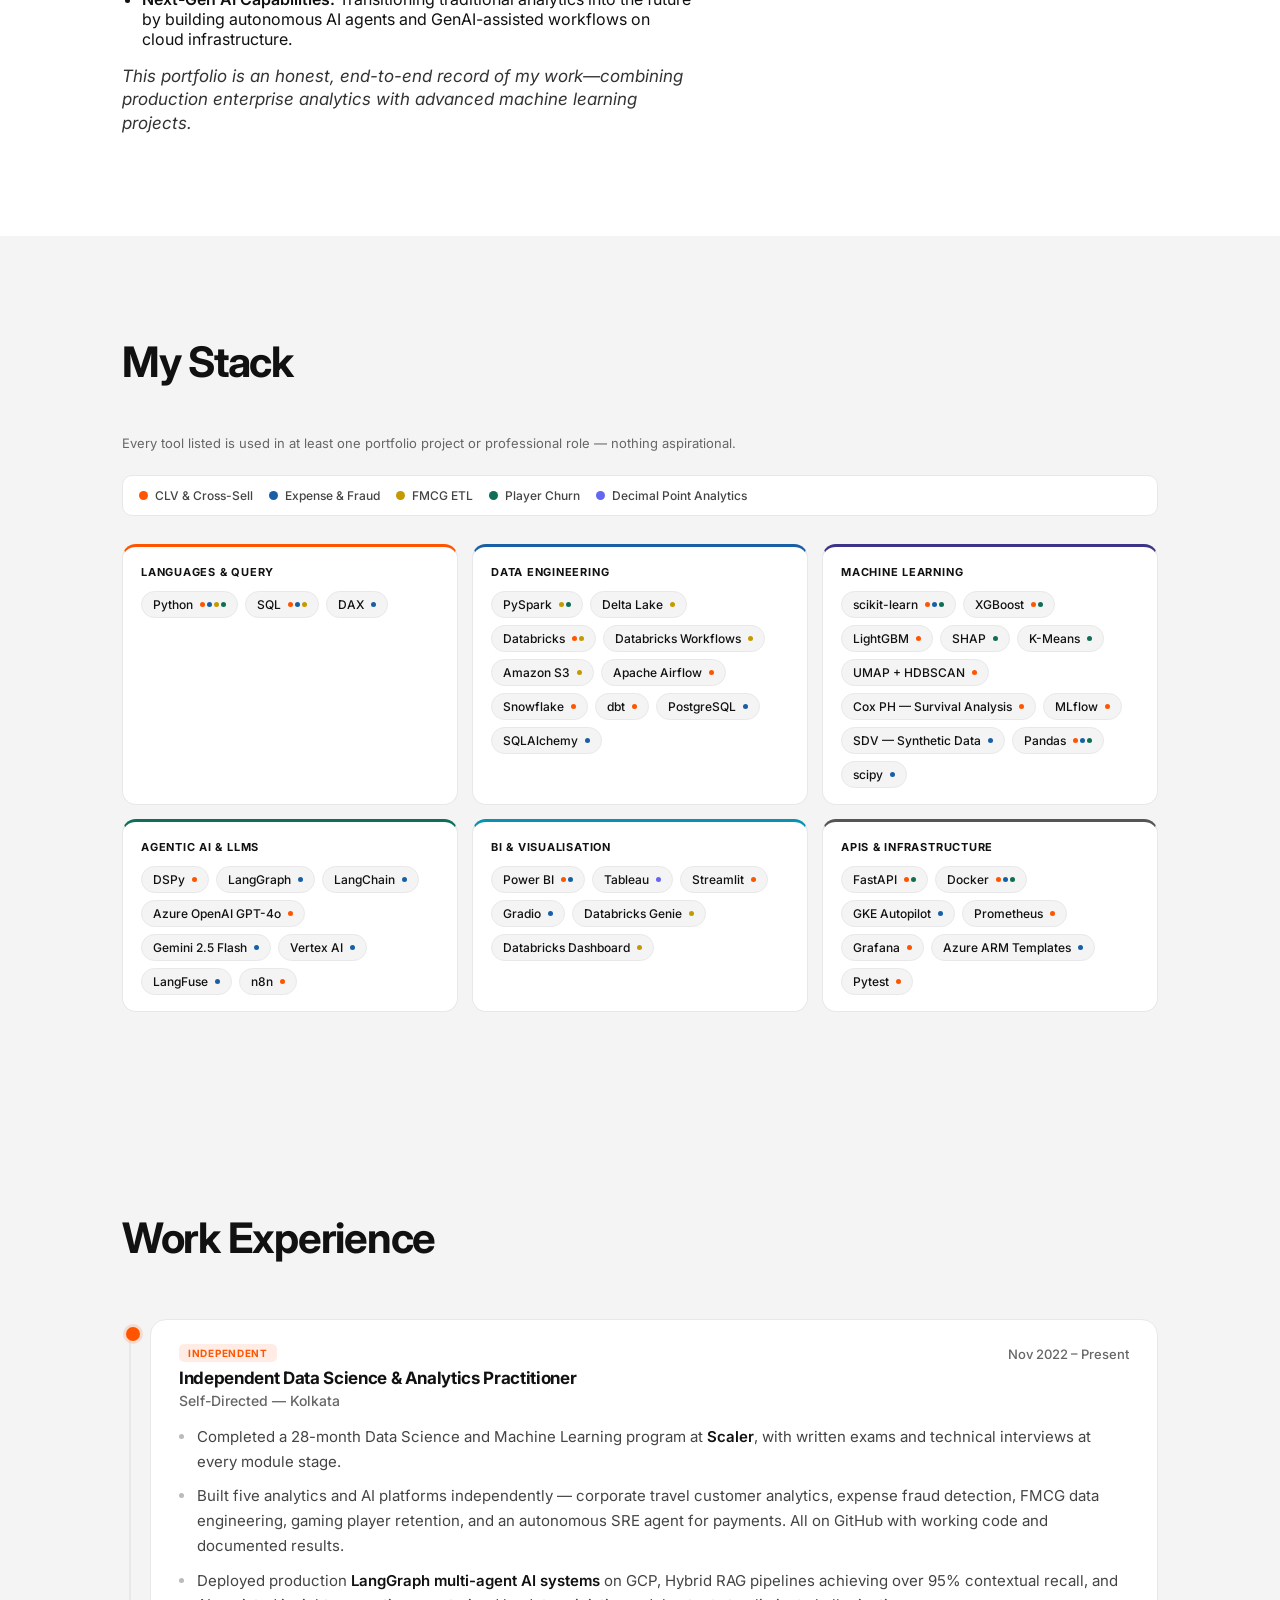
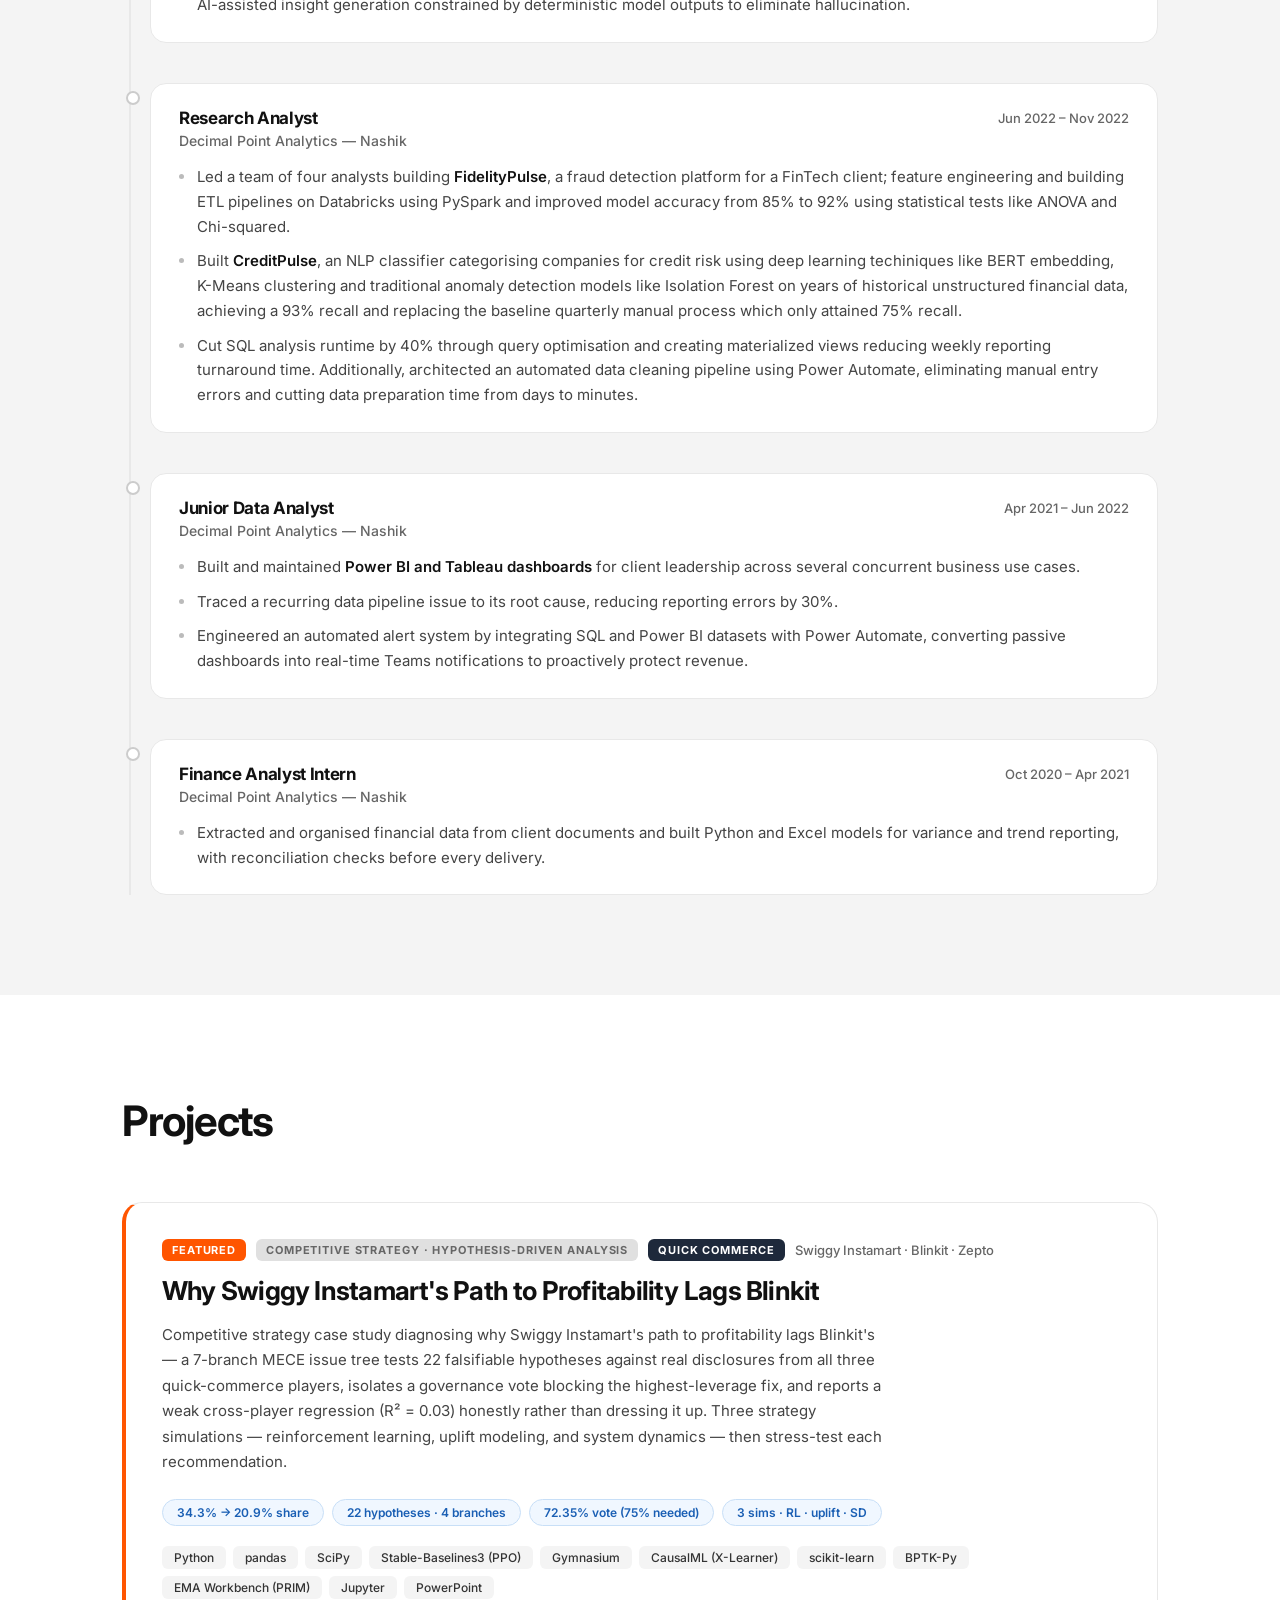
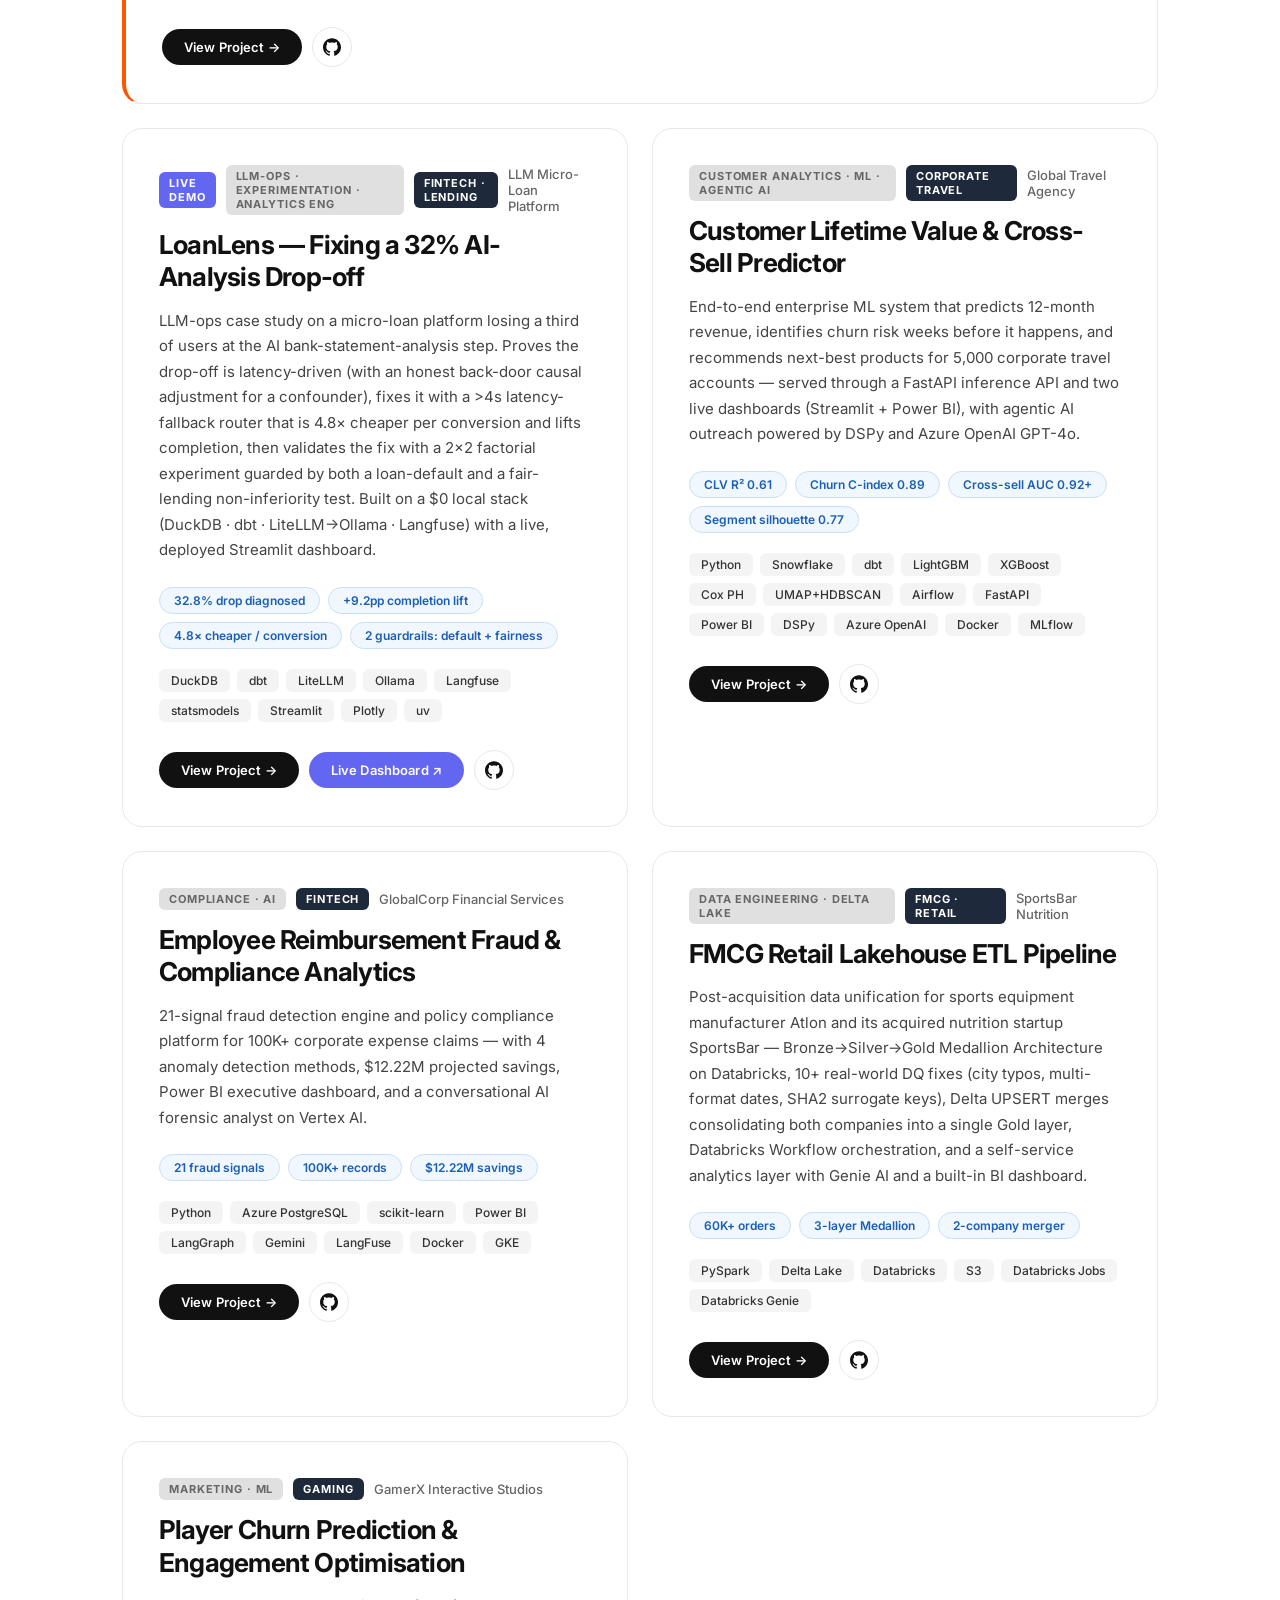
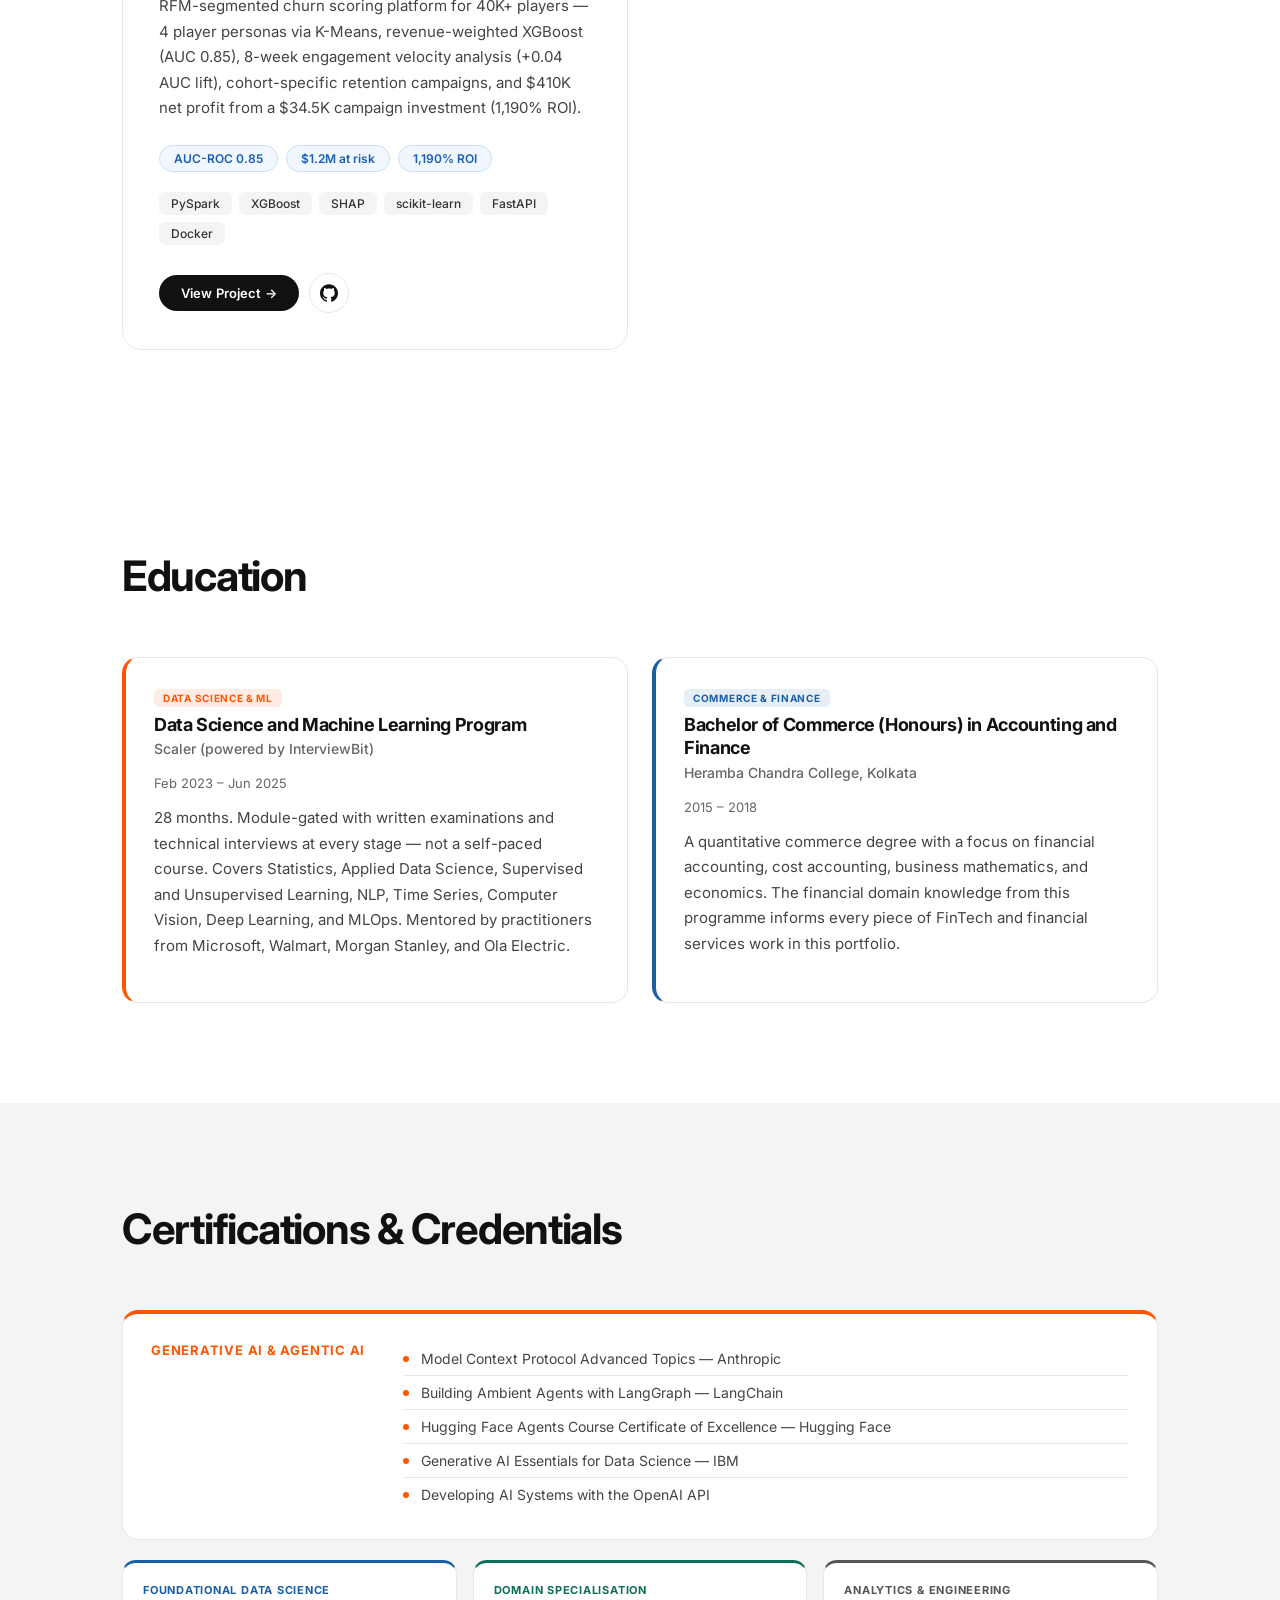
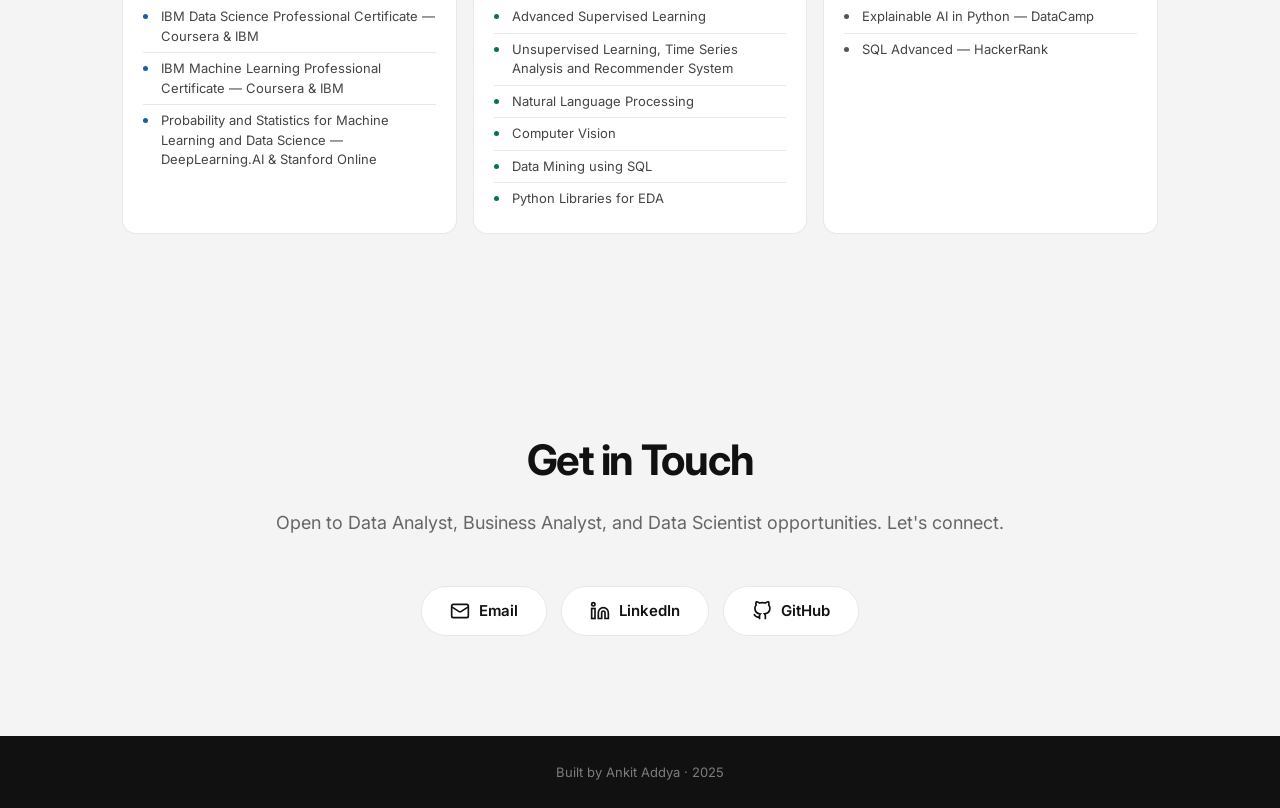
==== commit b58f316c: "refactor: rewrite about section content with structured list and add custom CSS file" ====
--- a/index.html
+++ b/index.html
@@ -69,21 +69,15 @@
       <div class="about-grid">
 
         <div class="about-text">
-          <p>Data Analyst with professional experience at <strong>Decimal Point Analytics</strong>, where I engineered
-            robust ETL pipelines, conducted complex ad-hoc analyses, and designed executive dashboards for diverse B2B
-            SaaS clients. Adept at leveraging SQL, Python and data visualisation tools like Power BI and Tableau to
-            uncover
-            patterns in complex data, automate analytical workflows and deliver insights that support strategic and
-            operational
-            decision-making across product, finance and compliance functions.</p>
-          <p>Skilled in Snowflake, Databricks and PySpark for large-scale data processing, with hands-on experience
-            building Medallion Architecture data pipelines, designing star schema data models and deploying end-to-end
-            predictive models from feature engineering through to production inference. Recent projects demonstrate
-            expertise in A/B experimentation, customer lifetime value modelling, GenAI-assisted analytics and autonomous
-            AI agent systems on cloud-native infrastructure.</p>
-          <p>Curious about the problems that sit between business questions and data answers, I completed a 28-month
-            assessed Data Science and Machine Learning program at <strong>Scaler</strong> to close the gap between
-            analytics and engineering. This portfolio is the honest record of that work.</p>
+          <p>I am a <strong>Data Analyst & Data Scientist</strong> who loves the messy, fascinating space between business questions and data answers.</p>
+          <p>At <strong>Decimal Point Analytics</strong>, I engineered robust ETL pipelines, ran complex ad-hoc analyses, and built executive dashboards that directly shaped operational strategies for B2B SaaS clients. To complement my hands-on industry experience, I completed a rigorous 28-month Data Science & Machine Learning specialization at Scaler—effectively closing the gap between high-level analytics and production-grade engineering.</p>
+          <p><strong>What I bring to a team:</strong></p>
+          <ul>
+            <li><strong>Data Engineering & Architecture:</strong> Building reliable Medallion pipelines, star schemas, and large-scale data processing workflows using Snowflake, Databricks, and PySpark.</li>
+            <li><strong>Advanced Analytics & Product Growth:</strong> Designing robust A/B tests, crafting Customer Lifetime Value (CLV) models, and translating raw metrics into product and compliance wins.</li>
+            <li><strong>Next-Gen AI Capabilities:</strong> Transitioning traditional analytics into the future by building autonomous AI agents and GenAI-assisted workflows on cloud infrastructure.</li>
+          </ul>
+          <p><em>This portfolio is an honest, end-to-end record of my work—combining production enterprise analytics with advanced machine learning projects.</em></p>
         </div>
 
         <div class="about-stats">
--- a/css/style.css
+++ b/css/style.css
@@ -250,7 +250,24 @@
   margin-bottom: 18px;
 }
 
-.about-text p:last-child { margin-bottom: 0; }
+.about-text ul {
+  padding-left: 20px;
+  margin-top: -10px;
+  margin-bottom: 16px;
+}
+
+.about-text li {
+  margin-bottom: 10px;
+}
+
+.about-text li:last-child {
+  margin-bottom: 0;
+}
+
+.about-text p:last-child {
+  margin-bottom: 0;
+  line-height: 1.4;
+}
 
 .about-text strong { color: var(--black); font-weight: 600; }
 
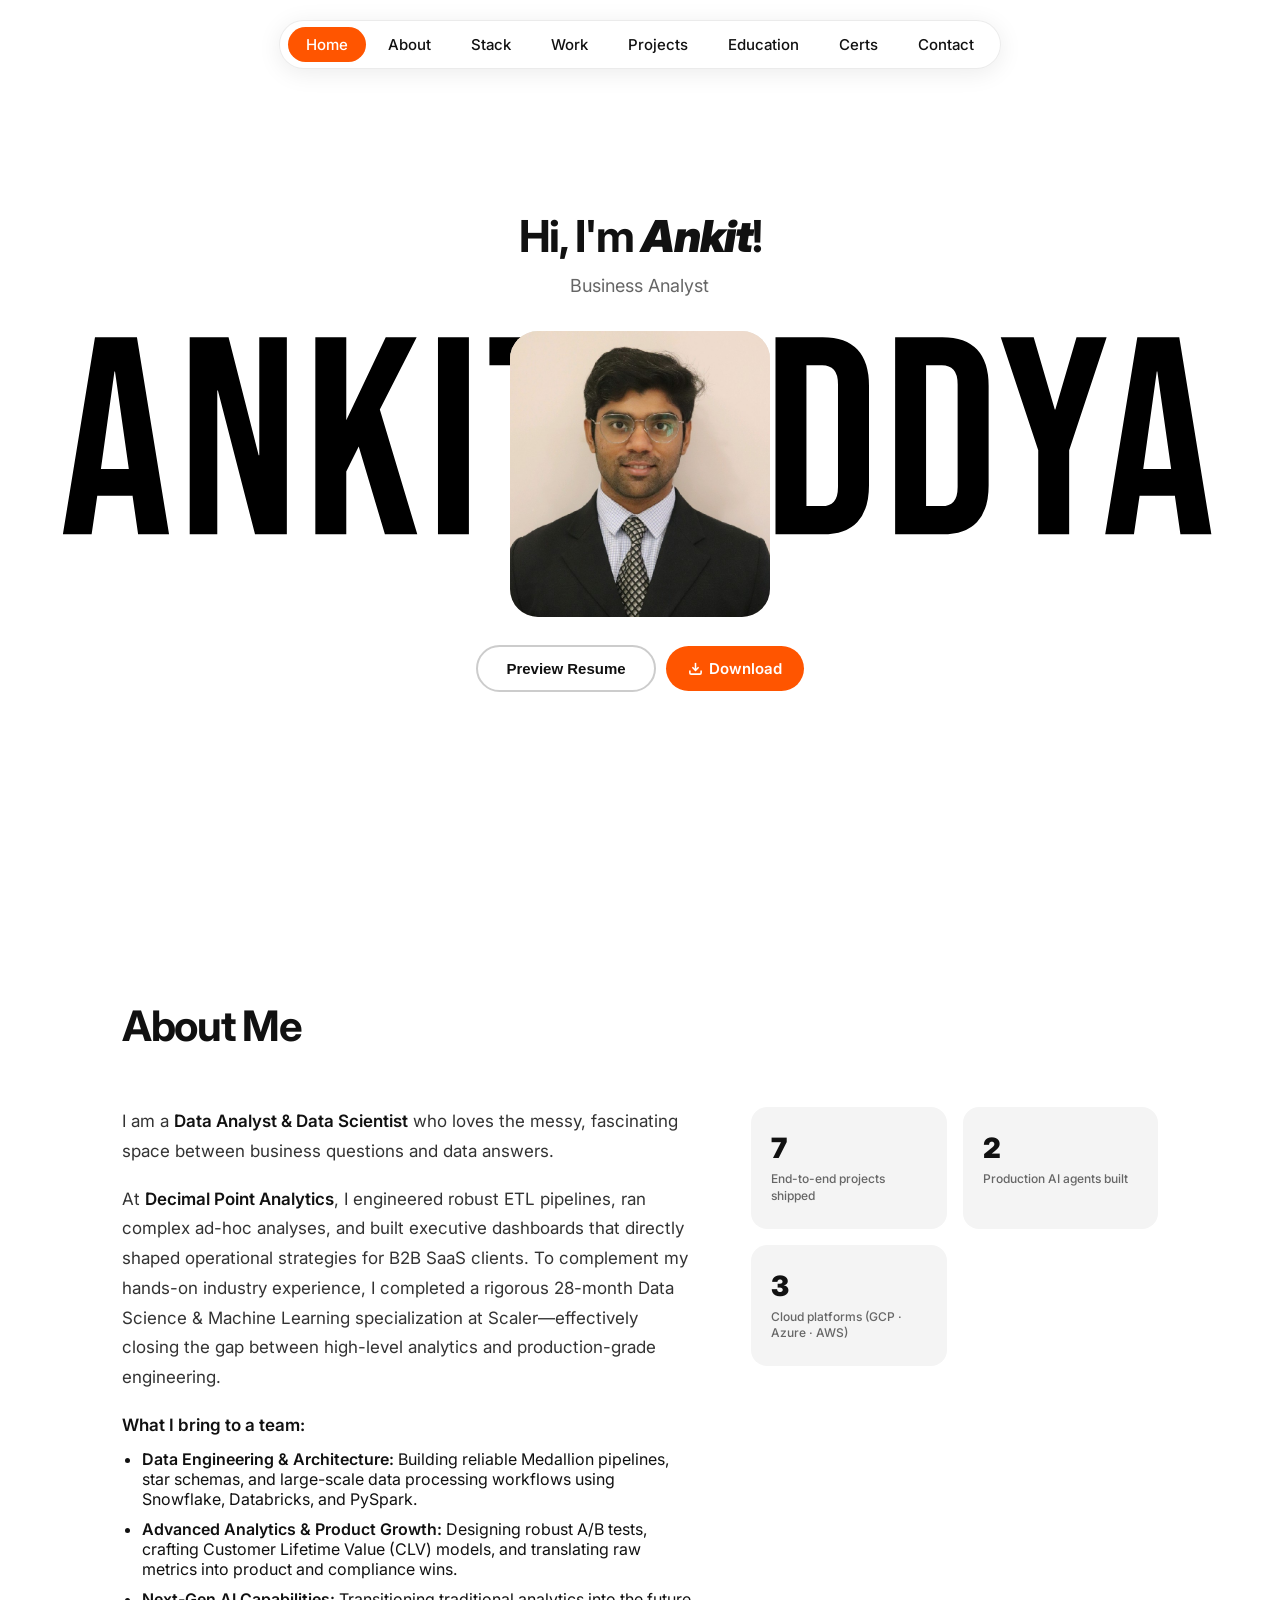
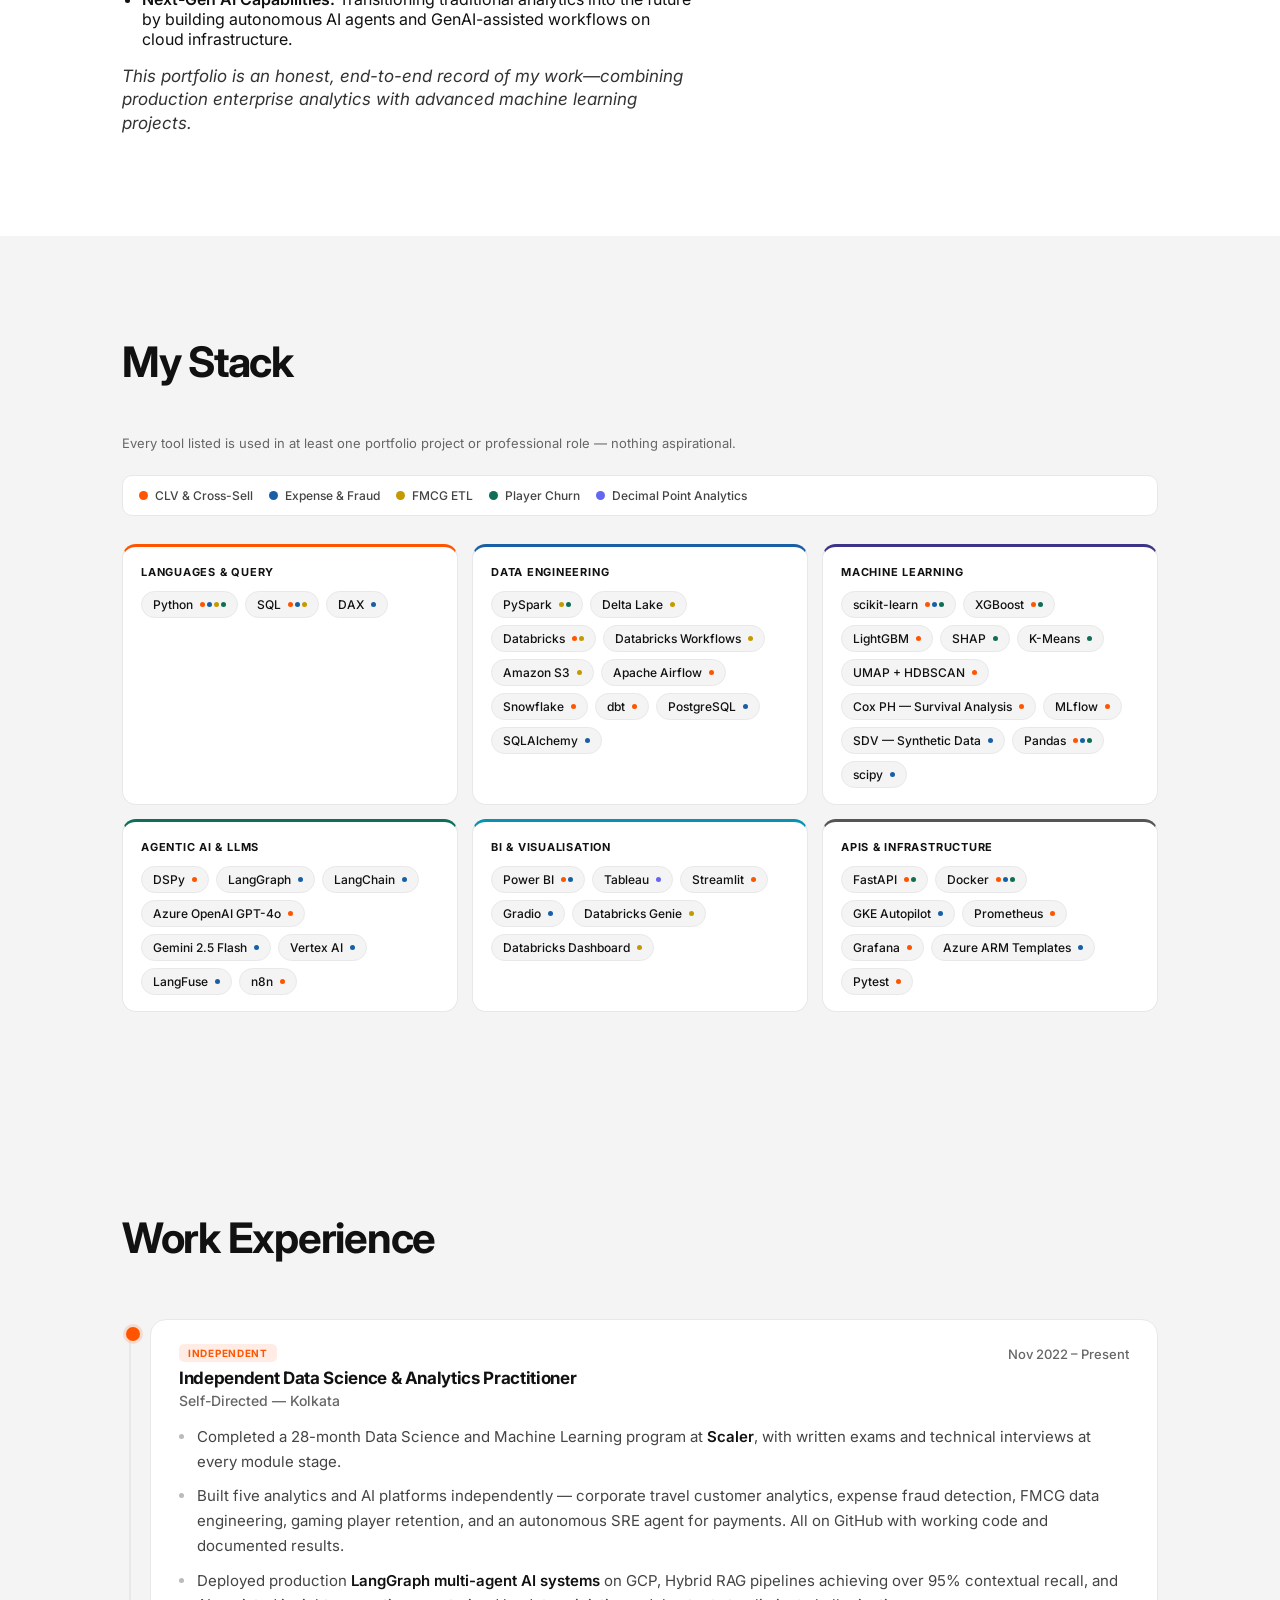
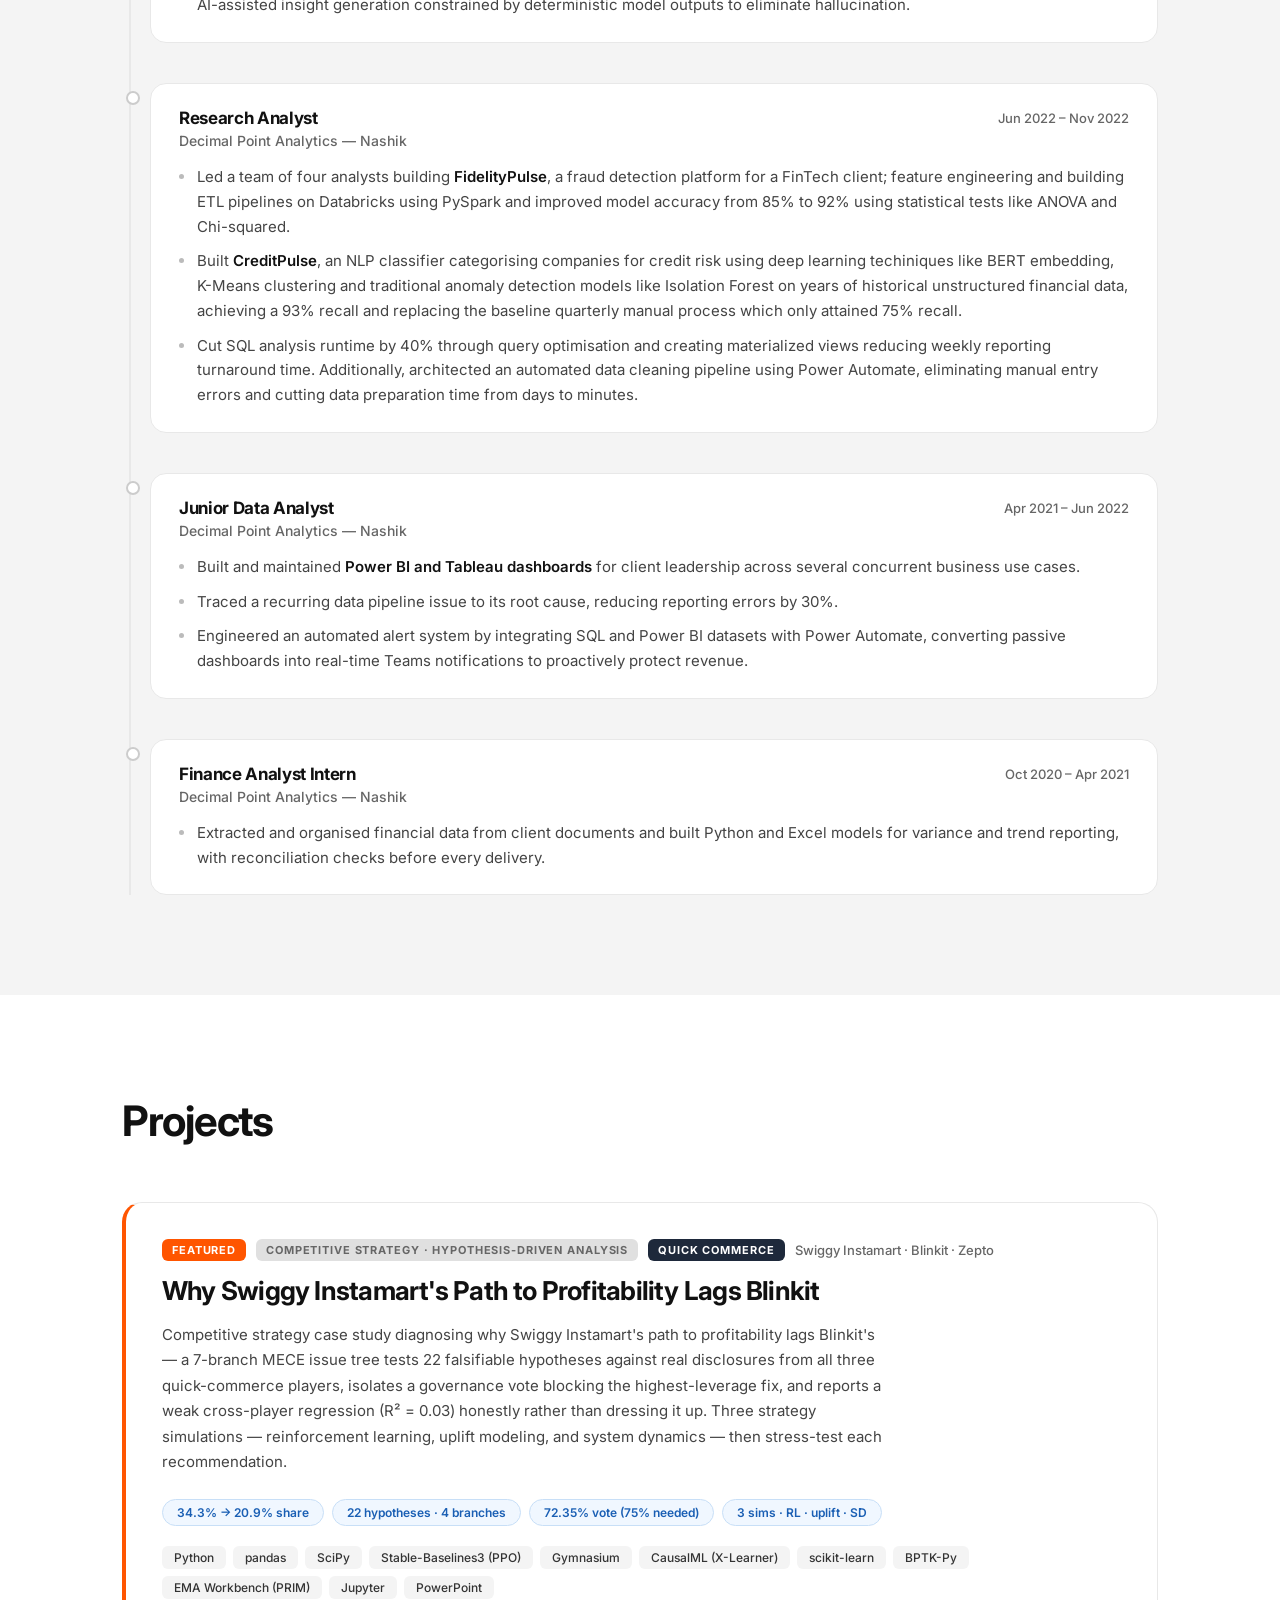
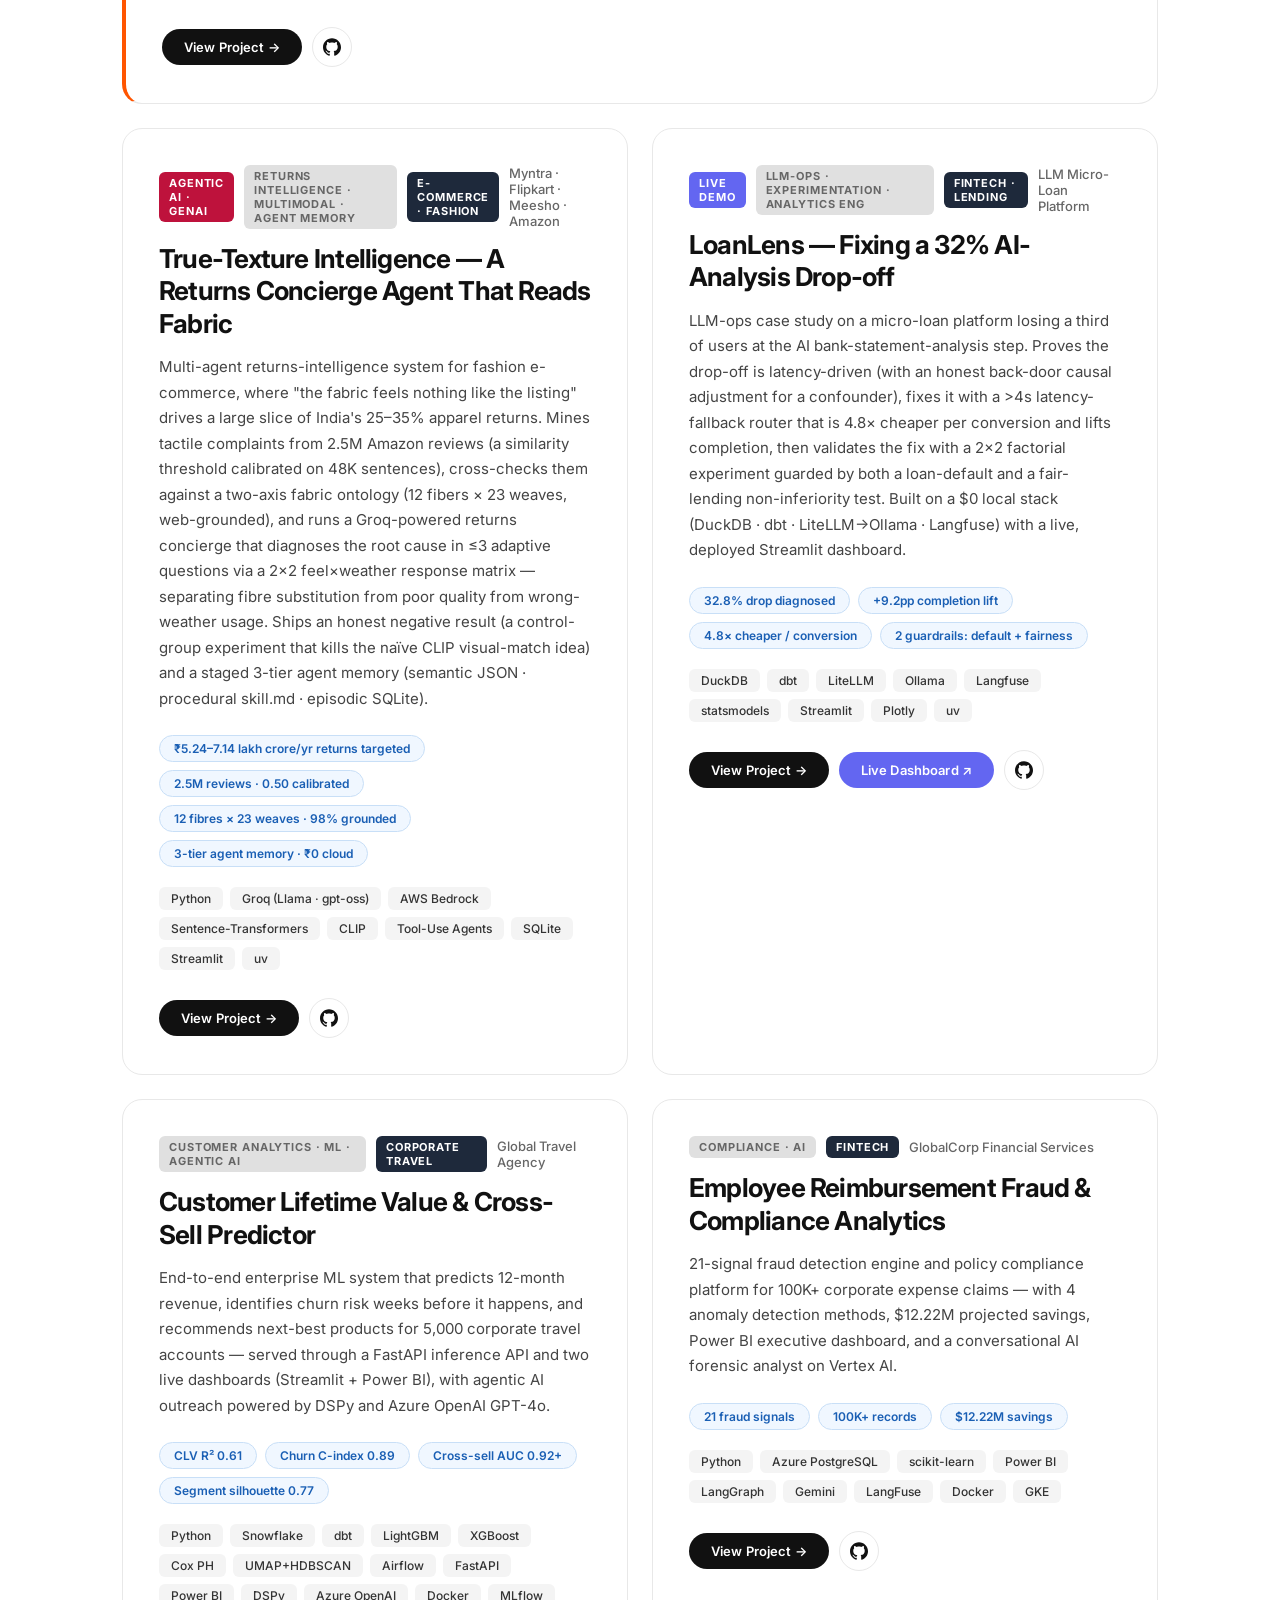
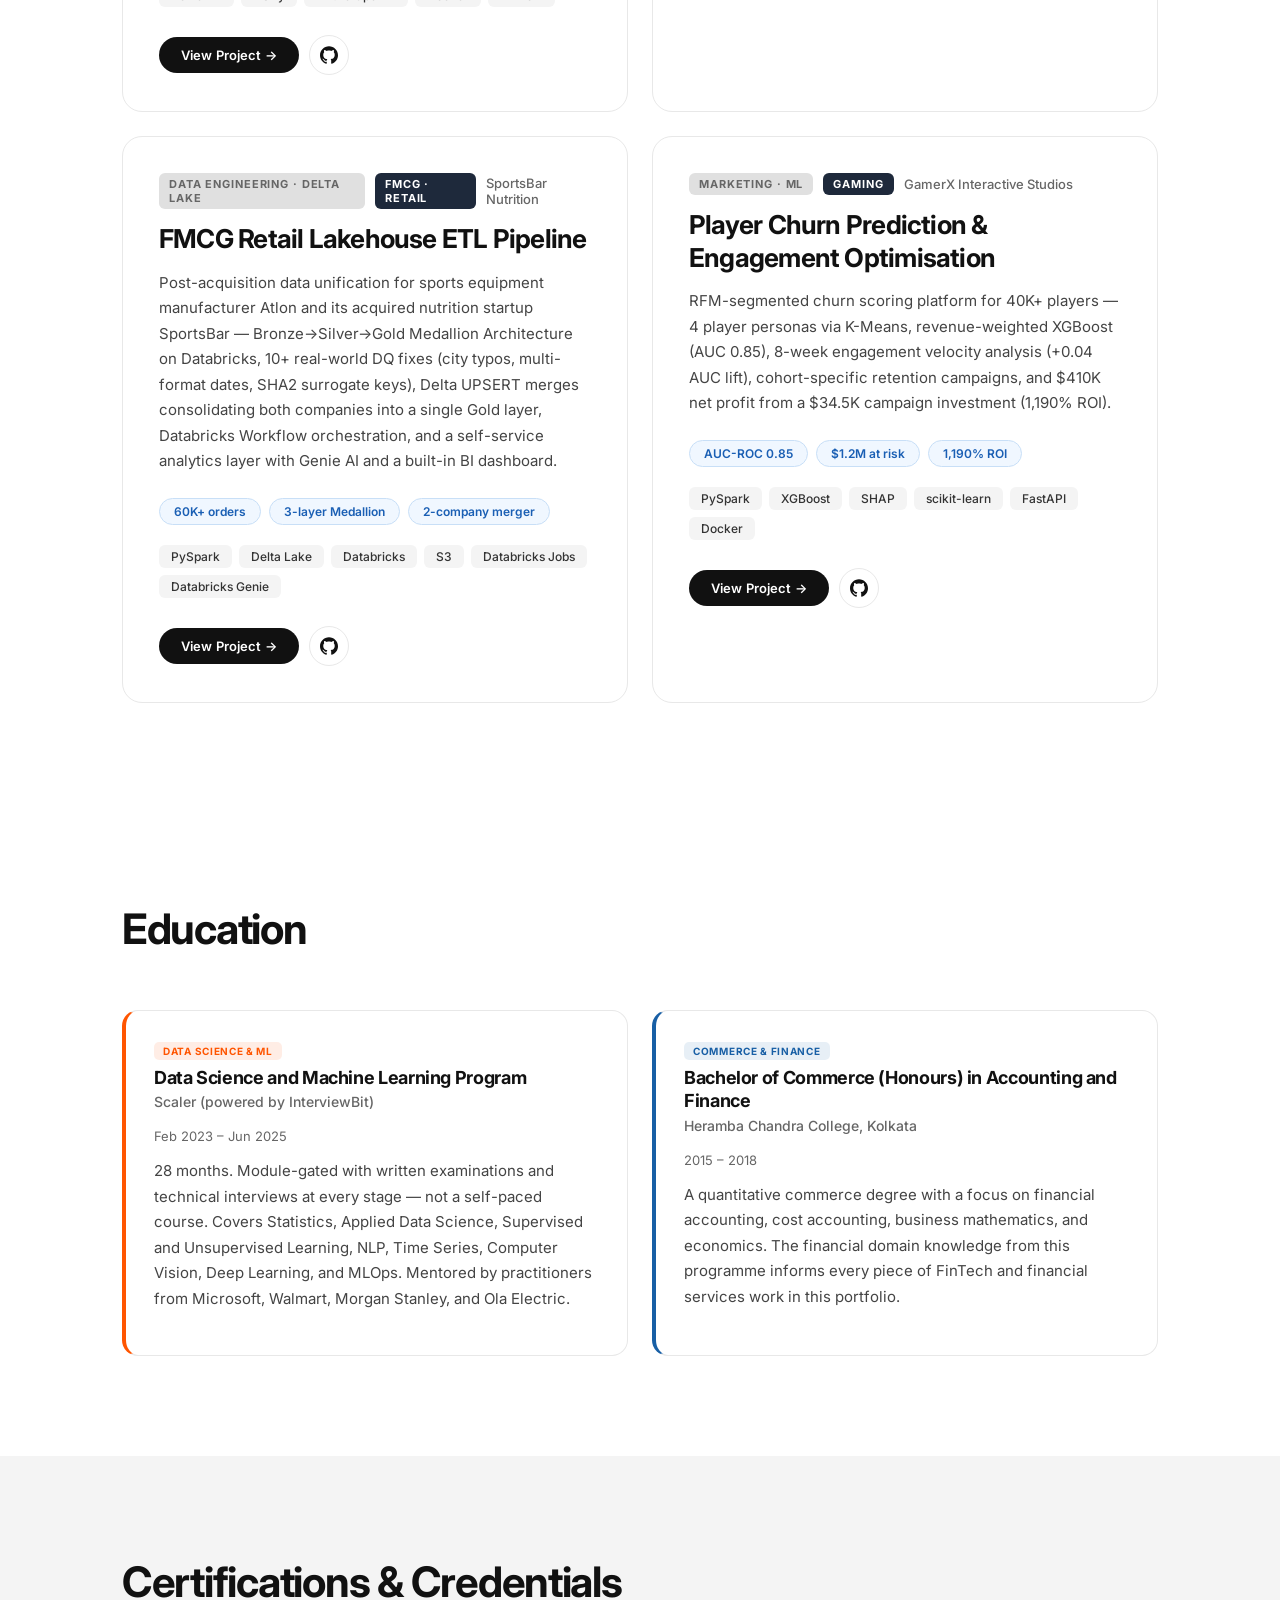
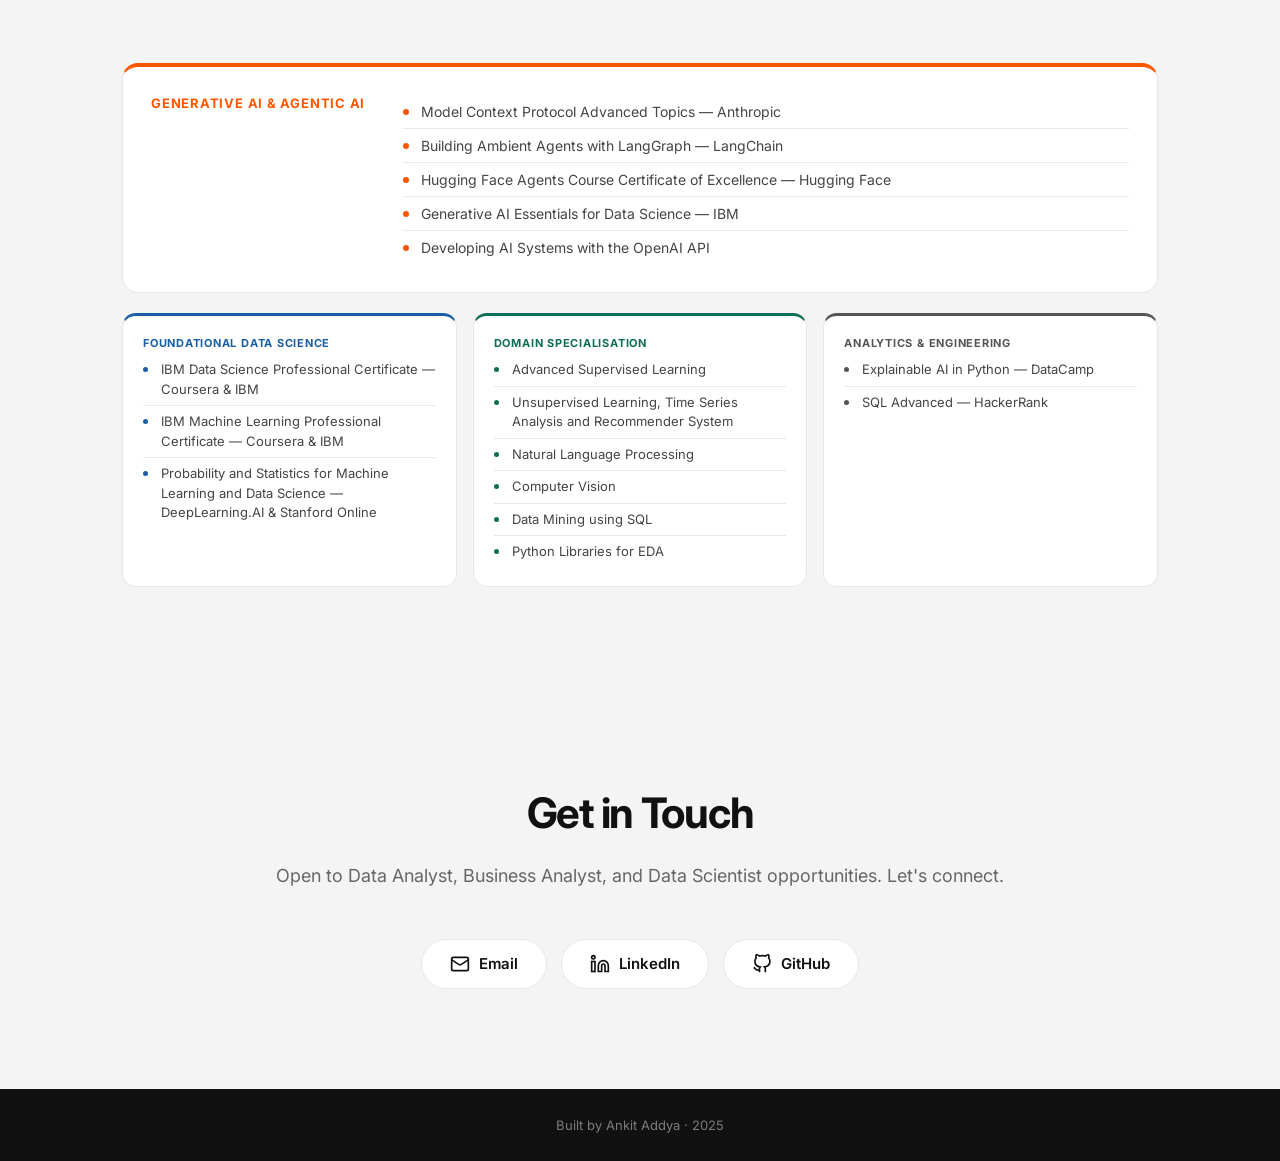
==== commit a26c9e57: "feat: add True-Texture project card and landing page to portfolio" ====
--- a/index.html
+++ b/index.html
@@ -69,20 +69,29 @@
       <div class="about-grid">
 
         <div class="about-text">
-          <p>I am a <strong>Data Analyst & Data Scientist</strong> who loves the messy, fascinating space between business questions and data answers.</p>
-          <p>At <strong>Decimal Point Analytics</strong>, I engineered robust ETL pipelines, ran complex ad-hoc analyses, and built executive dashboards that directly shaped operational strategies for B2B SaaS clients. To complement my hands-on industry experience, I completed a rigorous 28-month Data Science & Machine Learning specialization at Scaler—effectively closing the gap between high-level analytics and production-grade engineering.</p>
+          <p>I am a <strong>Data Analyst & Data Scientist</strong> who loves the messy, fascinating space between
+            business questions and data answers.</p>
+          <p>At <strong>Decimal Point Analytics</strong>, I engineered robust ETL pipelines, ran complex ad-hoc
+            analyses, and built executive dashboards that directly shaped operational strategies for B2B SaaS clients.
+            To complement my hands-on industry experience, I completed a rigorous 28-month Data Science & Machine
+            Learning specialization at Scaler—effectively closing the gap between high-level analytics and
+            production-grade engineering.</p>
           <p><strong>What I bring to a team:</strong></p>
           <ul>
-            <li><strong>Data Engineering & Architecture:</strong> Building reliable Medallion pipelines, star schemas, and large-scale data processing workflows using Snowflake, Databricks, and PySpark.</li>
-            <li><strong>Advanced Analytics & Product Growth:</strong> Designing robust A/B tests, crafting Customer Lifetime Value (CLV) models, and translating raw metrics into product and compliance wins.</li>
-            <li><strong>Next-Gen AI Capabilities:</strong> Transitioning traditional analytics into the future by building autonomous AI agents and GenAI-assisted workflows on cloud infrastructure.</li>
+            <li><strong>Data Engineering & Architecture:</strong> Building reliable Medallion pipelines, star schemas,
+              and large-scale data processing workflows using Snowflake, Databricks, and PySpark.</li>
+            <li><strong>Advanced Analytics & Product Growth:</strong> Designing robust A/B tests, crafting Customer
+              Lifetime Value (CLV) models, and translating raw metrics into product and compliance wins.</li>
+            <li><strong>Next-Gen AI Capabilities:</strong> Transitioning traditional analytics into the future by
+              building autonomous AI agents and GenAI-assisted workflows on cloud infrastructure.</li>
           </ul>
-          <p><em>This portfolio is an honest, end-to-end record of my work—combining production enterprise analytics with advanced machine learning projects.</em></p>
+          <p><em>This portfolio is an honest, end-to-end record of my work—combining production enterprise analytics
+              with advanced machine learning projects.</em></p>
         </div>
 
         <div class="about-stats">
           <div class="stat-card">
-            <span class="stat-num">6</span>
+            <span class="stat-num">7</span>
             <span class="stat-label">End-to-end projects shipped</span>
           </div>
           <div class="stat-card">
@@ -408,10 +417,57 @@
           </div>
         </article>
 
-        <!-- ── 2–6: Two-column grid ── -->
+        <!-- ── 2–7: Two-column grid ── -->
         <div class="projects-sub-grid">
 
-          <!-- ── 2: LoanLens (LLM-Ops, live demo) ── -->
+          <!-- ── 2: True-Texture (Agentic AI · fashion returns) ── -->
+          <article class="project-card">
+            <div class="project-meta">
+              <span class="project-tag" style="background:#BE123C">Agentic AI · GenAI</span>
+              <span class="project-tag project-tag-muted">Returns Intelligence · Multimodal · Agent Memory</span>
+              <span class="project-tag project-tag-industry">E-commerce · Fashion</span>
+              <span class="project-org">Myntra · Flipkart · Meesho · Amazon</span>
+            </div>
+            <h3 class="project-name">True-Texture Intelligence — A Returns Concierge Agent That Reads Fabric</h3>
+            <p class="project-desc">Multi-agent returns-intelligence system for fashion e-commerce, where
+              "the fabric feels nothing like the listing" drives a large slice of India's 25–35% apparel
+              returns. Mines tactile complaints from 2.5M Amazon reviews (a similarity threshold
+              calibrated on 48K sentences), cross-checks them against a two-axis fabric ontology
+              (12 fibers × 23 weaves, web-grounded), and runs a Groq-powered returns concierge that
+              diagnoses the root cause in ≤3 adaptive questions via a 2×2 feel×weather response matrix —
+              separating fibre substitution from poor quality from wrong-weather usage. Ships an honest
+              negative result (a control-group experiment that kills the naïve CLIP visual-match idea)
+              and a staged 3-tier agent memory (semantic JSON · procedural skill.md · episodic SQLite).</p>
+            <div class="project-metrics">
+              <div class="metric-badge">₹5.24–7.14 lakh crore/yr returns targeted</div>
+              <div class="metric-badge">2.5M reviews · 0.50 calibrated</div>
+              <div class="metric-badge">12 fibres × 23 weaves · 98% grounded</div>
+              <div class="metric-badge">3-tier agent memory · ₹0 cloud</div>
+            </div>
+            <div class="project-stack">
+              <span class="stag">Python</span>
+              <span class="stag">Groq (Llama · gpt-oss)</span>
+              <span class="stag">AWS Bedrock</span>
+              <span class="stag">Sentence-Transformers</span>
+              <span class="stag">CLIP</span>
+              <span class="stag">Tool-Use Agents</span>
+              <span class="stag">SQLite</span>
+              <span class="stag">Streamlit</span>
+              <span class="stag">uv</span>
+            </div>
+            <div class="project-actions">
+              <a href="projects/true-texture.html" class="btn-view-project">View Project →</a>
+              <a href="https://github.com/addy9051/True-texture-detector-AI-system" class="btn-github" target="_blank"
+                rel="noopener noreferrer" aria-label="View on GitHub">
+                <svg viewBox="0 0 24 24" xmlns="http://www.w3.org/2000/svg" aria-hidden="true">
+                  <path
+                    d="M12 .297c-6.63 0-12 5.373-12 12 0 5.303 3.438 9.8 8.205 11.385.6.113.82-.258.82-.577 0-.285-.01-1.04-.015-2.04-3.338.724-4.042-1.61-4.042-1.61C4.422 18.07 3.633 17.7 3.633 17.7c-1.087-.744.084-.729.084-.729 1.205.084 1.838 1.236 1.838 1.236 1.07 1.835 2.809 1.305 3.495.998.108-.776.417-1.305.76-1.605-2.665-.3-5.466-1.332-5.466-5.93 0-1.31.465-2.38 1.235-3.22-.135-.303-.54-1.523.105-3.176 0 0 1.005-.322 3.3 1.23.96-.267 1.98-.399 3-.405 1.02.006 2.04.138 3 .405 2.28-1.552 3.285-1.23 3.285-1.23.645 1.653.24 2.873.12 3.176.765.84 1.23 1.91 1.23 3.22 0 4.61-2.805 5.625-5.475 5.92.42.36.81 1.096.81 2.22 0 1.606-.015 2.896-.015 3.286 0 .315.21.69.825.57C20.565 22.092 24 17.592 24 12.297c0-6.627-5.373-12-12-12" />
+                </svg>
+              </a>
+            </div>
+          </article>
+
+          <!-- ── 3: LoanLens (LLM-Ops, live demo) ── -->
           <article class="project-card">
             <div class="project-meta">
               <span class="project-tag" style="background:#6366F1">Live Demo</span>
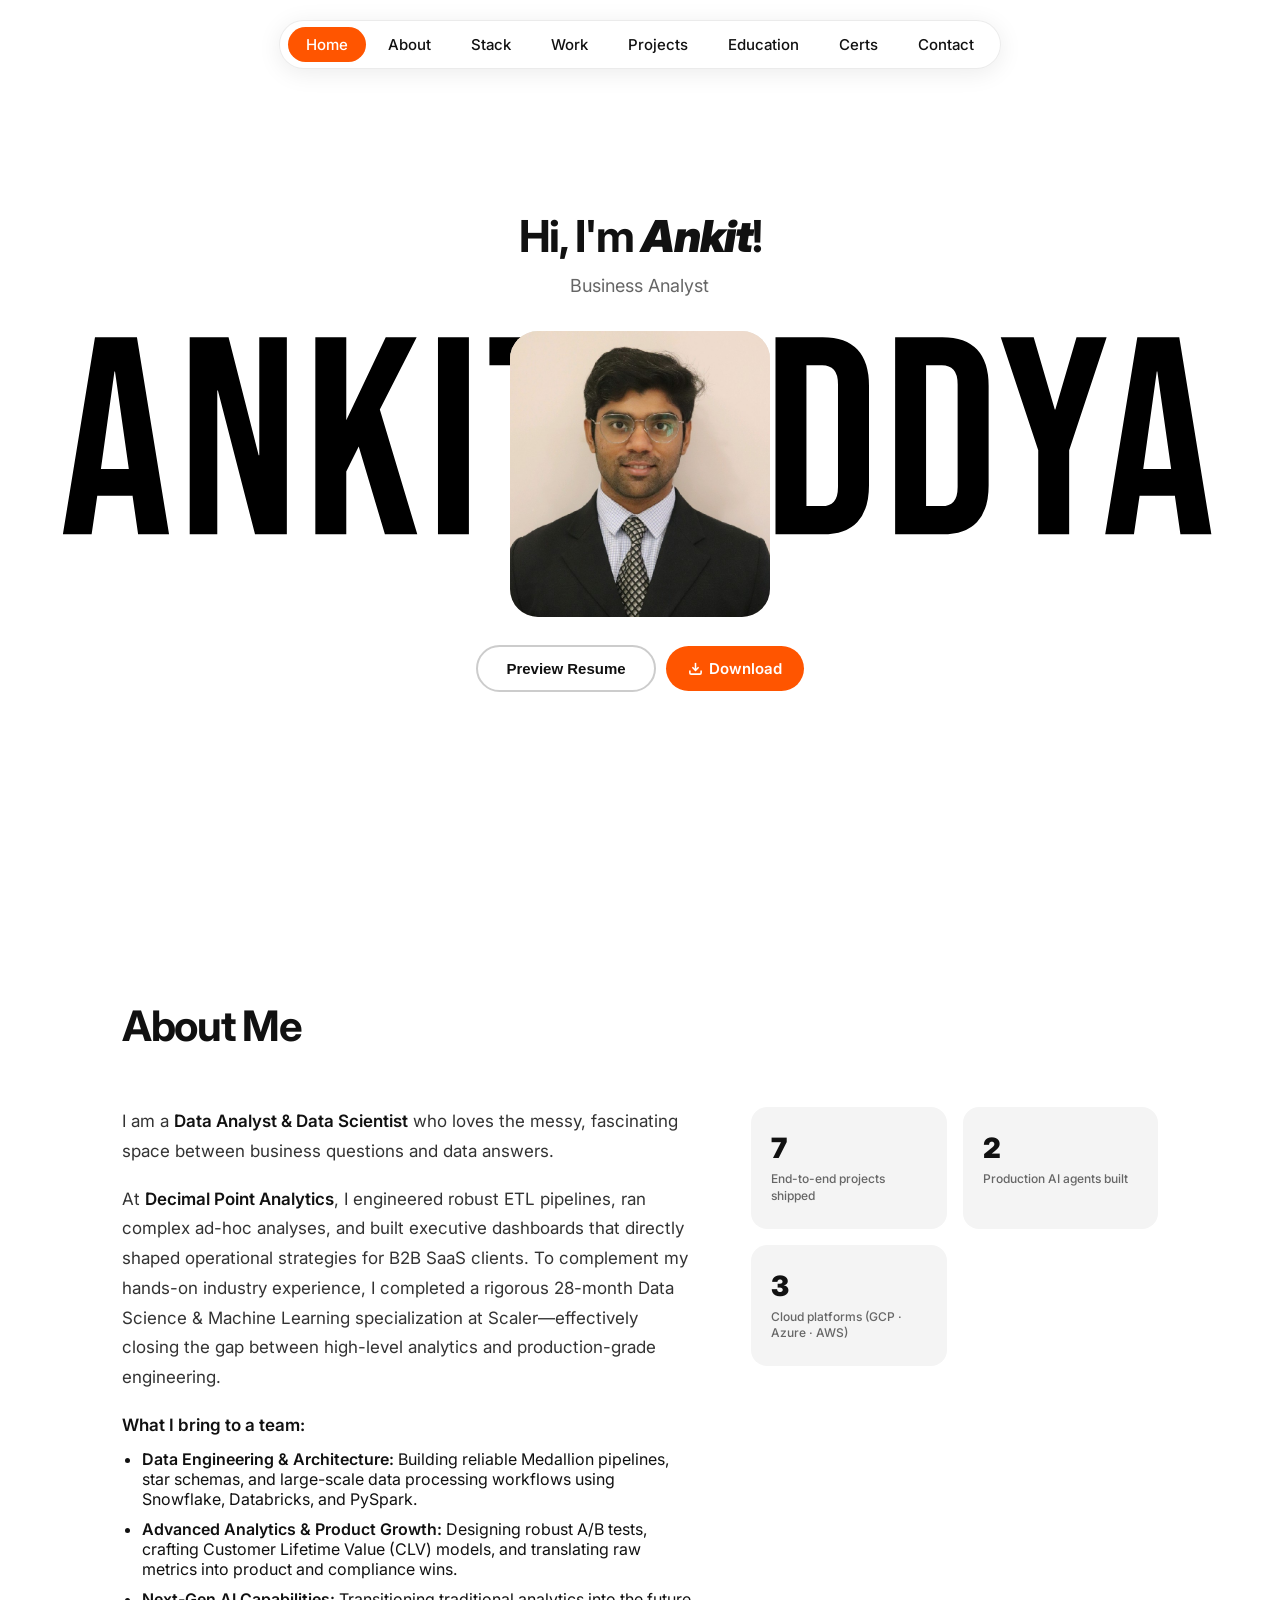
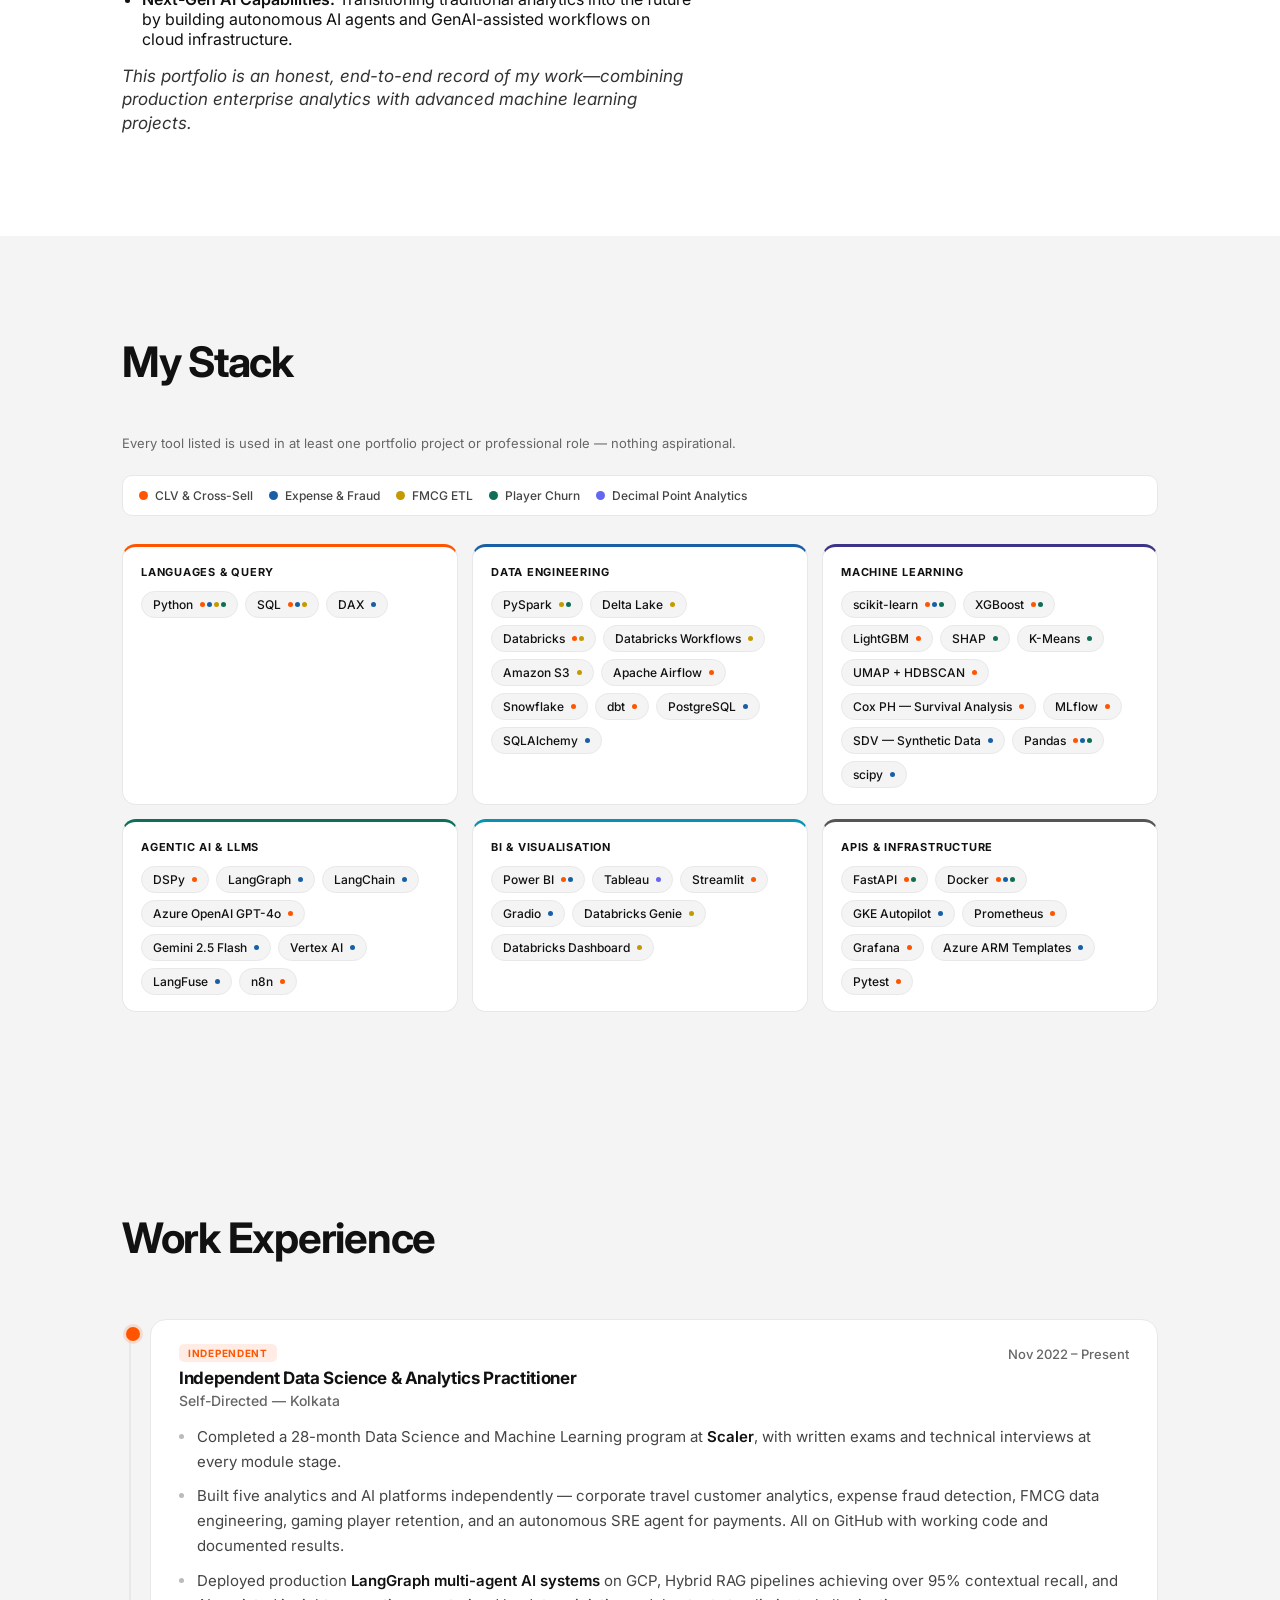
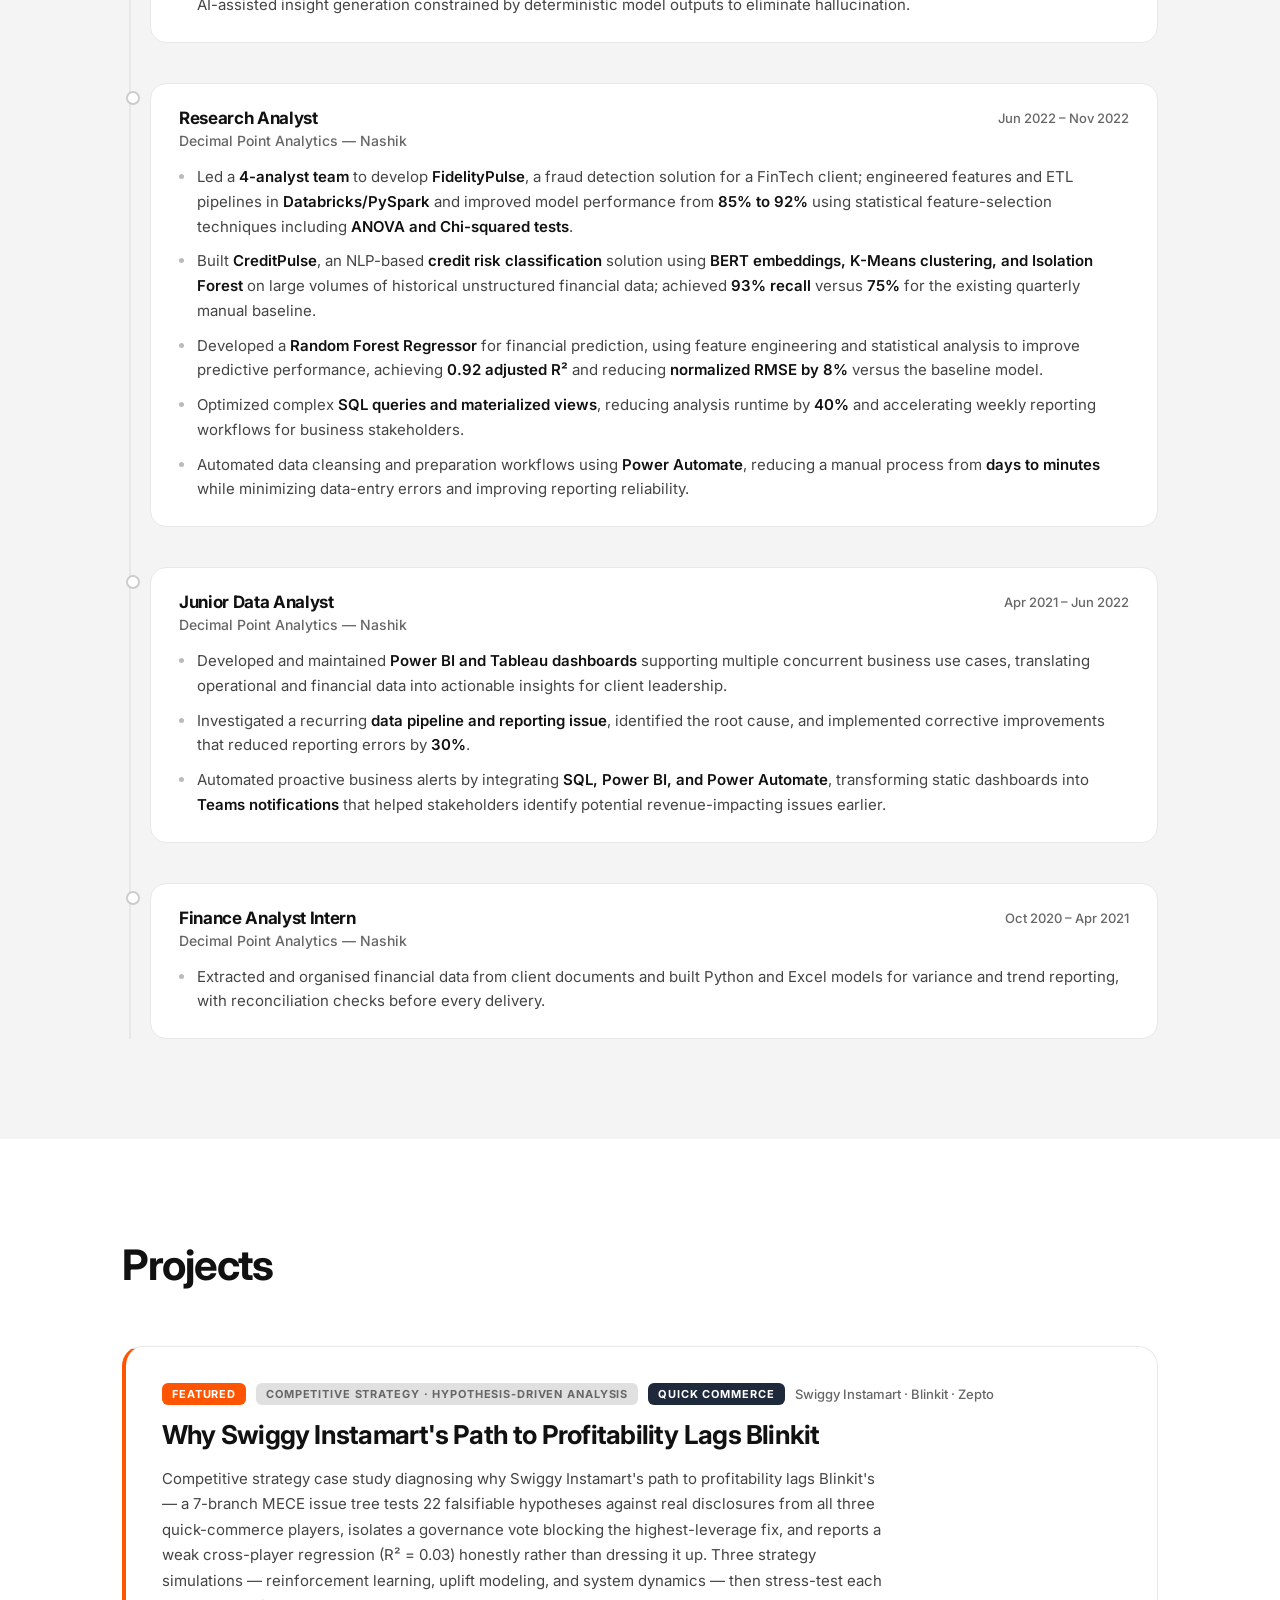
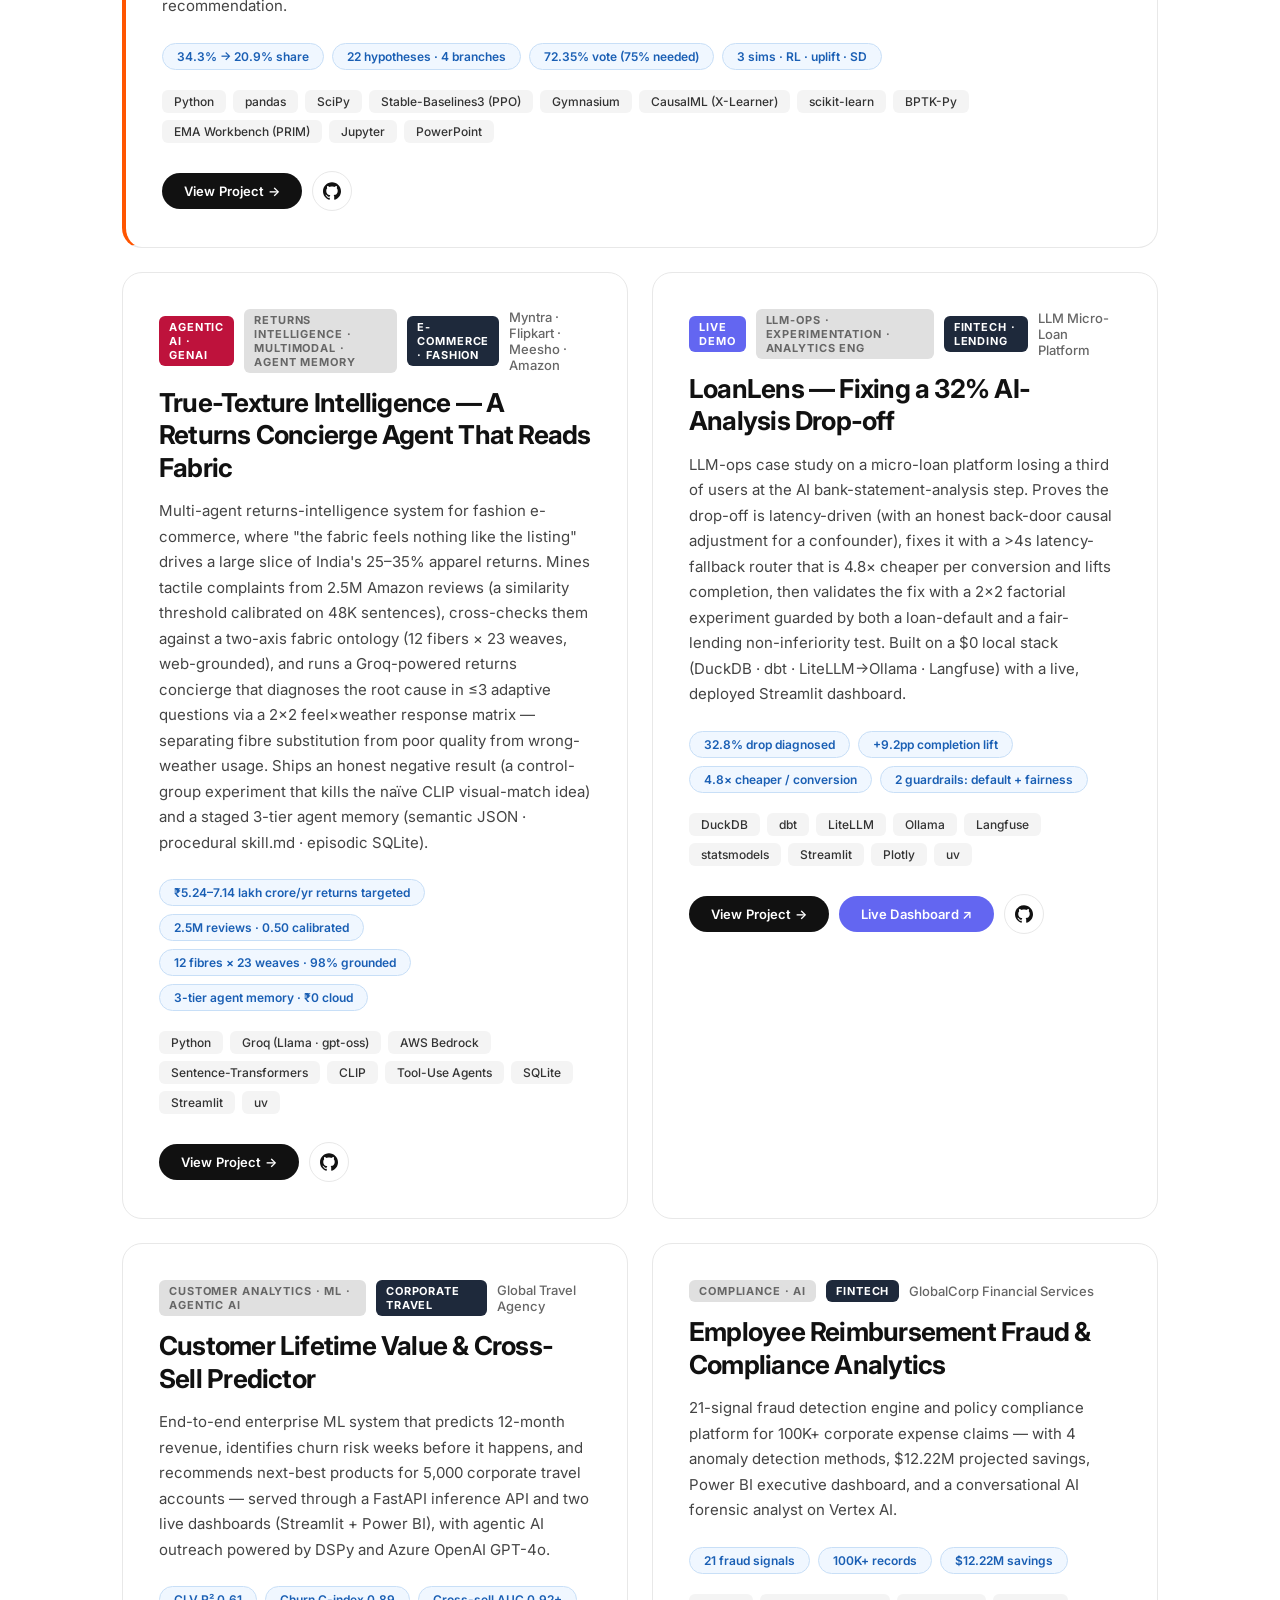
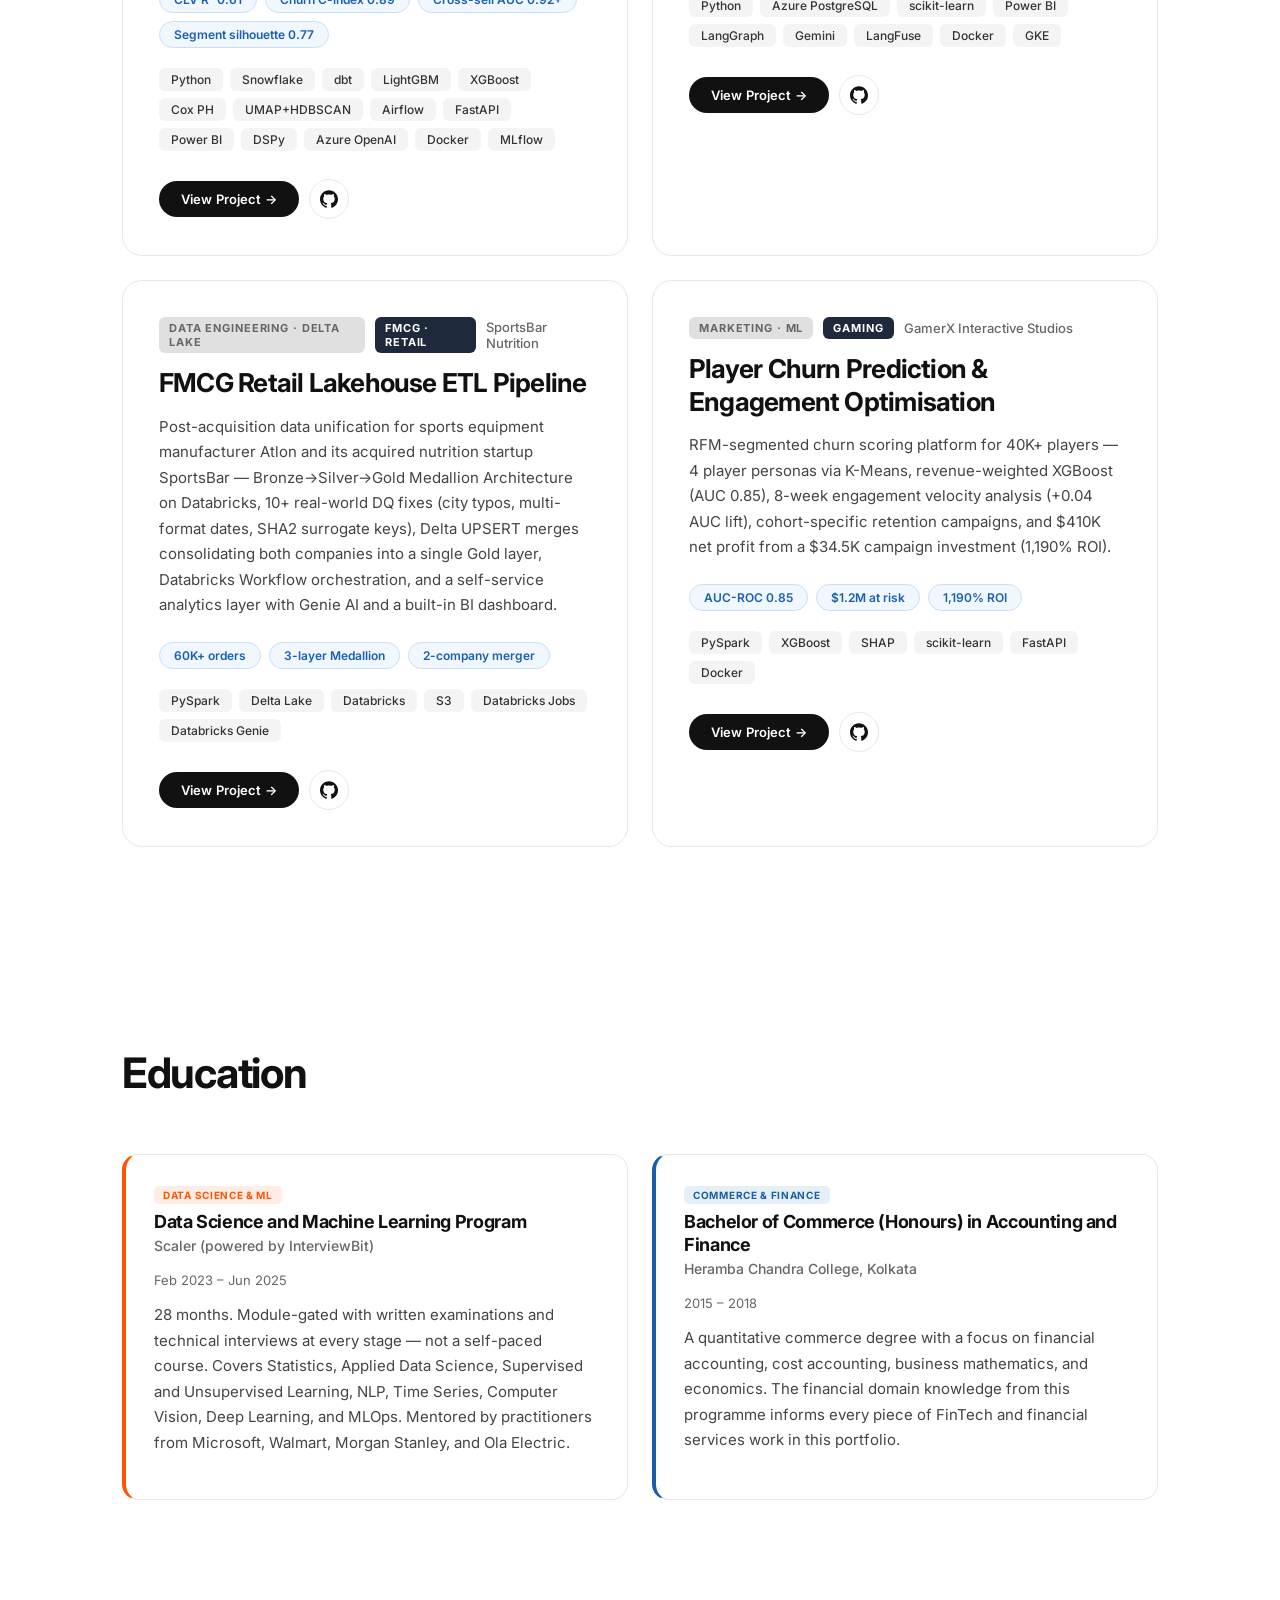
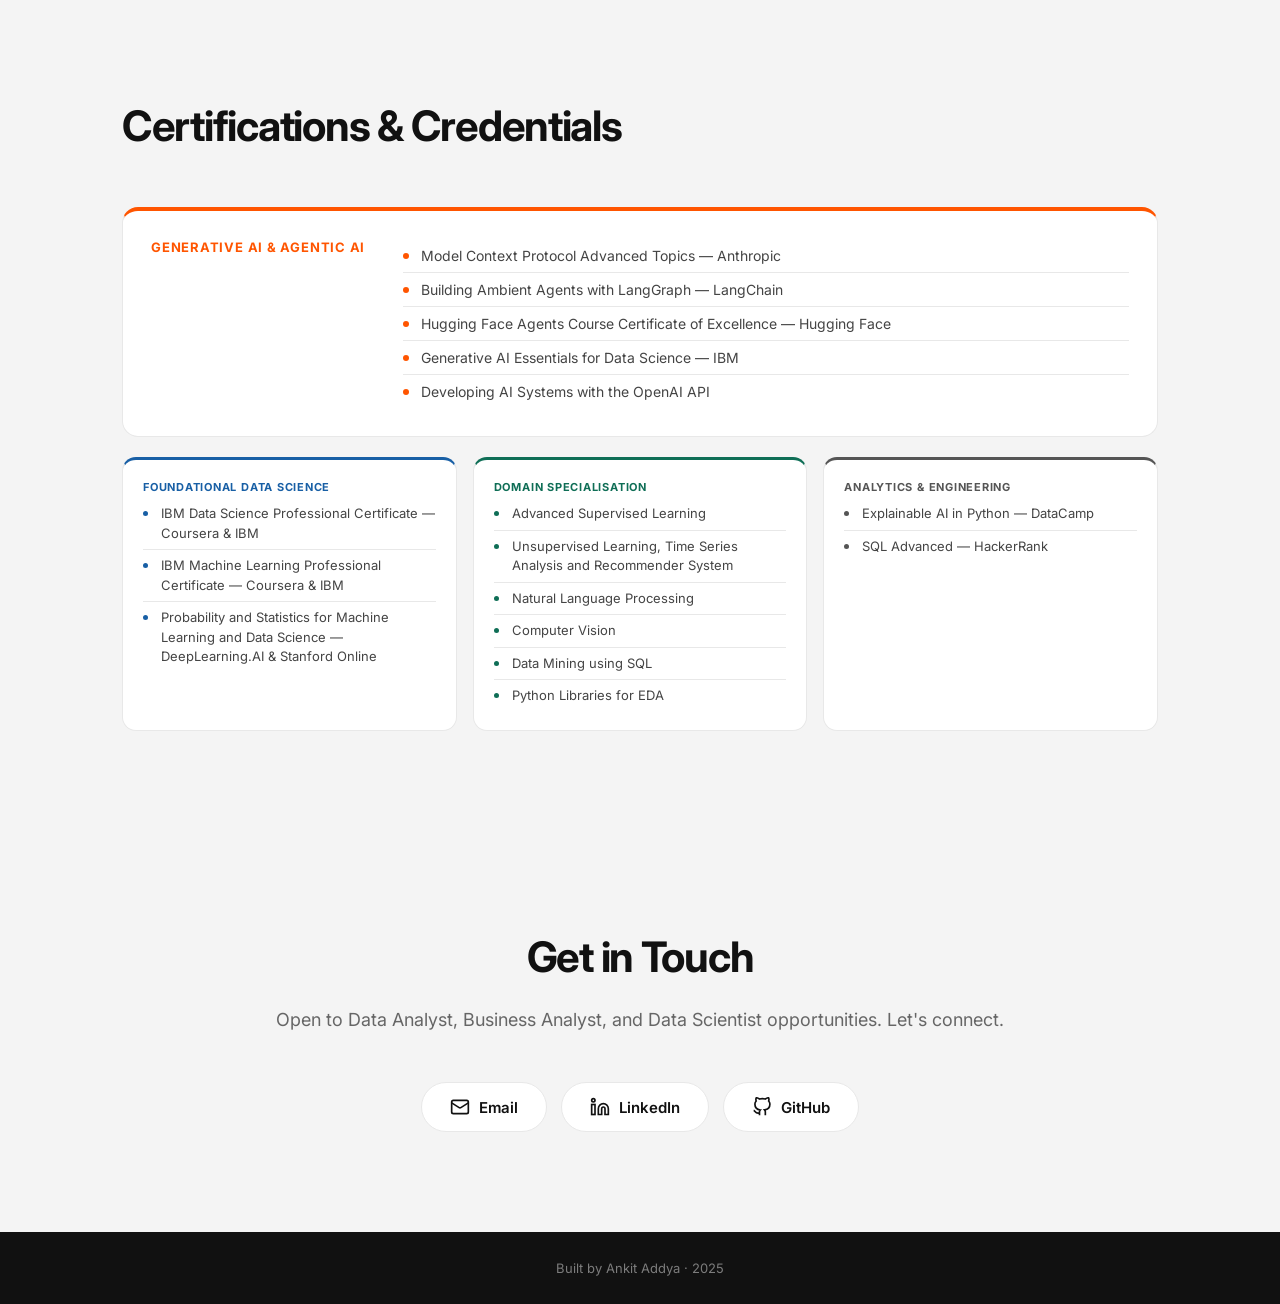
==== commit 7b612c10: "feat: add resume asset and update professional experience details in index.html" ====
--- a/index.html
+++ b/index.html
@@ -306,18 +306,11 @@
               <span class="tl-dates">Jun 2022 &ndash; Nov 2022</span>
             </div>
             <ul class="tl-bullets">
-              <li>Led a team of four analysts building <strong>FidelityPulse</strong>, a fraud detection platform for a
-                FinTech client; feature engineering and building ETL pipelines on Databricks using PySpark and improved
-                model accuracy from 85% to 92% using statistical tests like ANOVA and Chi-squared.</li>
-              <li>Built <strong>CreditPulse</strong>, an NLP classifier categorising companies for credit risk using
-                deep learning techiniques like BERT embedding, K-Means clustering and traditional anomaly detection
-                models like Isolation Forest on years of historical unstructured financial data, achieving a 93% recall
-                and replacing the baseline quarterly manual process which only attained 75% recall.
-              </li>
-              <li>Cut SQL analysis runtime by 40% through query optimisation and creating materialized views reducing
-                weekly reporting turnaround time. Additionally, architected an automated data cleaning pipeline using
-                Power Automate, eliminating manual entry errors and cutting data preparation time from days to minutes.
-              </li>
+              <li>Led a <strong>4-analyst team</strong> to develop <strong>FidelityPulse</strong>, a fraud detection solution for a FinTech client; engineered features and ETL pipelines in <strong>Databricks/PySpark</strong> and improved model performance from <strong>85% to 92%</strong> using statistical feature-selection techniques including <strong>ANOVA and Chi-squared tests</strong>.</li>
+              <li>Built <strong>CreditPulse</strong>, an NLP-based <strong>credit risk classification</strong> solution using <strong>BERT embeddings, K-Means clustering, and Isolation Forest</strong> on large volumes of historical unstructured financial data; achieved <strong>93% recall</strong> versus <strong>75%</strong> for the existing quarterly manual baseline.</li>
+              <li>Developed a <strong>Random Forest Regressor</strong> for financial prediction, using feature engineering and statistical analysis to improve predictive performance, achieving <strong>0.92 adjusted R²</strong> and reducing <strong>normalized RMSE by 8%</strong> versus the baseline model.</li>
+              <li>Optimized complex <strong>SQL queries and materialized views</strong>, reducing analysis runtime by <strong>40%</strong> and accelerating weekly reporting workflows for business stakeholders.</li>
+              <li>Automated data cleansing and preparation workflows using <strong>Power Automate</strong>, reducing a manual process from <strong>days to minutes</strong> while minimizing data-entry errors and improving reporting reliability.</li>
             </ul>
           </div>
         </div>
@@ -334,11 +327,9 @@
               <span class="tl-dates">Apr 2021 &ndash; Jun 2022</span>
             </div>
             <ul class="tl-bullets">
-              <li>Built and maintained <strong>Power BI and Tableau dashboards</strong> for client leadership across
-                several concurrent business use cases.</li>
-              <li>Traced a recurring data pipeline issue to its root cause, reducing reporting errors by 30%.</li>
-              <li>Engineered an automated alert system by integrating SQL and Power BI datasets with Power Automate,
-                converting passive dashboards into real-time Teams notifications to proactively protect revenue.</li>
+              <li>Developed and maintained <strong>Power BI and Tableau dashboards</strong> supporting multiple concurrent business use cases, translating operational and financial data into actionable insights for client leadership.</li>
+              <li>Investigated a recurring <strong>data pipeline and reporting issue</strong>, identified the root cause, and implemented corrective improvements that reduced reporting errors by <strong>30%</strong>.</li>
+              <li>Automated proactive business alerts by integrating <strong>SQL, Power BI, and Power Automate</strong>, transforming static dashboards into <strong>Teams notifications</strong> that helped stakeholders identify potential revenue-impacting issues earlier.</li>
             </ul>
           </div>
         </div>
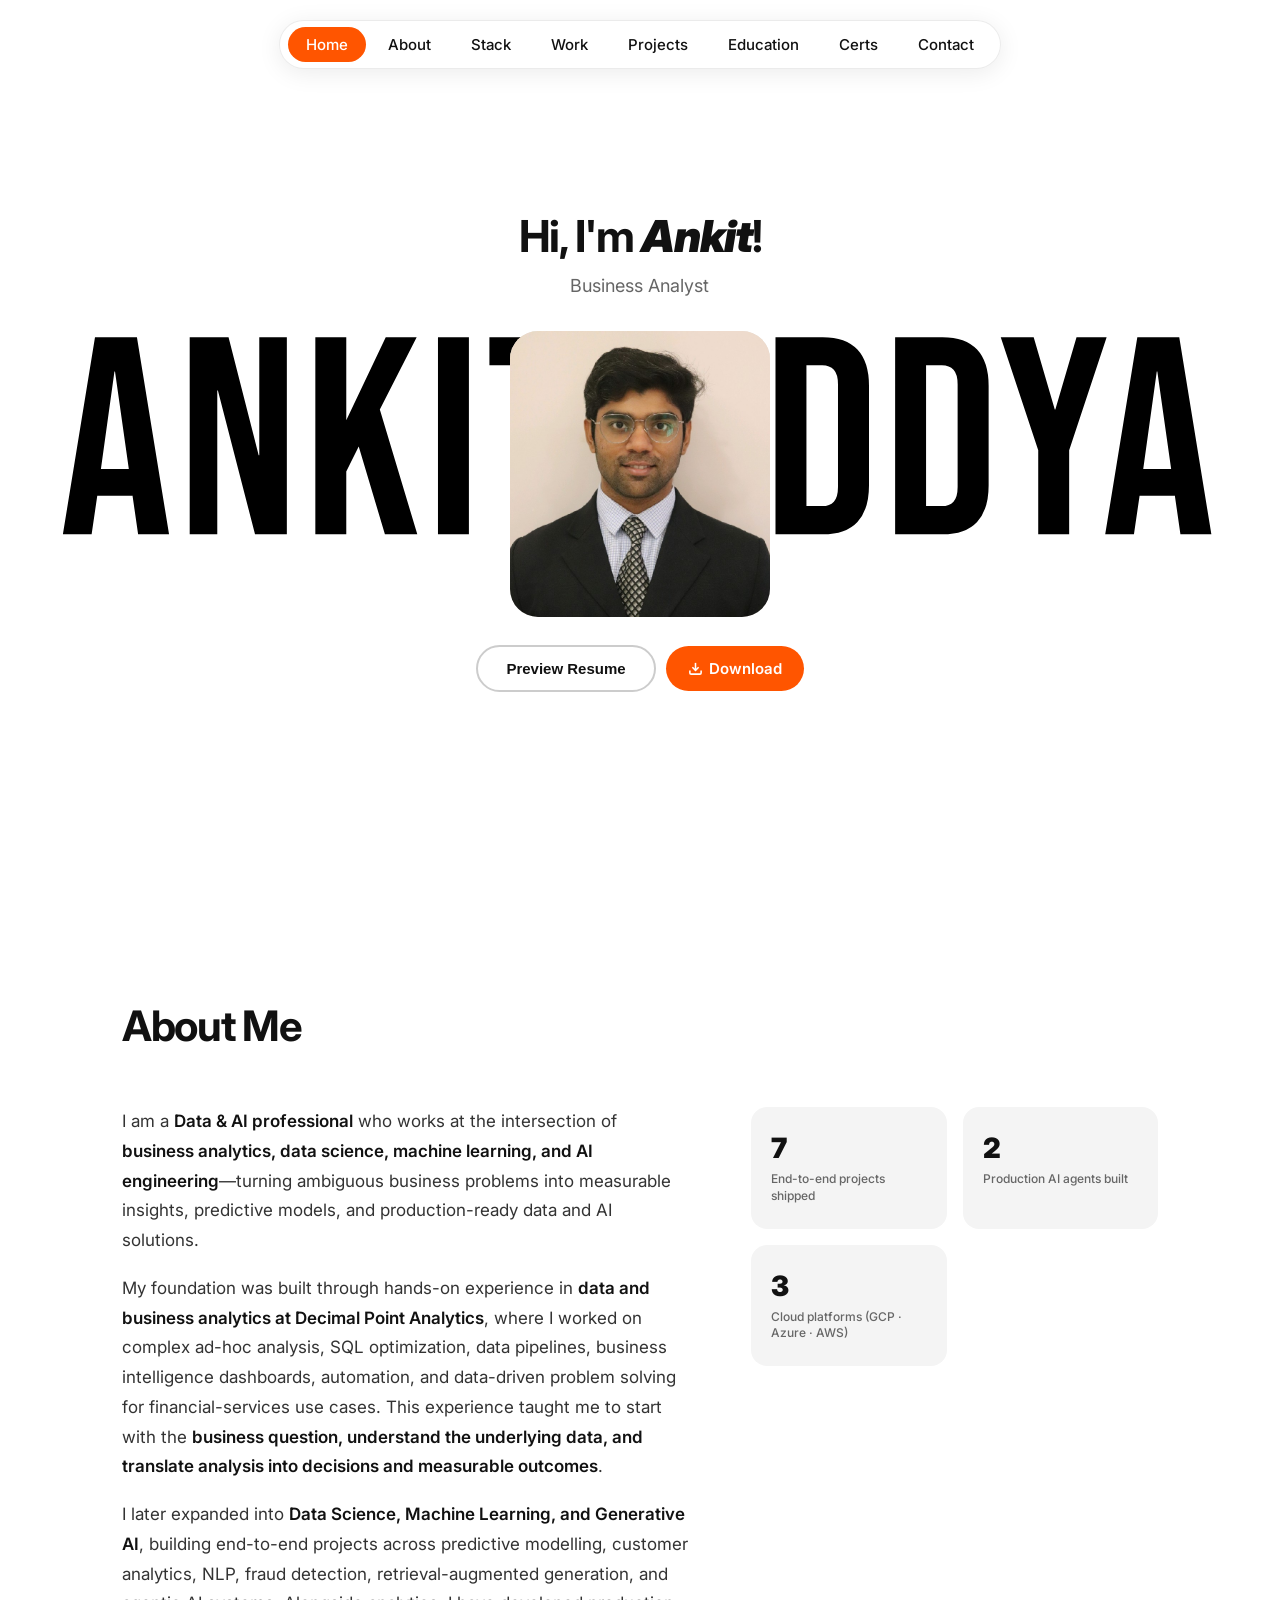
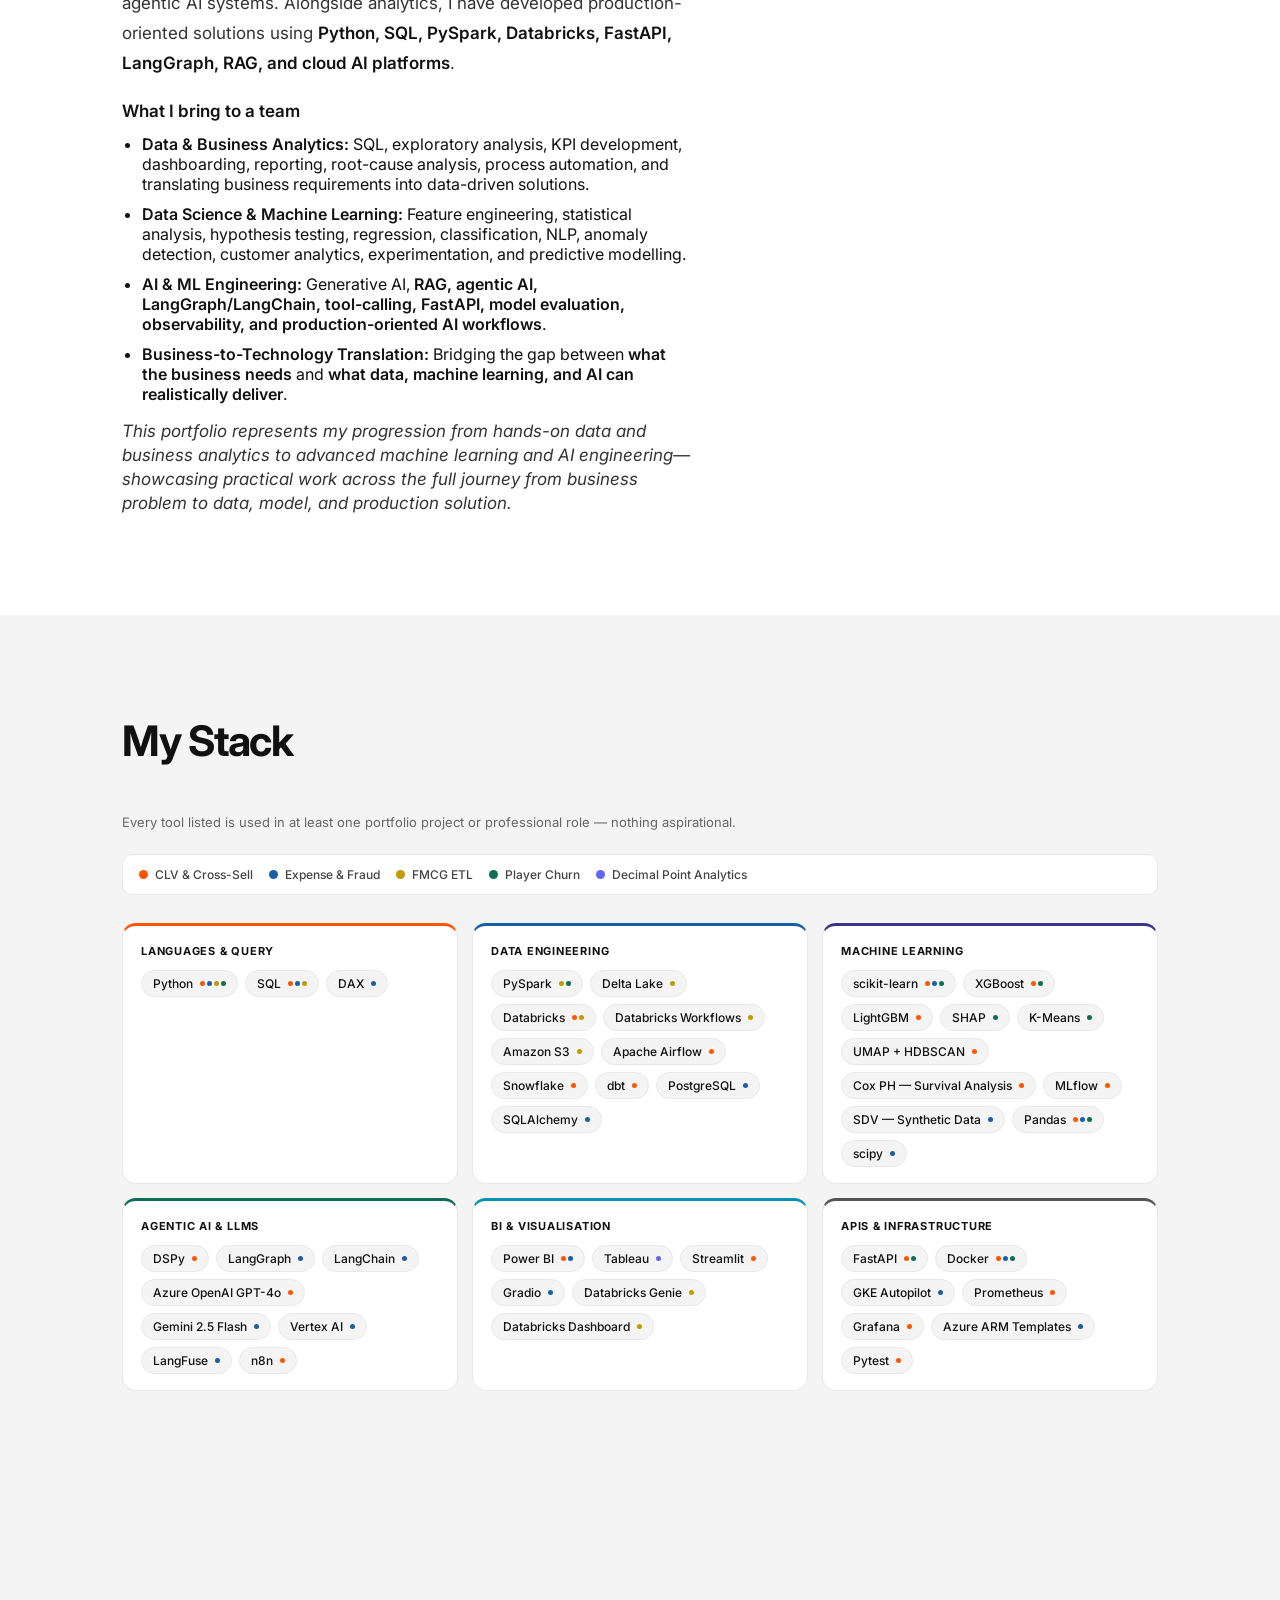
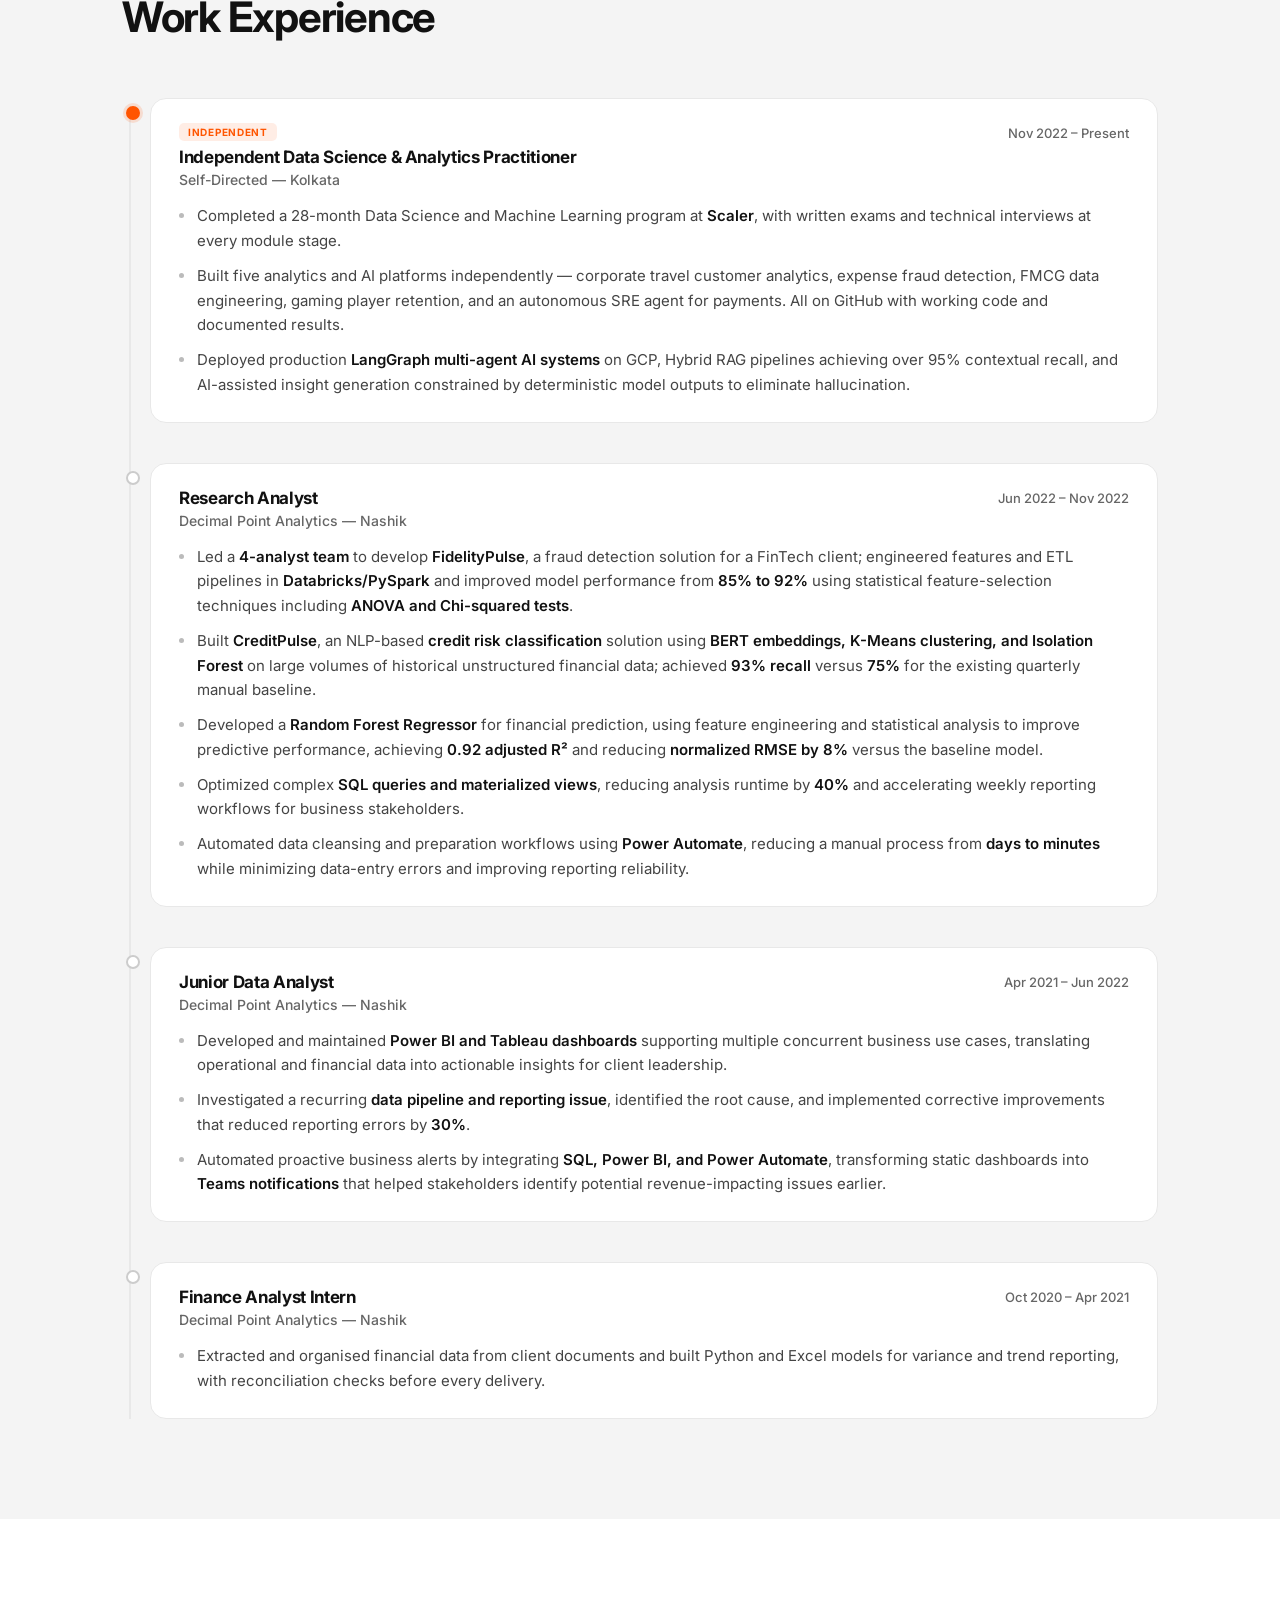
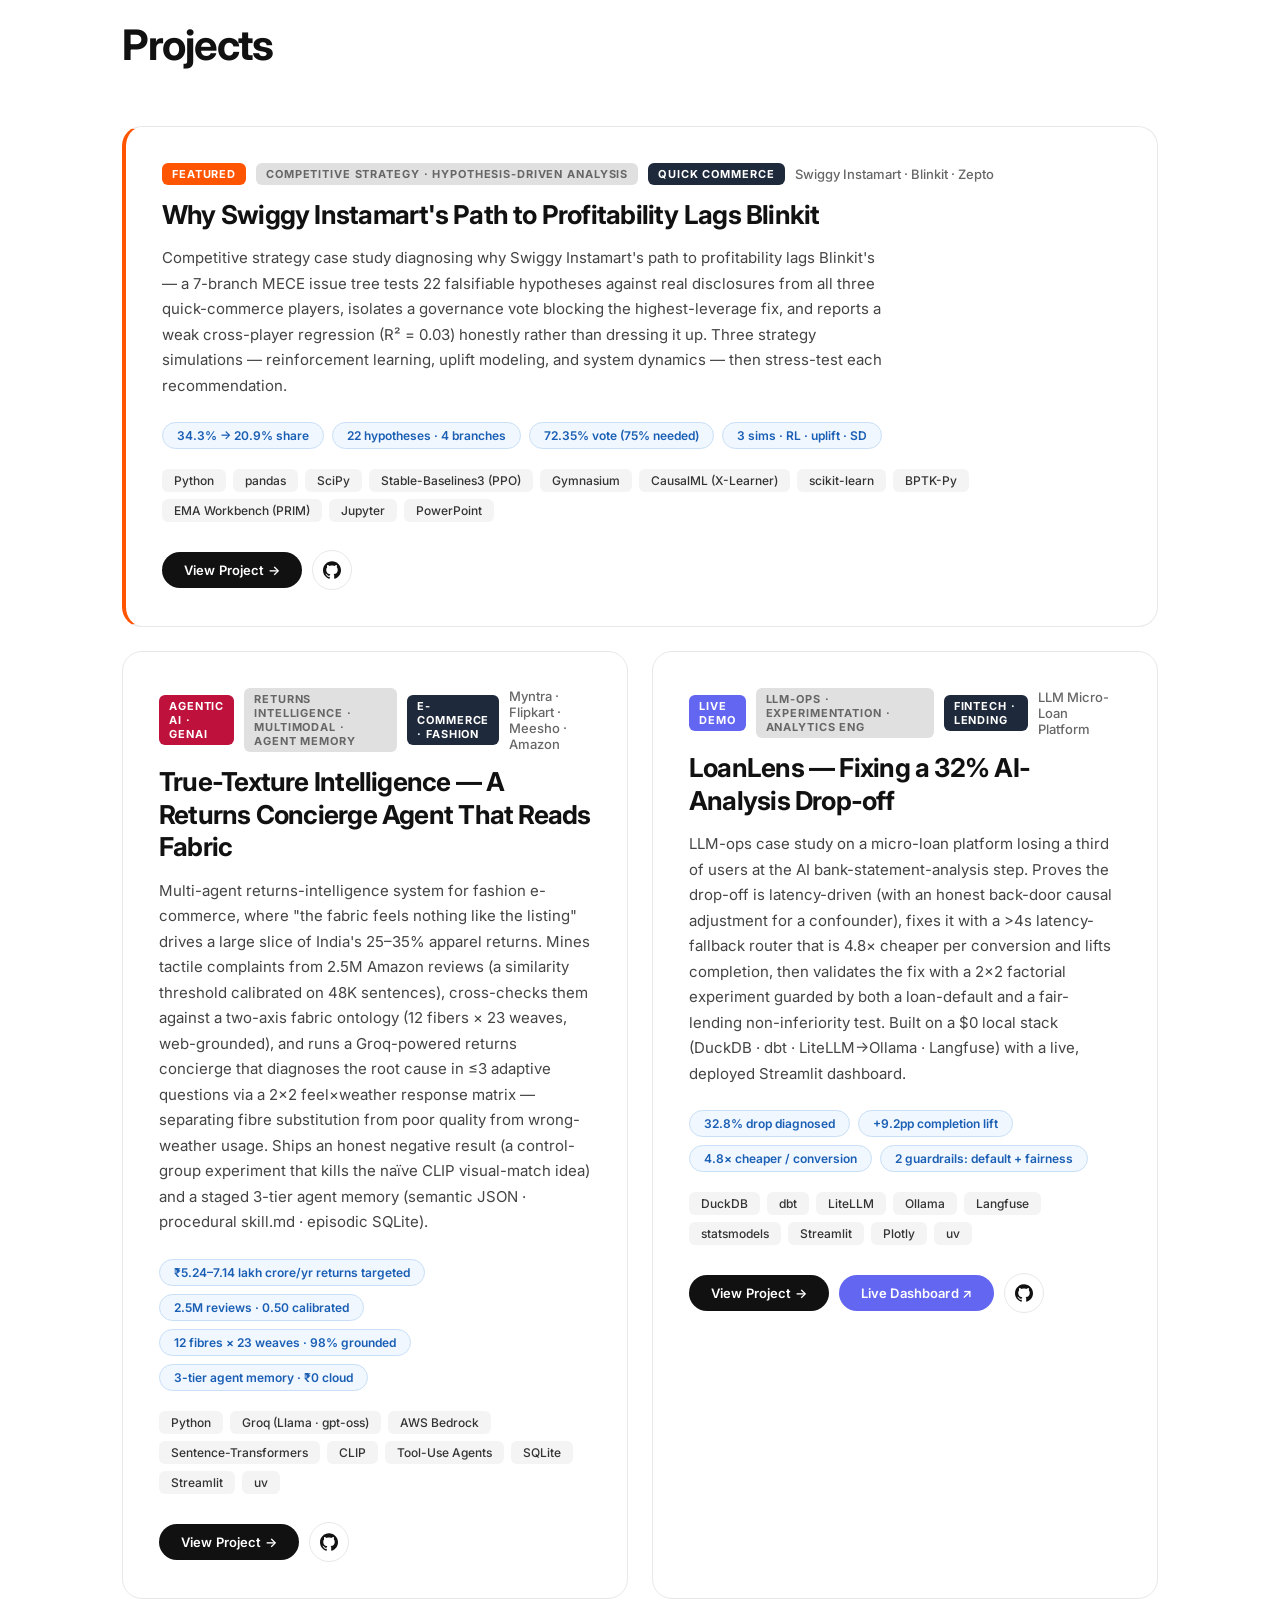
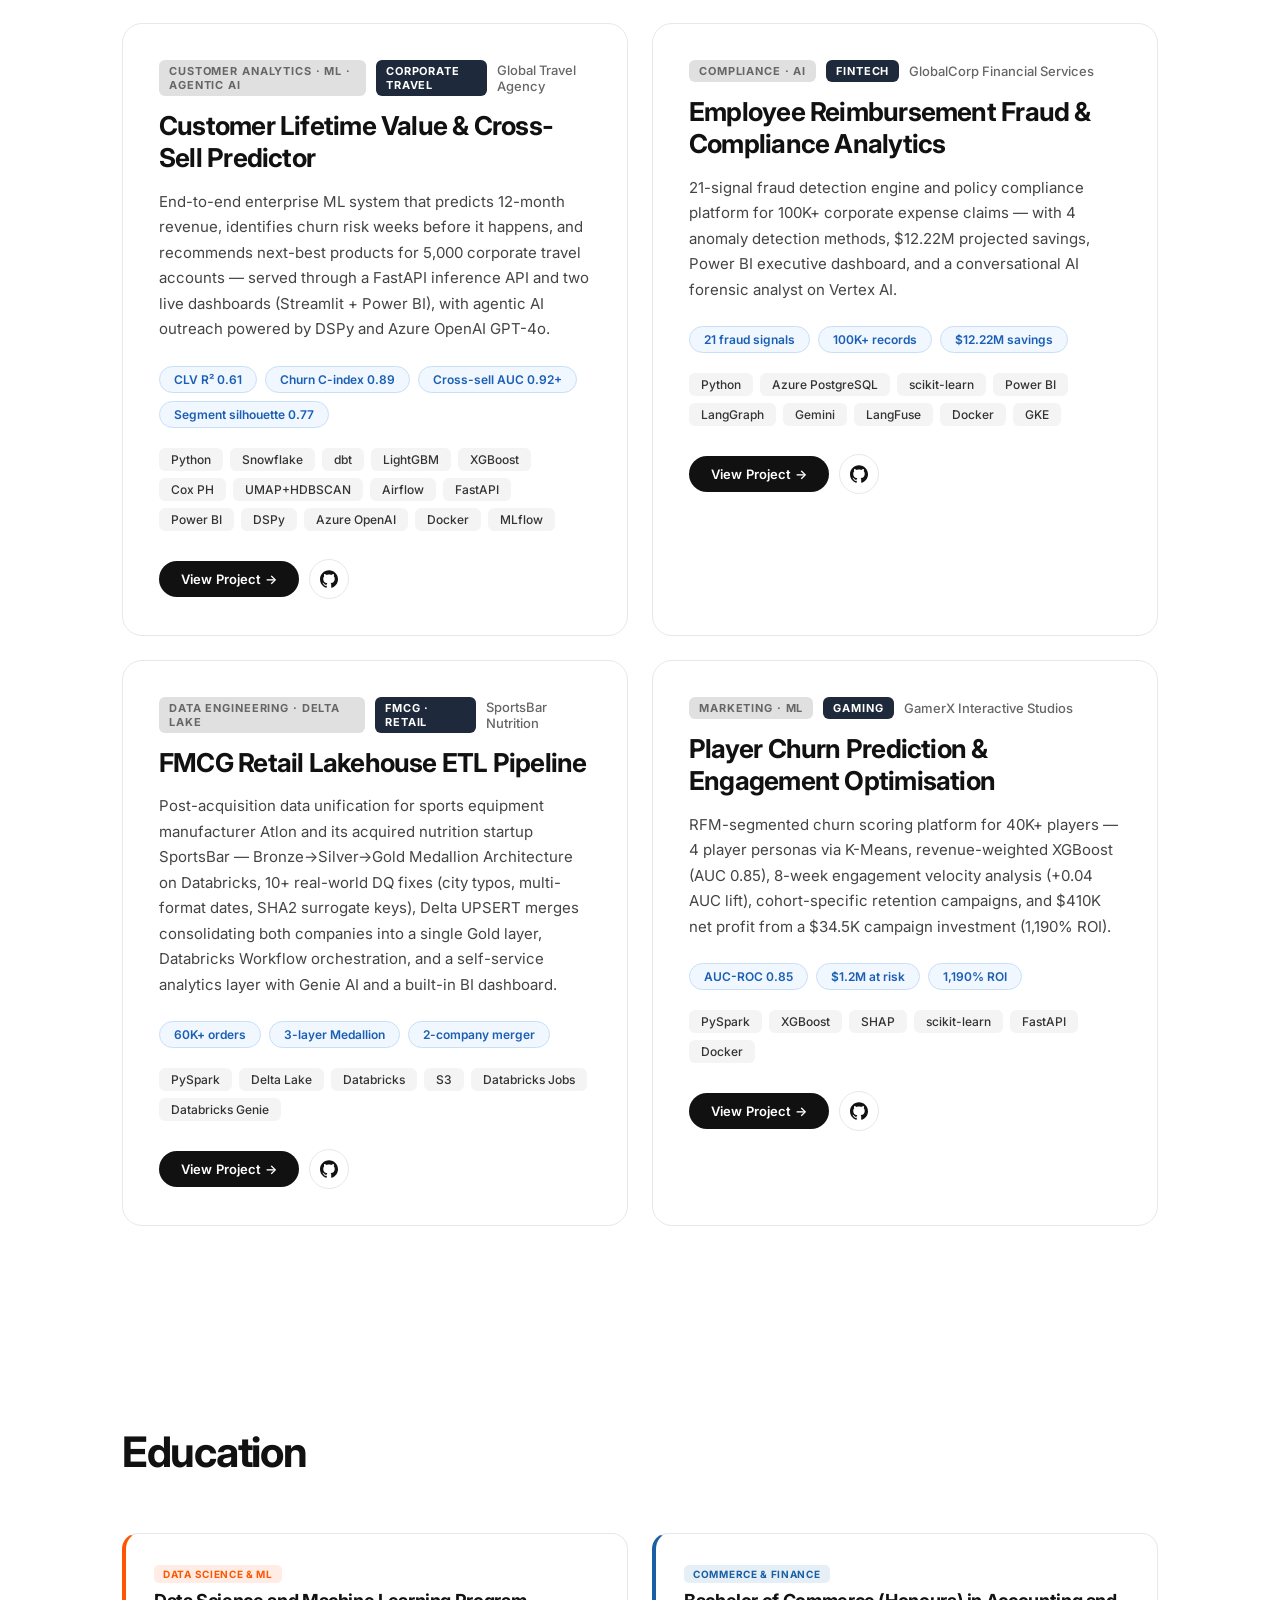
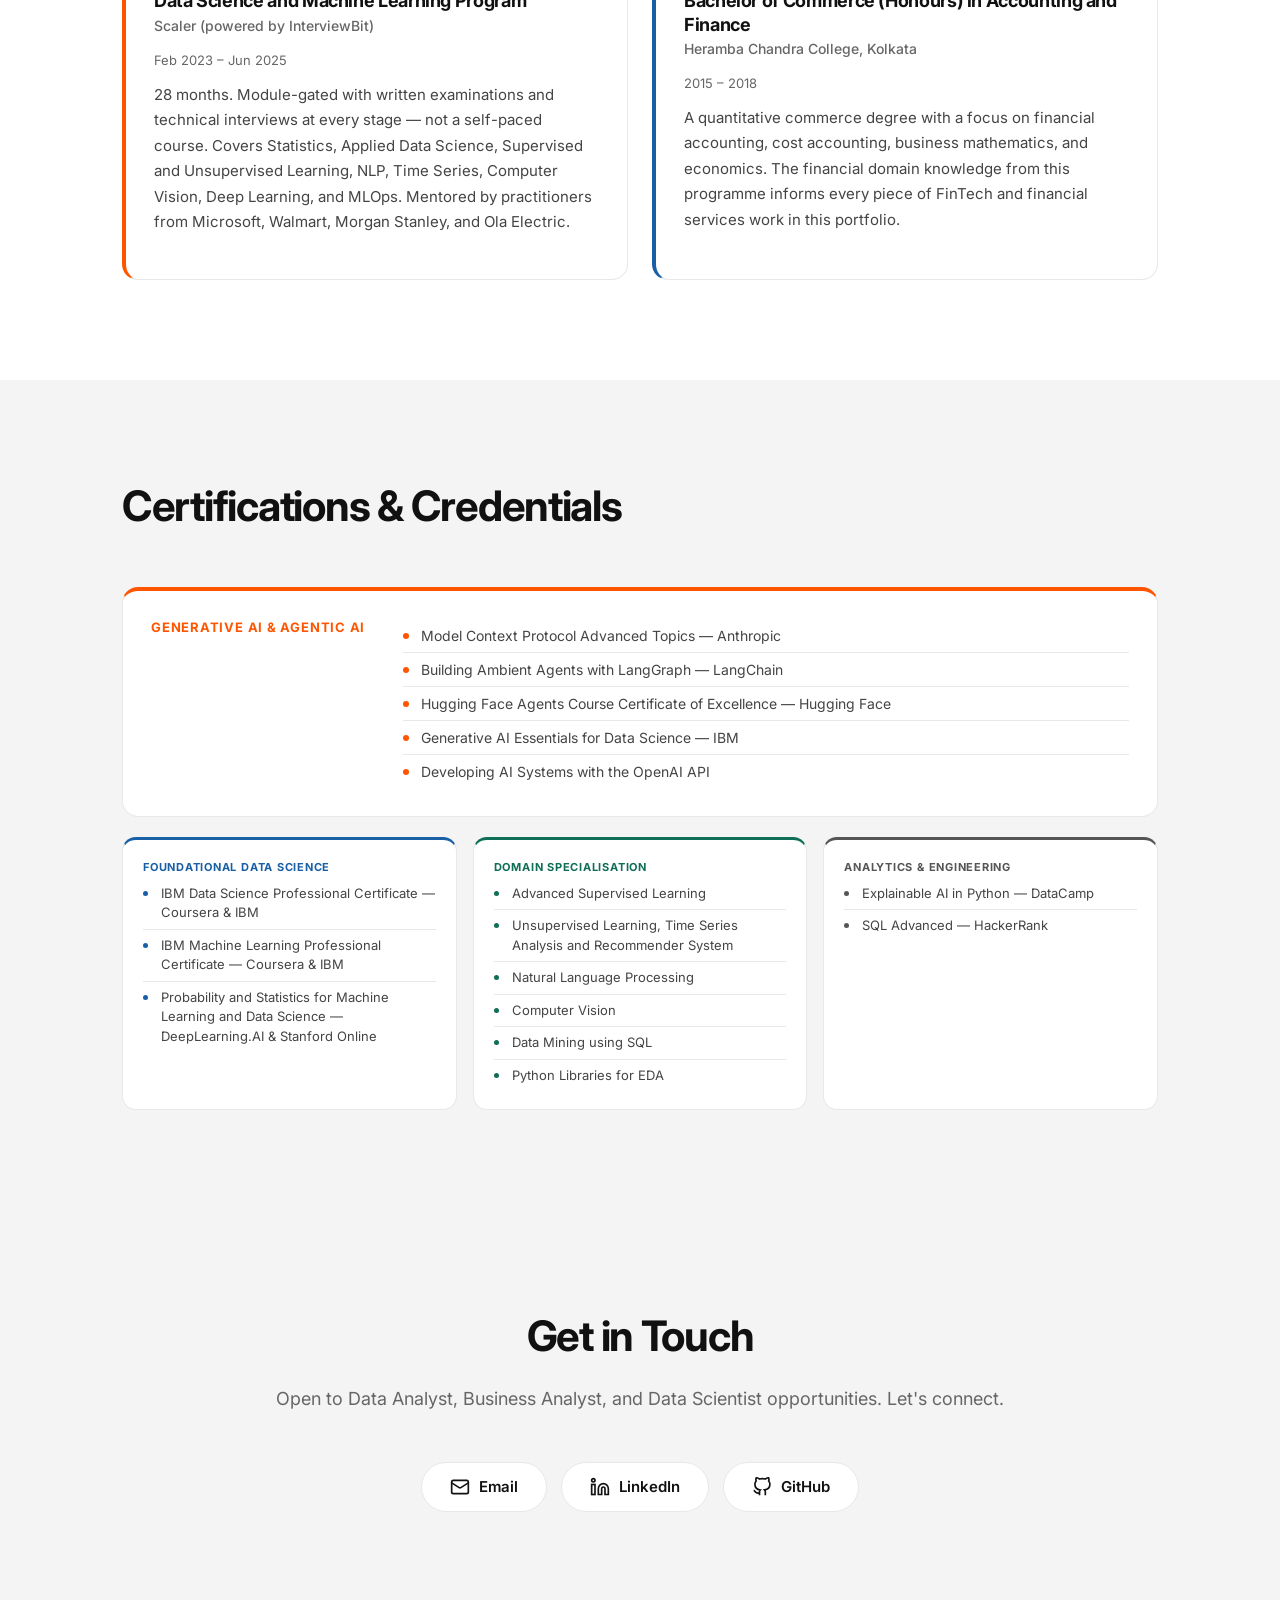
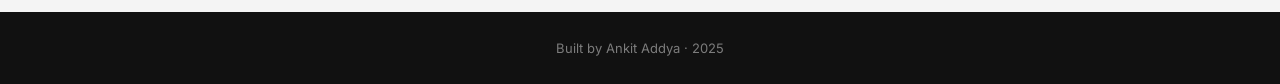
==== commit 2e1e69f4: "feat: update about section content in index.html and create external stylesheet style.css" ====
--- a/index.html
+++ b/index.html
@@ -69,24 +69,17 @@
       <div class="about-grid">
 
         <div class="about-text">
-          <p>I am a <strong>Data Analyst & Data Scientist</strong> who loves the messy, fascinating space between
-            business questions and data answers.</p>
-          <p>At <strong>Decimal Point Analytics</strong>, I engineered robust ETL pipelines, ran complex ad-hoc
-            analyses, and built executive dashboards that directly shaped operational strategies for B2B SaaS clients.
-            To complement my hands-on industry experience, I completed a rigorous 28-month Data Science & Machine
-            Learning specialization at Scaler—effectively closing the gap between high-level analytics and
-            production-grade engineering.</p>
-          <p><strong>What I bring to a team:</strong></p>
+          <p>I am a <strong>Data &amp; AI professional</strong> who works at the intersection of <strong>business analytics, data science, machine learning, and AI engineering</strong>—turning ambiguous business problems into measurable insights, predictive models, and production-ready data and AI solutions.</p>
+          <p>My foundation was built through hands-on experience in <strong>data and business analytics at Decimal Point Analytics</strong>, where I worked on complex ad-hoc analysis, SQL optimization, data pipelines, business intelligence dashboards, automation, and data-driven problem solving for financial-services use cases. This experience taught me to start with the <strong>business question, understand the underlying data, and translate analysis into decisions and measurable outcomes</strong>.</p>
+          <p>I later expanded into <strong>Data Science, Machine Learning, and Generative AI</strong>, building end-to-end projects across predictive modelling, customer analytics, NLP, fraud detection, retrieval-augmented generation, and agentic AI systems. Alongside analytics, I have developed production-oriented solutions using <strong>Python, SQL, PySpark, Databricks, FastAPI, LangGraph, RAG, and cloud AI platforms</strong>.</p>
+          <h3 class="about-subtitle">What I bring to a team</h3>
           <ul>
-            <li><strong>Data Engineering & Architecture:</strong> Building reliable Medallion pipelines, star schemas,
-              and large-scale data processing workflows using Snowflake, Databricks, and PySpark.</li>
-            <li><strong>Advanced Analytics & Product Growth:</strong> Designing robust A/B tests, crafting Customer
-              Lifetime Value (CLV) models, and translating raw metrics into product and compliance wins.</li>
-            <li><strong>Next-Gen AI Capabilities:</strong> Transitioning traditional analytics into the future by
-              building autonomous AI agents and GenAI-assisted workflows on cloud infrastructure.</li>
+            <li><strong>Data &amp; Business Analytics:</strong> SQL, exploratory analysis, KPI development, dashboarding, reporting, root-cause analysis, process automation, and translating business requirements into data-driven solutions.</li>
+            <li><strong>Data Science &amp; Machine Learning:</strong> Feature engineering, statistical analysis, hypothesis testing, regression, classification, NLP, anomaly detection, customer analytics, experimentation, and predictive modelling.</li>
+            <li><strong>AI &amp; ML Engineering:</strong> Generative AI, <strong>RAG, agentic AI, LangGraph/LangChain, tool-calling, FastAPI, model evaluation, observability, and production-oriented AI workflows</strong>.</li>
+            <li><strong>Business-to-Technology Translation:</strong> Bridging the gap between <strong>what the business needs</strong> and <strong>what data, machine learning, and AI can realistically deliver</strong>.</li>
           </ul>
-          <p><em>This portfolio is an honest, end-to-end record of my work—combining production enterprise analytics
-              with advanced machine learning projects.</em></p>
+          <p><em>This portfolio represents my progression from hands-on data and business analytics to advanced machine learning and AI engineering—showcasing practical work across the full journey from business problem to data, model, and production solution.</em></p>
         </div>
 
         <div class="about-stats">
--- a/css/style.css
+++ b/css/style.css
@@ -250,6 +250,15 @@
   margin-bottom: 18px;
 }
 
+.about-text h3,
+.about-subtitle {
+  font-size: 17px;
+  font-weight: 600;
+  color: var(--black);
+  line-height: 1.75;
+  margin-bottom: 18px;
+}
+
 .about-text ul {
   padding-left: 20px;
   margin-top: -10px;
